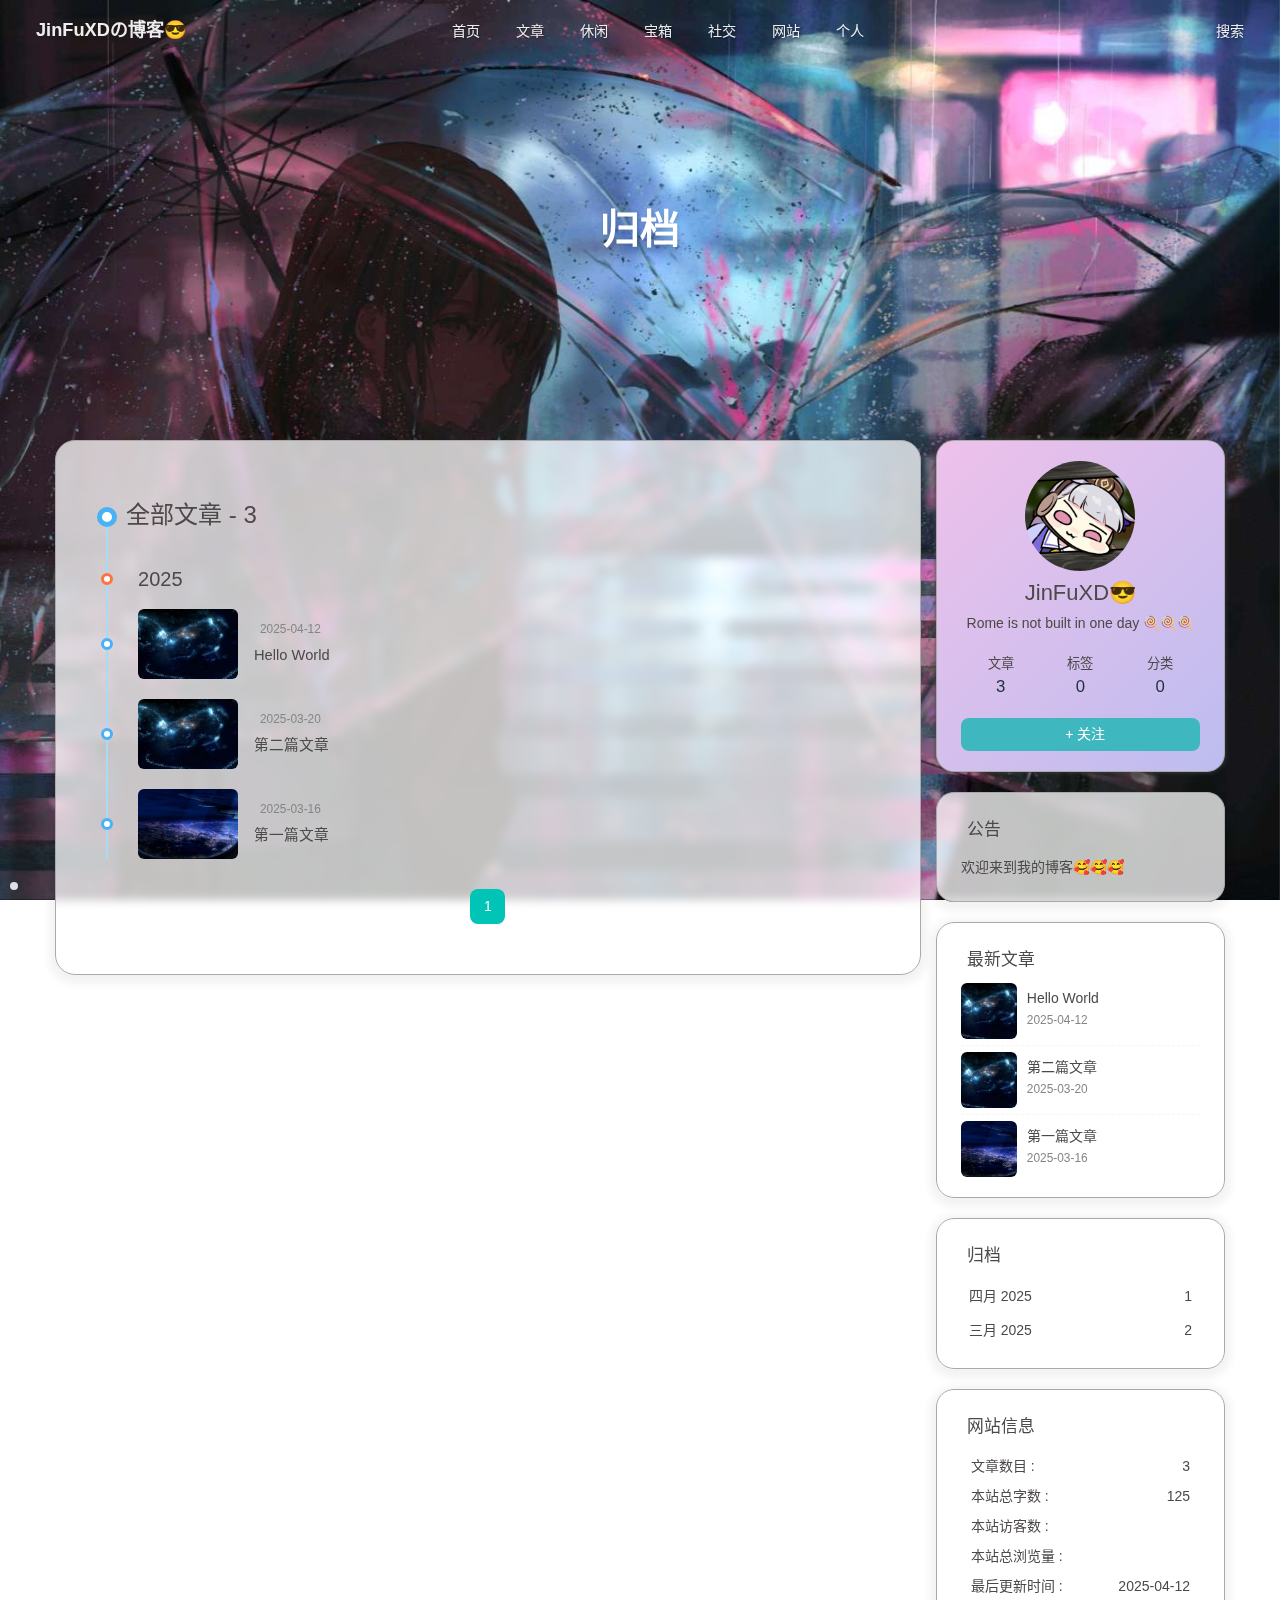
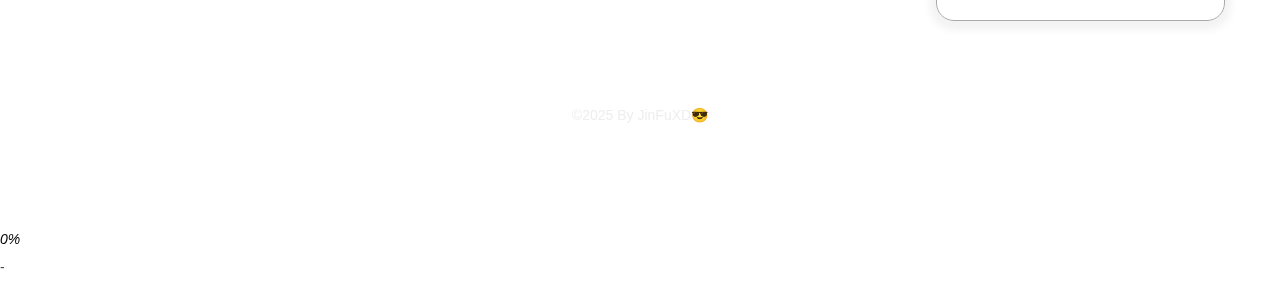
==== archives/index.html @ dc4465e1 "Site updated: 2025-04-12 21:46:40" ====
<!DOCTYPE html><html lang="zh-CN" data-theme="light"><head><meta charset="UTF-8"><meta http-equiv="X-UA-Compatible" content="IE=edge"><meta name="viewport" content="width=device-width, initial-scale=1.0,viewport-fit=cover"><title>归档 | JinFuXDの博客😎</title><meta name="author" content="JinFuXD😎"><meta name="copyright" content="JinFuXD😎"><meta name="format-detection" content="telephone=no"><meta name="theme-color" content="#ffffff"><meta name="description" content="Rome is not built in one day 🍭🍭🍭">
<meta property="og:type" content="website">
<meta property="og:title" content="归档">
<meta property="og:url" content="http://jinfuxd.github.io/archives/index.html">
<meta property="og:site_name" content="JinFuXDの博客😎">
<meta property="og:description" content="Rome is not built in one day 🍭🍭🍭">
<meta property="og:locale" content="zh_CN">
<meta property="og:image" content="http://jinfuxd.github.io/img/touxiang.jpg">
<meta property="article:author" content="JinFuXD😎">
<meta property="article:tag" content="Hexo,博客,Butterfly,JinFuXD😎,Blog">
<meta name="twitter:card" content="summary">
<meta name="twitter:image" content="http://jinfuxd.github.io/img/touxiang.jpg"><link rel="shortcut icon" href="/img/favicon.png"><link rel="canonical" href="http://jinfuxd.github.io/archives/index.html"><link rel="preconnect" href="//cdn.jsdelivr.net"/><link rel="preconnect" href="//busuanzi.ibruce.info"/><link rel="stylesheet" href="/css/index.css"><link rel="stylesheet" href="https://cdn.jsdelivr.net/npm/@fortawesome/fontawesome-free/css/all.min.css"><script>
    (() => {
      
    const saveToLocal = {
      set: (key, value, ttl) => {
        if (!ttl) return
        const expiry = Date.now() + ttl * 86400000
        localStorage.setItem(key, JSON.stringify({ value, expiry }))
      },
      get: key => {
        const itemStr = localStorage.getItem(key)
        if (!itemStr) return undefined
        const { value, expiry } = JSON.parse(itemStr)
        if (Date.now() > expiry) {
          localStorage.removeItem(key)
          return undefined
        }
        return value
      }
    }

    window.btf = {
      saveToLocal,
      getScript: (url, attr = {}) => new Promise((resolve, reject) => {
        const script = document.createElement('script')
        script.src = url
        script.async = true
        Object.entries(attr).forEach(([key, val]) => script.setAttribute(key, val))
        script.onload = script.onreadystatechange = () => {
          if (!script.readyState || /loaded|complete/.test(script.readyState)) resolve()
        }
        script.onerror = reject
        document.head.appendChild(script)
      }),
      getCSS: (url, id) => new Promise((resolve, reject) => {
        const link = document.createElement('link')
        link.rel = 'stylesheet'
        link.href = url
        if (id) link.id = id
        link.onload = link.onreadystatechange = () => {
          if (!link.readyState || /loaded|complete/.test(link.readyState)) resolve()
        }
        link.onerror = reject
        document.head.appendChild(link)
      }),
      addGlobalFn: (key, fn, name = false, parent = window) => {
        if (!true && key.startsWith('pjax')) return
        const globalFn = parent.globalFn || {}
        globalFn[key] = globalFn[key] || {}
        globalFn[key][name || Object.keys(globalFn[key]).length] = fn
        parent.globalFn = globalFn
      }
    }
  
      
      const activateDarkMode = () => {
        document.documentElement.setAttribute('data-theme', 'dark')
        if (document.querySelector('meta[name="theme-color"]') !== null) {
          document.querySelector('meta[name="theme-color"]').setAttribute('content', '#0d0d0d')
        }
      }
      const activateLightMode = () => {
        document.documentElement.setAttribute('data-theme', 'light')
        if (document.querySelector('meta[name="theme-color"]') !== null) {
          document.querySelector('meta[name="theme-color"]').setAttribute('content', '#ffffff')
        }
      }

      btf.activateDarkMode = activateDarkMode
      btf.activateLightMode = activateLightMode

      const theme = saveToLocal.get('theme')
    
          theme === 'dark' ? activateDarkMode() : theme === 'light' ? activateLightMode() : null
        
      
      const asideStatus = saveToLocal.get('aside-status')
      if (asideStatus !== undefined) {
        document.documentElement.classList.toggle('hide-aside', asideStatus === 'hide')
      }
    
      
    const detectApple = () => {
      if (/iPad|iPhone|iPod|Macintosh/.test(navigator.userAgent)) {
        document.documentElement.classList.add('apple')
      }
    }
    detectApple()
  
    })()
  </script><script>const GLOBAL_CONFIG = {
  root: '/',
  algolia: undefined,
  localSearch: {"path":"/search.xml","preload":false,"top_n_per_article":1,"unescape":false,"languages":{"hits_empty":"未找到符合您查询的内容：${query}","hits_stats":"共找到 ${hits} 篇文章"}},
  translate: {"defaultEncoding":2,"translateDelay":0,"msgToTraditionalChinese":"繁","msgToSimplifiedChinese":"简"},
  highlight: {"plugin":"highlight.js","highlightCopy":true,"highlightLang":true,"highlightHeightLimit":false,"highlightFullpage":false,"highlightMacStyle":false},
  copy: {
    success: '复制成功',
    error: '复制失败',
    noSupport: '浏览器不支持'
  },
  relativeDate: {
    homepage: false,
    post: false
  },
  runtime: '',
  dateSuffix: {
    just: '刚刚',
    min: '分钟前',
    hour: '小时前',
    day: '天前',
    month: '个月前'
  },
  copyright: undefined,
  lightbox: 'null',
  Snackbar: undefined,
  infinitegrid: {
    js: 'https://cdn.jsdelivr.net/npm/@egjs/infinitegrid/dist/infinitegrid.min.js',
    buttonText: '加载更多'
  },
  isPhotoFigcaption: false,
  islazyloadPlugin: false,
  isAnchor: false,
  percent: {
    toc: true,
    rightside: false,
  },
  autoDarkmode: false
}</script><script id="config-diff">var GLOBAL_CONFIG_SITE = {
  title: '归档',
  isHighlightShrink: false,
  isToc: false,
  pageType: 'archive'
}</script><link rel="stylesheet" href="/css/universe.css"><link rel="stylesheet" href="/css/custom.css" media="defer" onload="this.media='all'"><link rel="stylesheet" href="//at.alicdn.com/t/c/font_4889557_3l7i4uc7f5h.css" media="defer" onload="this.media='all'"><link rel="stylesheet" href="https://cdn.jsdelivr.net/gh/l-lin/font-awesome-animation/dist/font-awesome-animation.min.css"  media="defer" onload="this.media='all'"><link rel="stylesheet" href="/css/progress_bar.css" media="defer" onload="this.media='all'"><link rel="stylesheet" href="/css/readPercent.css"><span id="fps"></span><div id="myscoll"></div><!-- hexo injector head_end start --><link rel="stylesheet" href="https://cdn.jsdelivr.net/gh/Zfour/Butterfly-double-row-display@1.00/cardlistpost.min.css"/>
<style>#recent-posts > .recent-post-item >.recent-post-info > .article-meta-wrap > .tags:before {content:"\A";
  white-space: pre;}#recent-posts > .recent-post-item >.recent-post-info > .article-meta-wrap > .tags > .article-meta__separator{display:none}</style>
<link rel="stylesheet" href="https://unpkg.zhimg.com/hexo-butterfly-footer-beautify@1.0.0/lib/runtime.min.css" media="print" onload="this.media='all'"><link rel="stylesheet" href="https://npm.elemecdn.com/hexo-butterfly-swiper/lib/swiper.min.css" media="print" onload="this.media='all'"><link rel="stylesheet" href="https://npm.elemecdn.com/hexo-butterfly-swiper/lib/swiperstyle.css" media="print" onload="this.media='all'"><link rel="stylesheet" href="https://npm.elemecdn.com/hexo-butterfly-wowjs/lib/animate.min.css" media="print" onload="this.media='screen'"><link rel="stylesheet" href="https://npm.elemecdn.com/hexo-butterfly-tag-plugins-plus@latest/lib/assets/font-awesome-animation.min.css" media="defer" onload="this.media='all'"><link rel="stylesheet" href="https://npm.elemecdn.com/hexo-butterfly-tag-plugins-plus@latest/lib/tag_plugins.css" media="defer" onload="this.media='all'"><script src="https://npm.elemecdn.com/hexo-butterfly-tag-plugins-plus@latest/lib/assets/carousel-touch.js"></script><!-- hexo injector head_end end --><meta name="generator" content="Hexo 7.3.0"></head><body><div id="loading-box" onclick="document.getElementById(&quot;loading-box&quot;).classList.add(&quot;loaded&quot;)"><div class="loading-bg"><div class="loading-img"></div><div class="loading-image-dot"></div></div></div><script>const preloader = {
  endLoading: () => {
    document.body.style.overflow = 'auto';
    document.getElementById('loading-box').classList.add("loaded")
  },
  initLoading: () => {
    document.body.style.overflow = '';
    document.getElementById('loading-box').classList.remove("loaded")

  }
}
window.addEventListener('load',()=> { preloader.endLoading() })

if (true) {
  document.addEventListener('pjax:send', () => { preloader.initLoading() })
  document.addEventListener('pjax:complete', () => { preloader.endLoading() })
}</script><script>window.paceOptions = {
  restartOnPushState: false
}

btf.addGlobalFn('pjaxSend', () => {
  Pace.restart()
}, 'pace_restart')

</script><link rel="stylesheet" href="/css/progress_bar.css"/><script src="https://cdn.jsdelivr.net/npm/pace-js/pace.min.js"></script><div id="web_bg" style="background-image: url(/img/26.jpg);"></div><div id="sidebar"><div id="menu-mask"></div><div id="sidebar-menus"><div class="avatar-img text-center"><img src="/img/touxiang.jpg" onerror="this.onerror=null;this.src='/img/friend_404.gif'" alt="avatar"/></div><div class="site-data text-center"><a href="/archives/"><div class="headline">文章</div><div class="length-num">3</div></a><a href="/tags/"><div class="headline">标签</div><div class="length-num">0</div></a><a href="/categories/"><div class="headline">分类</div><div class="length-num">0</div></a></div><div class="menus_items"><div class="menus_item"><a class="site-page faa-parent animated-hover" href="/"><i class="fa-fw icon-shengdanwu"></i><svg class="icon fa-tada" aria-hidden="true"><use xlink:href="#icon-shengdanwu"></use></svg><span> 首页</span></a></div><div class="menus_item"><a class="site-page group faa-parent animated-hover hide" href="javascript:void(0);"><svg class="icon fa-tada" aria-hidden="true"><use xlink:href="#icon-shengdan-xiaoben"></use></svg><span> 文章</span><i class="fas fa-chevron-down"></i></a><ul class="menus_item_child"><li><a class="site-page child faa-parent animated-hover" href="/archives/"><svg class="icon fa-tada" aria-hidden="true"><use xlink:href="#icon-shengdanhua">                   </use></svg><span> 归档</span></a></li><li><a class="site-page child faa-parent animated-hover" href="/categories/"><svg class="icon fa-tada" aria-hidden="true"><use xlink:href="#icon-shengdanbingqilin">                   </use></svg><span> 分类</span></a></li><li><a class="site-page child faa-parent animated-hover" href="/tags/"><svg class="icon fa-tada" aria-hidden="true"><use xlink:href="#icon-shengdanqian">                   </use></svg><span> 标签</span></a></li></ul></div><div class="menus_item"><a class="site-page group faa-parent animated-hover hide" href="javascript:void(0);"><svg class="icon fa-tada" aria-hidden="true"><use xlink:href="#icon-shengdanreyin"></use></svg><span> 休闲</span><i class="fas fa-chevron-down"></i></a><ul class="menus_item_child"><li><a class="site-page child faa-parent animated-hover" href="/life/music/"><svg class="icon fa-tada" aria-hidden="true"><use xlink:href="#icon-shengdanjieshuijingqiu">                   </use></svg><span> 音乐盒</span></a></li><li><a class="site-page child faa-parent animated-hover" href="/life/movie/"><svg class="icon fa-tada" aria-hidden="true"><use xlink:href="#icon-shengdanmei">                   </use></svg><span> 影院</span></a></li><li><a class="site-page child faa-parent animated-hover" href="/life/game/"><svg class="icon fa-tada" aria-hidden="true"><use xlink:href="#icon-shengdan-muma">                   </use></svg><span> 游戏</span></a></li></ul></div><div class="menus_item"><a class="site-page group faa-parent animated-hover hide" href="javascript:void(0);"><svg class="icon fa-tada" aria-hidden="true"><use xlink:href="#icon-shengdanliwu"></use></svg><span> 宝箱</span><i class="fas fa-chevron-down"></i></a><ul class="menus_item_child"><li><a class="site-page child faa-parent animated-hover" href="/box/gallery/"><svg class="icon fa-tada" aria-hidden="true"><use xlink:href="#icon-shengdanguo">                   </use></svg><span> 相册</span></a></li><li><a class="site-page child faa-parent animated-hover" href="/box/animation/"><svg class="icon fa-tada" aria-hidden="true"><use xlink:href="#icon-shengdanxuehua">                   </use></svg><span> 番剧</span></a></li><li><a class="site-page child faa-parent animated-hover" href="/box/nav/"><svg class="icon fa-tada" aria-hidden="true"><use xlink:href="#icon-shengdan-weijin">                   </use></svg><span> 网址导航</span></a></li></ul></div><div class="menus_item"><a class="site-page group faa-parent animated-hover hide" href="javascript:void(0);"><svg class="icon fa-tada" aria-hidden="true"><use xlink:href="#icon-shengdan-xinxiang"></use></svg><span> 社交</span><i class="fas fa-chevron-down"></i></a><ul class="menus_item_child"><li><a class="site-page child faa-parent animated-hover" href="/social/pengyouquan/"><svg class="icon fa-tada" aria-hidden="true"><use xlink:href="#icon-shengdanhuahuan">                   </use></svg><span> 朋友圈</span></a></li><li><a class="site-page child faa-parent animated-hover" href="/comments/"><svg class="icon fa-tada" aria-hidden="true"><use xlink:href="#icon-shengdanheqia">                   </use></svg><span> 留言板</span></a></li></ul></div><div class="menus_item"><a class="site-page group faa-parent animated-hover hide" href="javascript:void(0);"><svg class="icon fa-tada" aria-hidden="true"><use xlink:href="#icon-shengdanwanou"></use></svg><span> 网站</span><i class="fas fa-chevron-down"></i></a><ul class="menus_item_child"><li><a class="site-page child faa-parent animated-hover" href="/site/census/"><svg class="icon fa-tada" aria-hidden="true"><use xlink:href="#icon-shengdanxiaoxiong">                   </use></svg><span> 网站统计</span></a></li><li><a class="site-page child faa-parent animated-hover" href="/site/echarts/"><svg class="icon fa-tada" aria-hidden="true"><use xlink:href="#icon-shengdan-shaoji">                   </use></svg><span> 文章统计</span></a></li></ul></div><div class="menus_item"><a class="site-page group faa-parent animated-hover hide" href="javascript:void(0);"><svg class="icon fa-tada" aria-hidden="true"><use xlink:href="#icon-shengdannvlang"></use></svg><span> 个人</span><i class="fas fa-chevron-down"></i></a><ul class="menus_item_child"><li><a class="site-page child faa-parent animated-hover" href="/personal/bb/"><svg class="icon fa-tada" aria-hidden="true"><use xlink:href="#icon-shengdanqiqiu">                   </use></svg><span> 牢骚</span></a></li><li><a class="site-page child faa-parent animated-hover" href="/personal/about/"><svg class="icon fa-tada" aria-hidden="true"><use xlink:href="#icon-shengdanwazi">                   </use></svg><span> 关于</span></a></li></ul></div></div></div></div><div class="page" id="body-wrap"><header class="not-home-page" id="page-header"><nav id="nav"><span id="blog-info"><a class="nav-site-title" href="/"><span class="site-name">JinFuXDの博客😎</span></a></span><div id="menus"><div id="search-button"><span class="site-page social-icon search"><i class="fas fa-search fa-fw"></i><span> 搜索</span></span></div><div class="menus_items"><div class="menus_item"><a class="site-page faa-parent animated-hover" href="/"><i class="fa-fw icon-shengdanwu"></i><svg class="icon fa-tada" aria-hidden="true"><use xlink:href="#icon-shengdanwu"></use></svg><span> 首页</span></a></div><div class="menus_item"><a class="site-page group faa-parent animated-hover hide" href="javascript:void(0);"><svg class="icon fa-tada" aria-hidden="true"><use xlink:href="#icon-shengdan-xiaoben"></use></svg><span> 文章</span><i class="fas fa-chevron-down"></i></a><ul class="menus_item_child"><li><a class="site-page child faa-parent animated-hover" href="/archives/"><svg class="icon fa-tada" aria-hidden="true"><use xlink:href="#icon-shengdanhua">                   </use></svg><span> 归档</span></a></li><li><a class="site-page child faa-parent animated-hover" href="/categories/"><svg class="icon fa-tada" aria-hidden="true"><use xlink:href="#icon-shengdanbingqilin">                   </use></svg><span> 分类</span></a></li><li><a class="site-page child faa-parent animated-hover" href="/tags/"><svg class="icon fa-tada" aria-hidden="true"><use xlink:href="#icon-shengdanqian">                   </use></svg><span> 标签</span></a></li></ul></div><div class="menus_item"><a class="site-page group faa-parent animated-hover hide" href="javascript:void(0);"><svg class="icon fa-tada" aria-hidden="true"><use xlink:href="#icon-shengdanreyin"></use></svg><span> 休闲</span><i class="fas fa-chevron-down"></i></a><ul class="menus_item_child"><li><a class="site-page child faa-parent animated-hover" href="/life/music/"><svg class="icon fa-tada" aria-hidden="true"><use xlink:href="#icon-shengdanjieshuijingqiu">                   </use></svg><span> 音乐盒</span></a></li><li><a class="site-page child faa-parent animated-hover" href="/life/movie/"><svg class="icon fa-tada" aria-hidden="true"><use xlink:href="#icon-shengdanmei">                   </use></svg><span> 影院</span></a></li><li><a class="site-page child faa-parent animated-hover" href="/life/game/"><svg class="icon fa-tada" aria-hidden="true"><use xlink:href="#icon-shengdan-muma">                   </use></svg><span> 游戏</span></a></li></ul></div><div class="menus_item"><a class="site-page group faa-parent animated-hover hide" href="javascript:void(0);"><svg class="icon fa-tada" aria-hidden="true"><use xlink:href="#icon-shengdanliwu"></use></svg><span> 宝箱</span><i class="fas fa-chevron-down"></i></a><ul class="menus_item_child"><li><a class="site-page child faa-parent animated-hover" href="/box/gallery/"><svg class="icon fa-tada" aria-hidden="true"><use xlink:href="#icon-shengdanguo">                   </use></svg><span> 相册</span></a></li><li><a class="site-page child faa-parent animated-hover" href="/box/animation/"><svg class="icon fa-tada" aria-hidden="true"><use xlink:href="#icon-shengdanxuehua">                   </use></svg><span> 番剧</span></a></li><li><a class="site-page child faa-parent animated-hover" href="/box/nav/"><svg class="icon fa-tada" aria-hidden="true"><use xlink:href="#icon-shengdan-weijin">                   </use></svg><span> 网址导航</span></a></li></ul></div><div class="menus_item"><a class="site-page group faa-parent animated-hover hide" href="javascript:void(0);"><svg class="icon fa-tada" aria-hidden="true"><use xlink:href="#icon-shengdan-xinxiang"></use></svg><span> 社交</span><i class="fas fa-chevron-down"></i></a><ul class="menus_item_child"><li><a class="site-page child faa-parent animated-hover" href="/social/pengyouquan/"><svg class="icon fa-tada" aria-hidden="true"><use xlink:href="#icon-shengdanhuahuan">                   </use></svg><span> 朋友圈</span></a></li><li><a class="site-page child faa-parent animated-hover" href="/comments/"><svg class="icon fa-tada" aria-hidden="true"><use xlink:href="#icon-shengdanheqia">                   </use></svg><span> 留言板</span></a></li></ul></div><div class="menus_item"><a class="site-page group faa-parent animated-hover hide" href="javascript:void(0);"><svg class="icon fa-tada" aria-hidden="true"><use xlink:href="#icon-shengdanwanou"></use></svg><span> 网站</span><i class="fas fa-chevron-down"></i></a><ul class="menus_item_child"><li><a class="site-page child faa-parent animated-hover" href="/site/census/"><svg class="icon fa-tada" aria-hidden="true"><use xlink:href="#icon-shengdanxiaoxiong">                   </use></svg><span> 网站统计</span></a></li><li><a class="site-page child faa-parent animated-hover" href="/site/echarts/"><svg class="icon fa-tada" aria-hidden="true"><use xlink:href="#icon-shengdan-shaoji">                   </use></svg><span> 文章统计</span></a></li></ul></div><div class="menus_item"><a class="site-page group faa-parent animated-hover hide" href="javascript:void(0);"><svg class="icon fa-tada" aria-hidden="true"><use xlink:href="#icon-shengdannvlang"></use></svg><span> 个人</span><i class="fas fa-chevron-down"></i></a><ul class="menus_item_child"><li><a class="site-page child faa-parent animated-hover" href="/personal/bb/"><svg class="icon fa-tada" aria-hidden="true"><use xlink:href="#icon-shengdanqiqiu">                   </use></svg><span> 牢骚</span></a></li><li><a class="site-page child faa-parent animated-hover" href="/personal/about/"><svg class="icon fa-tada" aria-hidden="true"><use xlink:href="#icon-shengdanwazi">                   </use></svg><span> 关于</span></a></li></ul></div></div><div id="toggle-menu"><span class="site-page"><i class="fas fa-bars fa-fw"></i></span></div></div></nav><div id="page-site-info"><h1 id="site-title">归档</h1></div></header><main class="layout" id="content-inner"><div id="archive"><div class="article-sort-title">全部文章 - 3</div><div class="article-sort"><div class="article-sort-item year">2025</div><div class="article-sort-item"><a class="article-sort-item-img" href="/2025/04/12/hello-world/" title="Hello World"><img src="/img/16.jpg" alt="Hello World" onerror="this.onerror=null;this.src='/img/404.jpg'"></a><div class="article-sort-item-info"><div class="article-sort-item-time"><i class="far fa-calendar-alt"></i><time class="post-meta-date-created" datetime="2025-04-12T13:25:56.419Z" title="发表于 2025-04-12 21:25:56">2025-04-12</time></div><a class="article-sort-item-title" href="/2025/04/12/hello-world/" title="Hello World">Hello World</a></div></div><div class="article-sort-item"><a class="article-sort-item-img" href="/2025/03/20/%E7%AC%AC%E4%BA%8C%E7%AF%87%E6%96%87%E7%AB%A0/" title="第二篇文章"><img src="/img/16.jpg" alt="第二篇文章" onerror="this.onerror=null;this.src='/img/404.jpg'"></a><div class="article-sort-item-info"><div class="article-sort-item-time"><i class="far fa-calendar-alt"></i><time class="post-meta-date-created" datetime="2025-03-20T13:40:00.000Z" title="发表于 2025-03-20 21:40:00">2025-03-20</time></div><a class="article-sort-item-title" href="/2025/03/20/%E7%AC%AC%E4%BA%8C%E7%AF%87%E6%96%87%E7%AB%A0/" title="第二篇文章">第二篇文章</a></div></div><div class="article-sort-item"><a class="article-sort-item-img" href="/2025/03/16/%E7%AC%AC%E4%B8%80%E7%AF%87%E6%96%87%E7%AB%A0/" title="第一篇文章"><img src="/img/15.jpg" alt="第一篇文章" onerror="this.onerror=null;this.src='/img/404.jpg'"></a><div class="article-sort-item-info"><div class="article-sort-item-time"><i class="far fa-calendar-alt"></i><time class="post-meta-date-created" datetime="2025-03-16T07:59:00.000Z" title="发表于 2025-03-16 15:59:00">2025-03-16</time></div><a class="article-sort-item-title" href="/2025/03/16/%E7%AC%AC%E4%B8%80%E7%AF%87%E6%96%87%E7%AB%A0/" title="第一篇文章">第一篇文章</a></div></div></div><nav id="pagination"><div class="pagination"><span class="page-number current">1</span></div></nav></div><div class="aside-content" id="aside-content"><div class="card-widget card-info text-center"><div class="avatar-img"><img src="/img/touxiang.jpg" onerror="this.onerror=null;this.src='/img/friend_404.gif'" alt="avatar"/></div><div class="author-info-name">JinFuXD😎</div><div class="author-info-description">Rome is not built in one day 🍭🍭🍭</div><div class="site-data"><a href="/archives/"><div class="headline">文章</div><div class="length-num">3</div></a><a href="/tags/"><div class="headline">标签</div><div class="length-num">0</div></a><a href="/categories/"><div class="headline">分类</div><div class="length-num">0</div></a></div><a id="card-info-btn" target="_blank" rel="noopener" href="https://github.com/JinFuXD"><i class="fab fa-github"></i><span>+ 关注</span></a></div><div class="card-widget card-announcement"><div class="item-headline"><i class="fas fa-bullhorn fa-shake"></i><span>公告</span></div><div class="announcement_content">欢迎来到我的博客🥰🥰🥰</div></div><div class="sticky_layout"><div class="card-widget card-recent-post"><div class="item-headline"><i class="fas fa-history"></i><span>最新文章</span></div><div class="aside-list"><div class="aside-list-item"><a class="thumbnail" href="/2025/04/12/hello-world/" title="Hello World"><img src="/img/16.jpg" onerror="this.onerror=null;this.src='/img/404.jpg'" alt="Hello World"/></a><div class="content"><a class="title" href="/2025/04/12/hello-world/" title="Hello World">Hello World</a><time datetime="2025-04-12T13:25:56.419Z" title="发表于 2025-04-12 21:25:56">2025-04-12</time></div></div><div class="aside-list-item"><a class="thumbnail" href="/2025/03/20/%E7%AC%AC%E4%BA%8C%E7%AF%87%E6%96%87%E7%AB%A0/" title="第二篇文章"><img src="/img/16.jpg" onerror="this.onerror=null;this.src='/img/404.jpg'" alt="第二篇文章"/></a><div class="content"><a class="title" href="/2025/03/20/%E7%AC%AC%E4%BA%8C%E7%AF%87%E6%96%87%E7%AB%A0/" title="第二篇文章">第二篇文章</a><time datetime="2025-03-20T13:40:00.000Z" title="发表于 2025-03-20 21:40:00">2025-03-20</time></div></div><div class="aside-list-item"><a class="thumbnail" href="/2025/03/16/%E7%AC%AC%E4%B8%80%E7%AF%87%E6%96%87%E7%AB%A0/" title="第一篇文章"><img src="/img/15.jpg" onerror="this.onerror=null;this.src='/img/404.jpg'" alt="第一篇文章"/></a><div class="content"><a class="title" href="/2025/03/16/%E7%AC%AC%E4%B8%80%E7%AF%87%E6%96%87%E7%AB%A0/" title="第一篇文章">第一篇文章</a><time datetime="2025-03-16T07:59:00.000Z" title="发表于 2025-03-16 15:59:00">2025-03-16</time></div></div></div></div><div class="card-widget card-archives">
    <div class="item-headline">
      <i class="fas fa-archive"></i>
      <span>归档</span>
      
    </div>
  
    <ul class="card-archive-list">
      
        <li class="card-archive-list-item">
          <a class="card-archive-list-link" href="/archives/2025/04/">
            <span class="card-archive-list-date">
              四月 2025
            </span>
            <span class="card-archive-list-count">1</span>
          </a>
        </li>
      
        <li class="card-archive-list-item">
          <a class="card-archive-list-link" href="/archives/2025/03/">
            <span class="card-archive-list-date">
              三月 2025
            </span>
            <span class="card-archive-list-count">2</span>
          </a>
        </li>
      
    </ul>
  </div><div class="card-widget card-webinfo"><div class="item-headline"><i class="fas fa-chart-line"></i><span>网站信息</span></div><div class="webinfo"><div class="webinfo-item"><div class="item-name">文章数目 :</div><div class="item-count">3</div></div><div class="webinfo-item"><div class="item-name">本站总字数 :</div><div class="item-count">125</div></div><div class="webinfo-item"><div class="item-name">本站访客数 :</div><div class="item-count" id="busuanzi_value_site_uv"><i class="fa-solid fa-spinner fa-spin"></i></div></div><div class="webinfo-item"><div class="item-name">本站总浏览量 :</div><div class="item-count" id="busuanzi_value_site_pv"><i class="fa-solid fa-spinner fa-spin"></i></div></div><div class="webinfo-item"><div class="item-name">最后更新时间 :</div><div class="item-count" id="last-push-date" data-lastPushDate="2025-04-12T13:46:36.445Z"><i class="fa-solid fa-spinner fa-spin"></i></div></div></div></div></div></div></main><footer id="footer"><div id="footer-wrap"><div class="copyright">&copy;2025 By JinFuXD😎</div></div></footer></div><div id="rightside"><div id="rightside-config-hide"><button id="translateLink" type="button" title="简繁转换">简</button><button id="darkmode" type="button" title="日间和夜间模式切换"><i class="fas fa-adjust"></i></button><button id="hide-aside-btn" type="button" title="单栏和双栏切换"><i class="fas fa-arrows-alt-h"></i></button></div><div id="rightside-config-show"><button id="rightside-config" type="button" title="设置"><i class="fas fa-cog fa-spin"></i></button><button id="go-up" type="button" title="回到顶部"><span class="scroll-percent"></span><i class="fas fa-arrow-up"></i></button></div></div><button id="go-up" type="button" title="回到顶部"><i class="fas fa-arrow-up"><span id="percent">0<span>%</span></span></i></button><div class="js-pjax" id="rightMenu"><div class="rightMenu-group rightMenu-small"><a class="rightMenu-item" href="javascript:window.history.back();"><i class="fa fa-arrow-left"></i></a><a class="rightMenu-item" href="javascript:window.history.forward();"><i class="fa fa-arrow-right"></i></a><a class="rightMenu-item" href="javascript:window.location.reload();"><i class="fa fa-refresh"></i></a><a class="rightMenu-item" href="javascript:rmf.scrollToTop();"><i class="fa fa-arrow-up"></i></a></div><div class="rightMenu-group rightMenu-line hide" id="menu-text"><a class="rightMenu-item" href="javascript:rmf.copySelect();"><i class="fa fa-copy"></i><span>复制</span></a><a class="rightMenu-item" href="javascript:window.open(&quot;https://www.baidu.com/s?wd=&quot;+window.getSelection().toString());window.location.reload();"><i class="fa fa-search"></i><span>百度搜索</span></a></div><div class="rightMenu-group rightMenu-line hide" id="menu-too"><a class="rightMenu-item" href="javascript:window.open(window.getSelection().toString());window.location.reload();"><i class="fa fa-link"></i><span>转到链接</span></a></div><div class="rightMenu-group rightMenu-line hide" id="menu-paste"><a class="rightMenu-item" href="javascript:rmf.paste()"><i class="fa fa-copy"></i><span>粘贴</span></a></div><div class="rightMenu-group rightMenu-line hide" id="menu-post"><a class="rightMenu-item" href="#post-comment"><i class="fas fa-comment"></i><span>空降评论</span></a><a class="rightMenu-item" href="javascript:rmf.copyWordsLink()"><i class="fa fa-link"></i><span>复制本文地址</span></a></div><div class="rightMenu-group rightMenu-line hide" id="menu-to"><a class="rightMenu-item" href="javascript:rmf.openWithNewTab()"><i class="fa fa-window-restore"></i><span>新窗口打开</span></a><a class="rightMenu-item" id="menu-too" href="javascript:rmf.open()"><i class="fa fa-link"></i><span>转到链接</span></a><a class="rightMenu-item" href="javascript:rmf.copyLink()"><i class="fa fa-copy"></i><span>复制链接</span></a></div><div class="rightMenu-group rightMenu-line hide" id="menu-img"><a class="rightMenu-item" href="javascript:rmf.saveAs()"><i class="fa fa-download"></i><span>保存图片</span></a><a class="rightMenu-item" href="javascript:rmf.openWithNewTab()"><i class="fa fa-window-restore"></i><span>在新窗口打开</span></a><a class="rightMenu-item" href="javascript:rmf.copyLink()"><i class="fa fa-copy"></i><span>复制图片链接</span></a></div><div class="rightMenu-group rightMenu-line"><a class="rightMenu-item" href="javascript:randomPost()"><i class="fa fa-paper-plane"></i><span>随便逛逛</span></a><a class="rightMenu-item" href="javascript:switchNightMode();"><i class="fa fa-moon"></i><span>昼夜切换</span></a><a class="rightMenu-item" href="javascript:rmf.switchReadMode();"><i class="fa fa-book"></i><span>阅读模式</span></a><a class="rightMenu-item" href="/personal/about/"><i class="fa fa-info-circle"></i><span>关于博客</span></a><a class="rightMenu-item" href="javascript:toggleWinbox();"><i class="fas fa-cog"></i><span>美化设置</span></a><a class="rightMenu-item" href="javascript:rmf.fullScreen();"><i class="fas fa-expand"></i><span>切换全屏</span></a><a class="rightMenu-item" href="javascript:window.print();"><i class="fa-solid fa-print"></i><span>打印页面</span></a></div></div><div><script src="/js/utils.js"></script><script src="/js/main.js"></script><script src="/js/tw_cn.js"></script><div class="js-pjax"></div><canvas id="universe"></canvas><script defer src="/js/universe.js"></script><script async src="//at.alicdn.com/t/c/font_4889557_3l7i4uc7f5h.js"></script><script async src="//npm.elemecdn.com/pace-js@1.2.4/pace.min.js"></script> - <script defer src="https://npm.elemecdn.com/jquery@latest/dist/jquery.min.js"></script><script defer data-pjax src="/js/cat.js"></script><script defer data-pjax src="/js/readPercent.js"></script><script type="text/javascript" src="https://cdn1.tianli0.top/npm/jquery@latest/dist/jquery.min.js"></script><script type="text/javascript" src="/js/rightmenu.js"></script><script async src="https://npm.elemecdn.com/tzy-blog/lib/js/other/sakura.js"></script><script async src="/js/fps.js"></script><script async src="/js/title.js"></script><script id="click-heart" src="https://cdn.jsdelivr.net/npm/butterfly-extsrc/dist/click-heart.min.js" async="async" mobile="false"></script><link rel="stylesheet" href="https://cdn.jsdelivr.net/npm/aplayer/dist/APlayer.min.css" media="print" onload="this.media='all'"><script src="https://cdn.jsdelivr.net/npm/aplayer/dist/APlayer.min.js"></script><script src="https://cdn.jsdelivr.net/npm/butterfly-extsrc/metingjs/dist/Meting.min.js"></script><script>(() => {
  const destroyAplayer = () => {
    if (window.aplayers) {
      for (let i = 0; i < window.aplayers.length; i++) {
        if (!window.aplayers[i].options.fixed) {
          window.aplayers[i].destroy()
        }
      }
    }
  }

  const runMetingJS = () => {
    typeof loadMeting === 'function' && document.getElementsByClassName('aplayer').length && loadMeting()
  }

  btf.addGlobalFn('pjaxSend', destroyAplayer, 'destroyAplayer')
  btf.addGlobalFn('pjaxComplete', loadMeting, 'runMetingJS')
})()</script><script src="https://cdn.jsdelivr.net/npm/pjax/pjax.min.js"></script><script>(() => {
  const pjaxSelectors = ["meta[property=\"og:image\"]","meta[property=\"og:title\"]","meta[property=\"og:url\"]","meta[property=\"og:description\"]","link[rel=\"canonical\"]","head > title","#config-diff","#body-wrap","#rightside-config-hide","#rightside-config-show",".js-pjax"]

  window.pjax = new Pjax({
    elements: 'a:not([target="_blank"])',
    selectors: pjaxSelectors,
    cacheBust: false,
    analytics: false,
    scrollRestoration: false
  })

  const triggerPjaxFn = (val) => {
    if (!val) return
    Object.values(val).forEach(fn => fn())
  }

  document.addEventListener('pjax:send', () => {
    // removeEventListener
    btf.removeGlobalFnEvent('pjaxSendOnce')
    btf.removeGlobalFnEvent('themeChange')

    // reset readmode
    const $bodyClassList = document.body.classList
    if ($bodyClassList.contains('read-mode')) $bodyClassList.remove('read-mode')

    triggerPjaxFn(window.globalFn.pjaxSend)
  })

  document.addEventListener('pjax:complete', () => {
    btf.removeGlobalFnEvent('pjaxCompleteOnce')
    document.querySelectorAll('script[data-pjax]').forEach(item => {
      const newScript = document.createElement('script')
      const content = item.text || item.textContent || item.innerHTML || ""
      Array.from(item.attributes).forEach(attr => newScript.setAttribute(attr.name, attr.value))
      newScript.appendChild(document.createTextNode(content))
      item.parentNode.replaceChild(newScript, item)
    })

    triggerPjaxFn(window.globalFn.pjaxComplete)
  })

  document.addEventListener('pjax:error', e => {
    if (e.request.status === 404) {
      const usePjax = true
      false 
        ? (usePjax ? pjax.loadUrl('/404.html') : window.location.href = '/404.html')
        : window.location.href = e.request.responseURL
    }
  })
})()</script><script async data-pjax src="//busuanzi.ibruce.info/busuanzi/2.3/busuanzi.pure.mini.js"></script><div id="local-search"><div class="search-dialog"><nav class="search-nav"><span class="search-dialog-title">搜索</span><span id="loading-status"></span><button class="search-close-button"><i class="fas fa-times"></i></button></nav><div class="text-center" id="loading-database"><i class="fas fa-spinner fa-pulse"></i><span>  数据加载中</span></div><div class="search-wrap"><div id="local-search-input"><div class="local-search-box"><input class="local-search-box--input" placeholder="搜索文章" type="text"/></div></div><hr/><div id="local-search-results"></div><div id="local-search-stats-wrap"></div></div></div><div id="search-mask"></div><script src="/js/search/local-search.js"></script></div></div><!-- hexo injector body_end start --><script data-pjax>
  function butterfly_footer_beautify_injector_config(){
    var parent_div_git = document.getElementById('footer-wrap');
    var item_html = '<div id="workboard"></div><p id="ghbdages"><a class="github-badge" target="_blank" href="https://hexo.io/" style="margin-inline:5px" data-title="博客框架为Hexo_v7.3.0" title=""><img src="https://img.shields.io/badge/Frame-Hexo-blue?style=flat&amp;logo=hexo" alt=""/></a><a class="github-badge" target="_blank" href="https://butterfly.js.org/" style="margin-inline:5px" data-title="主题版本Butterfly_v5.3.5" title=""><img src="https://img.shields.io/badge/Theme-Butterfly-6513df?style=flat&amp;logo=bitdefender" alt=""/></a><a class="github-badge" target="_blank" href="https://dashboard.4everland.org/" style="margin-inline:5px" title=""><img alt=""/></a><a class="github-badge" target="_blank" href="https://github.com/" style="margin-inline:5px" data-title="本站项目由Github托管" title=""><img src="https://img.shields.io/badge/Source-Github-d021d6?style=flat&amp;logo=GitHub" alt=""/></a></p>';
    console.log('已挂载butterfly_footer_beautify')
    parent_div_git.insertAdjacentHTML("beforeend",item_html)
    }
  var elist = 'null'.split(',');
  var cpage = location.pathname;
  var epage = 'all';
  var flag = 0;

  for (var i=0;i<elist.length;i++){
    if (cpage.includes(elist[i])){
      flag++;
    }
  }

  if ((epage ==='all')&&(flag == 0)){
    butterfly_footer_beautify_injector_config();
  }
  else if (epage === cpage){
    butterfly_footer_beautify_injector_config();
  }
  </script><script async src="/js/runtime.js"></script><script data-pjax>
  function butterfly_swiper_injector_config(){
    var parent_div_git = document.getElementById('recent-posts');
    var item_html = '<div class="recent-post-item" style="height: auto;width: 100%"><div class="blog-slider swiper-container-fade swiper-container-horizontal" id="swiper_container"><div class="blog-slider__wrp swiper-wrapper" style="transition-duration: 0ms;"><div class="blog-slider__item swiper-slide" style="width: 750px; opacity: 1; transform: translate3d(0px, 0px, 0px); transition-duration: 0ms;"><a class="blog-slider__img" onclick="pjax.loadUrl(&quot;2025/03/20/第二篇文章/&quot;);" href="javascript:void(0);" alt=""><img width="48" height="48" src="/img/16.jpg" alt="" onerror="this.src=https://unpkg.zhimg.com/akilar-candyassets/image/loading.gif; this.onerror = null;"/></a><div class="blog-slider__content"><span class="blog-slider__code">2025-03-20</span><a class="blog-slider__title" onclick="pjax.loadUrl(&quot;2025/03/20/第二篇文章/&quot;);" href="javascript:void(0);" alt="">第二篇文章</a><div class="blog-slider__text">再怎么看我也不知道怎么描述它的啦！</div><a class="blog-slider__button" onclick="pjax.loadUrl(&quot;2025/03/20/第二篇文章/&quot;);" href="javascript:void(0);" alt="">详情       </a></div></div><div class="blog-slider__item swiper-slide" style="width: 750px; opacity: 1; transform: translate3d(0px, 0px, 0px); transition-duration: 0ms;"><a class="blog-slider__img" onclick="pjax.loadUrl(&quot;2025/03/16/第一篇文章/&quot;);" href="javascript:void(0);" alt=""><img width="48" height="48" src="/img/15.jpg" alt="" onerror="this.src=https://unpkg.zhimg.com/akilar-candyassets/image/loading.gif; this.onerror = null;"/></a><div class="blog-slider__content"><span class="blog-slider__code">2025-03-16</span><a class="blog-slider__title" onclick="pjax.loadUrl(&quot;2025/03/16/第一篇文章/&quot;);" href="javascript:void(0);" alt="">第一篇文章</a><div class="blog-slider__text">再怎么看我也不知道怎么描述它的啦！</div><a class="blog-slider__button" onclick="pjax.loadUrl(&quot;2025/03/16/第一篇文章/&quot;);" href="javascript:void(0);" alt="">详情       </a></div></div><div class="blog-slider__item swiper-slide" style="width: 750px; opacity: 1; transform: translate3d(0px, 0px, 0px); transition-duration: 0ms;"><a class="blog-slider__img" onclick="pjax.loadUrl(&quot;2025/04/12/hello-world/&quot;);" href="javascript:void(0);" alt=""><img width="48" height="48" src="/img/16.jpg" alt="" onerror="this.src=https://unpkg.zhimg.com/akilar-candyassets/image/loading.gif; this.onerror = null;"/></a><div class="blog-slider__content"><span class="blog-slider__code">2025-04-12</span><a class="blog-slider__title" onclick="pjax.loadUrl(&quot;2025/04/12/hello-world/&quot;);" href="javascript:void(0);" alt="">Hello World</a><div class="blog-slider__text">再怎么看我也不知道怎么描述它的啦！</div><a class="blog-slider__button" onclick="pjax.loadUrl(&quot;2025/04/12/hello-world/&quot;);" href="javascript:void(0);" alt="">详情       </a></div></div></div><div class="blog-slider__pagination swiper-pagination-clickable swiper-pagination-bullets"></div></div></div>';
    console.log('已挂载butterfly_swiper')
    parent_div_git.insertAdjacentHTML("afterbegin",item_html)
    }
  var elist = 'undefined'.split(',');
  var cpage = location.pathname;
  var epage = 'all';
  var flag = 0;

  for (var i=0;i<elist.length;i++){
    if (cpage.includes(elist[i])){
      flag++;
    }
  }

  if ((epage ==='all')&&(flag == 0)){
    butterfly_swiper_injector_config();
  }
  else if (epage === cpage){
    butterfly_swiper_injector_config();
  }
  </script><script defer src="https://npm.elemecdn.com/hexo-butterfly-swiper/lib/swiper.min.js"></script><script defer data-pjax src="https://npm.elemecdn.com/hexo-butterfly-swiper/lib/swiper_init.js"></script><div class="js-pjax"><script async="async">var arr = document.getElementsByClassName('recent-post-item');
for(var i = 0;i<arr.length;i++){
    arr[i].classList.add('wow');
    arr[i].classList.add('animate__zoomIn');
    arr[i].setAttribute('data-wow-duration', '2s');
    arr[i].setAttribute('data-wow-delay', '1s');
    arr[i].setAttribute('data-wow-offset', '100');
    arr[i].setAttribute('data-wow-iteration', '2');
  }</script><script async="async">var arr = document.getElementsByClassName('card-widget');
for(var i = 0;i<arr.length;i++){
    arr[i].classList.add('wow');
    arr[i].classList.add('animate__zoomIn');
    arr[i].setAttribute('data-wow-duration', '');
    arr[i].setAttribute('data-wow-delay', '');
    arr[i].setAttribute('data-wow-offset', '');
    arr[i].setAttribute('data-wow-iteration', '');
  }</script></div><script defer src="https://npm.elemecdn.com/hexo-butterfly-wowjs/lib/wow.min.js"></script><script defer src="https://npm.elemecdn.com/hexo-butterfly-wowjs/lib/wow_init.js"></script><script async src="//at.alicdn.com/t/font_2032782_8d5kxvn09md.js"></script><!-- hexo injector body_end end --></body></html>
---- css/universe.css ----
/* 背景宇宙星光  */
#universe{
    display: block;
    position: fixed;
    margin: 0;
    padding: 0;
    border: 0;
    outline: 0;
    left: 0;
    top: 0;
    width: 100%;
    height: 100%;
    pointer-events: none;
    /* 这个是调置顶的优先级的，-1在文章页下面，背景上面，个人推荐这种 */
    z-index: -1;
  }
---- css/custom.css ----
/* 页脚与头图透明 */
#footer {
    background: transparent !important;
  }
  #page-header {
    background: transparent !important;
  }
  
  /* 白天模式遮罩透明 */
  #footer::before {
    background: transparent !important;
  }
  #page-header::before {
    background: transparent !important;
  }
  
  /* 夜间模式遮罩透明 */
  [data-theme="dark"] #footer::before {
    background: transparent !important;
  }
  [data-theme="dark"] #page-header::before {
    background: transparent !important;
  }

/* 双侧栏配置 */
/* 翻页按钮居中 */
#pagination {
  width: 100%;
  margin: auto;
}

/* 导航栏魔改 */
/* 一级菜单居中 */
#nav .menus_items {
  position: absolute !important;
  width: fit-content !important;
  left: 50% !important;
  transform: translateX(-50%) !important;
}
/* 子菜单横向展示 */
/* #nav .menus_items .menus_item:hover .menus_item_child {
  display: flex !important;
} */
/* 这里的2是代表导航栏的第2个元素，即有子菜单的元素，可以按自己需求修改 */
.menus_items .menus_item:nth-child(3) .menus_item_child {
  left: -12px;
}


/* 黑夜霓虹灯效果 */
/* 日间模式不生效 */
[data-theme="light"] #site-name,
[data-theme="light"] #site-title,
[data-theme="light"] #site-subtitle,
[data-theme="light"] #post-info {
  animation: none;
}
/* 夜间模式生效 */
[data-theme="dark"] #site-name,
[data-theme="dark"] #site-title {
  animation: light_15px 15s linear infinite;
}
[data-theme="dark"] #site-subtitle {
  animation: light_10px 15s linear infinite;
}
[data-theme="dark"] #post-info {
  animation: light_5px 15s linear infinite;
}
/* 关键帧描述 */
@keyframes light_15px {
  0% {
    text-shadow: #5636ed 0 0 15px;
  }
  12.5% {
    text-shadow: #11ee5e 0 0 15px;
  }
  25% {
    text-shadow: #f14747 0 0 15px;
  }
  37.5% {
    text-shadow: #f1a247 0 0 15px;
  }
  50% {
    text-shadow: #f1ee47 0 0 15px;
  }
  50% {
    text-shadow: #b347f1 0 0 15px;
  }
  62.5% {
    text-shadow: #002afa 0 0 15px;
  }
  75% {
    text-shadow: #ed709b 0 0 15px;
  }
  87.5% {
    text-shadow: #39c5bb 0 0 15px;
  }
  100% {
    text-shadow: #5636ed 0 0 15px;
  }
}

@keyframes light_10px {
  0% {
    text-shadow: #5636ed 0 0 10px;
  }
  12.5% {
    text-shadow: #11ee5e 0 0 10px;
  }
  25% {
    text-shadow: #f14747 0 0 10px;
  }
  37.5% {
    text-shadow: #f1a247 0 0 10px;
  }
  50% {
    text-shadow: #f1ee47 0 0 10px;
  }
  50% {
    text-shadow: #b347f1 0 0 10px;
  }
  62.5% {
    text-shadow: #002afa 0 0 10px;
  }
  75% {
    text-shadow: #ed709b 0 0 10px;
  }
  87.5% {
    text-shadow: #39c5bb 0 0 10px;
  }
  100% {
    text-shadow: #5636ed 0 0 10px;
  }
}

@keyframes light_5px {
  0% {
    text-shadow: #5636ed 0 0 5px;
  }
  12.5% {
    text-shadow: #11ee5e 0 0 5px;
  }
  25% {
    text-shadow: #f14747 0 0 5px;
  }
  37.5% {
    text-shadow: #f1a247 0 0 15px;
  }
  50% {
    text-shadow: #f1ee47 0 0 5px;
  }
  50% {
    text-shadow: #b347f1 0 0 5px;
  }
  62.5% {
    text-shadow: #002afa 0 0 5px;
  }
  75% {
    text-shadow: #ed709b 0 0 5px;
  }
  87.5% {
    text-shadow: #39c5bb 0 0 5px;
  }
  100% {
    text-shadow: #5636ed 0 0 5px;
  }
}


/* 个人卡片渐变效果 */
#aside-content > .card-widget.card-info {
  background: linear-gradient(
    -45deg,
    #e8d8b9,
    #eccec5,
    #a3e9eb,
    #bdbdf0,
    #eec1ea
  );
  box-shadow: 0 0 5px rgb(66, 68, 68);
  position: relative;
  background-size: 400% 400%;
  -webkit-animation: Gradient 10s ease infinite;
  -moz-animation: Gradient 10s ease infinite;
  animation: Gradient 10s ease infinite !important;
}
@-webkit-keyframes Gradient {
  0% {
    background-position: 0% 50%;
  }
  50% {
    background-position: 100% 50%;
  }
  100% {
    background-position: 0% 50%;
  }
}
@-moz-keyframes Gradient {
  0% {
    background-position: 0% 50%;
  }
  50% {
    background-position: 100% 50%;
  }
  100% {
    background-position: 0% 50%;
  }
}
@keyframes Gradient {
  0% {
    background-position: 0% 50%;
  }
  50% {
    background-position: 100% 50%;
  }
  100% {
    background-position: 0% 50%;
  }
}

/* 黑夜模式适配 */
[data-theme="dark"] #aside-content > .card-widget.card-info {
  background: #191919ee;
}

/* 个人信息Follow me按钮 */
#aside-content > .card-widget.card-info > #card-info-btn {
  background-color: #3eb8be;
  border-radius: 8px;
}


/* 页面样式美化 */
:root {
  --trans-light: rgba(255, 255, 255, 0.75);
  --trans-dark: rgba(25, 25, 25, 0.75);
  --border-style: 1px solid rgb(169, 169, 169);
  --backdrop-filter: blur(5px) saturate(150%);
}

/* 首页文章卡片 */
#recent-posts > .recent-post-item {
  background: var(--trans-light);
  backdrop-filter: var(--backdrop-filter);
  border-radius: 25px;
  border: var(--border-style);
}

/* 首页侧栏卡片 */
#aside-content .card-widget {
  background: var(--trans-light);
  backdrop-filter: var(--backdrop-filter);
  border-radius: 18px;
  border: var(--border-style);
}

/* 文章页、归档页、普通页面 */
div#post,
div#page,
div#archive {
  background: var(--trans-light);
  backdrop-filter: var(--backdrop-filter);
  border: var(--border-style);
  border-radius: 20px;
}

/* 导航栏 */
#page-header.nav-fixed #nav {
  background: rgba(255, 255, 255, 0.75);
  backdrop-filter: var(--backdrop-filter);
}

[data-theme="dark"] #page-header.nav-fixed #nav {
  background: rgba(0, 0, 0, 0.7) !important;
}

/* 夜间模式遮罩 */
[data-theme="dark"] #recent-posts > .recent-post-item,
[data-theme="dark"] #aside-content .card-widget,
[data-theme="dark"] div#post,
[data-theme="dark"] div#archive,
[data-theme="dark"] div#page {
  background: var(--trans-dark);
}


/* 夜间模式页脚页头遮罩透明 */
[data-theme="dark"] #footer::before {
  background: transparent !important;
}
[data-theme="dark"] #page-header::before {
  background: transparent !important;
}

/* 阅读模式 */
.read-mode #aside-content .card-widget {
  background: rgba(158, 204, 171, 0.5) !important;
}
.read-mode div#post {
  background: rgba(158, 204, 171, 0.5) !important;
}

/* 夜间模式下的阅读模式 */
[data-theme="dark"] .read-mode #aside-content .card-widget {
  background: rgba(25, 25, 25, 0.9) !important;
  color: #ffffff;
}
[data-theme="dark"] .read-mode div#post {
  background: rgba(25, 25, 25, 0.9) !important;
  color: #ffffff;
}


/* 定义图标大小 */
svg.icon {
  width: 1.28em;
  height: 1.28em;
  vertical-align: -0.15em;
  fill: currentColor;
  overflow: hidden;
}


/* 文章标题小风车 */
/* 控制风车转动速度 4s那里可以自己调节快慢 */
h1::before,
h2::before,
h3::before,
h4::before,
h5::before,
h6::before {
  -webkit-animation: ccc 4s linear infinite;
  animation: ccc 4s linear infinite;
}
/* 控制风车转动方向 -1turn 为逆时针转动，1turn 为顺时针转动，相同数字部分记得统一修改 */
@-webkit-keyframes ccc {
  0% {
    -webkit-transform: rotate(0deg);
    transform: rotate(0deg);
  }
  to {
    -webkit-transform: rotate(-1turn);
    transform: rotate(-1turn);
  }
}
@keyframes ccc {
  0% {
    -webkit-transform: rotate(0deg);
    transform: rotate(0deg);
  }
  to {
    -webkit-transform: rotate(-1turn);
    transform: rotate(-1turn);
  }
}
/* 设置风车颜色 */
#content-inner.layout h1::before {
  color: #ef50a8;
  margin-left: -1.55rem;
  font-size: 1.3rem;
  margin-top: -0.23rem;
}
#content-inner.layout h2::before {
  color: #fb7061;
  margin-left: -1.35rem;
  font-size: 1.1rem;
  margin-top: -0.12rem;
}
#content-inner.layout h3::before {
  color: #ffbf00;
  margin-left: -1.22rem;
  font-size: 0.95rem;
  margin-top: -0.09rem;
}
#content-inner.layout h4::before {
  color: #a9e000;
  margin-left: -1.05rem;
  font-size: 0.8rem;
  margin-top: -0.09rem;
}
#content-inner.layout h5::before {
  color: #57c850;
  margin-left: -0.9rem;
  font-size: 0.7rem;
  margin-top: 0rem;
}
#content-inner.layout h6::before {
  color: #5ec1e0;
  margin-left: -0.9rem;
  font-size: 0.66rem;
  margin-top: 0rem;
}
/* s设置风车hover动效 6s那里可以自己调节快慢*/
#content-inner.layout h1:hover,
#content-inner.layout h2:hover,
#content-inner.layout h3:hover,
#content-inner.layout h4:hover,
#content-inner.layout h5:hover,
#content-inner.layout h6:hover {
  color: var(--theme-color);
}
#content-inner.layout h1:hover::before,
#content-inner.layout h2:hover::before,
#content-inner.layout h3:hover::before,
#content-inner.layout h4:hover::before,
#content-inner.layout h5:hover::before,
#content-inner.layout h6:hover::before {
  color: var(--theme-color);
  -webkit-animation: ccc 6s linear infinite;
  animation: ccc 6s linear infinite;
}


/* 挂绳小猫咪 */

body::-webkit-scrollbar {
  width: 0;
}

.neko {
  width: 64px;
  height: 64px;
  background-image: url("https://bu.dusays.com/2022/07/20/62d812db74be9.png");
  position: absolute;
  right: 32px;
  background-repeat: no-repeat;
  background-size: contain;
  transform: translateX(50%);
  cursor: pointer;
  font-family: tzy;
  font-weight: 600;
  font-size: 16px;
  color: #6f42c1;
  display: none;
}

.neko::after {
  display: none;
  width: 100px;
  height: 100px;
  background-image: url("https://bu.dusays.com/2022/07/20/62d812d95e6f5.png");
  background-size: contain;
  z-index: 9999;
  position: absolute;
  right: 50%;
  text-align: center;
  line-height: 100px;
  top: -115%;

}

.neko.showMsg::after {
  content: attr(data-msg);
  display: block;
  overflow: hidden;
  text-overflow: ellipsis;
}

.neko:hover::after {
  content: attr(data-msg);
  display: block;
  overflow: hidden;
  text-overflow: ellipsis;
}

.neko.fontColor::after {
  color: #333;
}

/**
* @description: 滚动条样式  跟猫二选一
*/
@media screen and (max-width:992px) {
  ::-webkit-scrollbar {
      width: 8px !important;
      height: 8px !important
  }

  ::-webkit-scrollbar-track {
      border-radius: 2em;
  }

  ::-webkit-scrollbar-thumb {
      background-color: rgb(255 255 255 / .3);
      background-image: -webkit-linear-gradient(45deg, rgba(255, 255, 255, 0.1) 25%, transparent 25%, transparent 50%, rgba(255, 255, 255, 0.1) 50%, rgba(255, 255, 255, 0.1) 75%, transparent 75%, transparent);
      border-radius: 2em
  }

  ::-webkit-scrollbar-corner {
      background-color: transparent
  }
}


/* 右键菜单 */
#rightMenu {
  display: none;
  position: fixed;
  width: 160px;
  height: fit-content;
  top: 30%;
  left: 30%;
    /* 菜单面板背景色 */
  background-color: var(#ffffff);
    /* 菜单面板文字颜色 */
  border: 1px solid var(#000000);
  border-radius: 8px;
  z-index: 100;
}
#rightMenu .rightMenu-group {
  padding: 7px 6px;
}
#rightMenu .rightMenu-group:not(:nth-last-child(1)) {
  border-bottom: 1px solid var(#c180a9);
}
#rightMenu .rightMenu-group.rightMenu-small {
  display: flex;
  justify-content: space-between;
}
#rightMenu .rightMenu-group .rightMenu-item {
  height: 30px;
  line-height: 30px;
  border-radius: 8px;
  transition: 0.3s;
  color: var(#c180a9);
}
#rightMenu .rightMenu-group.rightMenu-line .rightMenu-item {
  display: flex;
  height: 40px;
  line-height: 40px;
  padding: 0 4px;
}
#rightMenu .rightMenu-group .rightMenu-item:hover {
    /* 鼠标悬浮选项颜色 */
  background-color: var(#c180a9);
}
#rightMenu .rightMenu-group .rightMenu-item i {
  display: inline-block;
  text-align: center;
  line-height: 30px;
  width: 30px;
  height: 30px;
  padding: 0 5px;
}
#rightMenu .rightMenu-group .rightMenu-item span {
  line-height: 30px;
}

#rightMenu .rightMenu-group.rightMenu-line .rightMenu-item * {
  height: 40px;
  line-height: 40px;
}
.rightMenu-group.hide {
  display: none;
}


/* 页面加载动画 */
.loading-img {
  background: url(/source/img/touxiang.jpg) no-repeat center center;
  background-size: cover;
}


/* 头像呼吸灯 */
[data-theme="light"] .avatar-img {
  animation: huxi_light 4s ease-in-out infinite;
}
[data-theme="dark"] .avatar-img {
  animation: huxi_dark 4s ease-in-out infinite;
}
@keyframes huxi_light {
  0% {
    box-shadow: 0px 0px 1px 1px #de879f;
  }
  50% {
    box-shadow: 0px 0px 5px 5px #de879f;
  }
  100% {
    box-shadow: 0px 0px 1px 1px #de879f;
  }
}
@keyframes huxi_dark {
  0% {
    box-shadow: 0px 0px 1px 1px #39c5bb;
  }
  50% {
    box-shadow: 0px 0px 5px 5px #39c5bb;
  }
  100% {
    box-shadow: 0px 0px 1px 1px #39c5bb;
  }
}


/* 帧率检测 */
#fps {
  position: fixed;
  /* 指定位置 */
  left: 10px;
  bottom: 10px;
  z-index: 1919810;
}
[data-theme="light"] #fps {
  background-color: rgba(255, 255, 255, 0.85);
  backdrop-filter: var(--backdrop-filter);
  padding: 4px;
  border-radius: 4px;
}
[data-theme="dark"] #fps {
  background-color: rgba(0, 0, 0, 0.72);
  backdrop-filter: var(--backdrop-filter);
  padding: 4px;
  border-radius: 4px;
}
---- css/progress_bar.css ----
/* 渐变加载条 */
.pace {
    -webkit-pointer-events: none;
    pointer-events: none;
    -webkit-user-select: none;
    -moz-user-select: none;
    user-select: none;
    z-index: 2000;
    position: fixed;
    margin: auto;
    top: 10px;
    left: 0;
    right: 0;
    height: 8px;
    border-radius: 8px;
    width: 4rem;
    background: #eaecf2;
    border: 1px #e3e8f7;
    overflow: hidden;
  }
  
  .pace-inactive .pace-progress {
    opacity: 0;
    transition: 0.3s ease-in;
  }
  
  .pace .pace-progress {
    -webkit-box-sizing: border-box;
    -moz-box-sizing: border-box;
    -ms-box-sizing: border-box;
    -o-box-sizing: border-box;
    box-sizing: border-box;
    -webkit-transform: translate3d(0, 0, 0);
    -moz-transform: translate3d(0, 0, 0);
    -ms-transform: translate3d(0, 0, 0);
    -o-transform: translate3d(0, 0, 0);
    transform: translate3d(0, 0, 0);
    max-width: 200px;
    position: absolute;
    z-index: 2000;
    display: block;
    top: 0;
    right: 100%;
    height: 100%;
    width: 100%;
    background: linear-gradient(-45deg, #ee7752, #e73c7e, #23a6d5, #23d5ab);
    animation: gradient 1.5s ease infinite;
    background-size: 200%;
  }
  
  .pace.pace-inactive {
    opacity: 0;
    transition: 0.3s;
    top: -8px;
  }
  @keyframes gradient {
    0% {
      background-position: 0% 50%;
    }
    50% {
      background-position: 100% 50%;
    }
    100% {
      background-position: 0% 50%;
    }
  }
---- css/progress_bar.css ----
/* 渐变加载条 */
.pace {
    -webkit-pointer-events: none;
    pointer-events: none;
    -webkit-user-select: none;
    -moz-user-select: none;
    user-select: none;
    z-index: 2000;
    position: fixed;
    margin: auto;
    top: 10px;
    left: 0;
    right: 0;
    height: 8px;
    border-radius: 8px;
    width: 4rem;
    background: #eaecf2;
    border: 1px #e3e8f7;
    overflow: hidden;
  }
  
  .pace-inactive .pace-progress {
    opacity: 0;
    transition: 0.3s ease-in;
  }
  
  .pace .pace-progress {
    -webkit-box-sizing: border-box;
    -moz-box-sizing: border-box;
    -ms-box-sizing: border-box;
    -o-box-sizing: border-box;
    box-sizing: border-box;
    -webkit-transform: translate3d(0, 0, 0);
    -moz-transform: translate3d(0, 0, 0);
    -ms-transform: translate3d(0, 0, 0);
    -o-transform: translate3d(0, 0, 0);
    transform: translate3d(0, 0, 0);
    max-width: 200px;
    position: absolute;
    z-index: 2000;
    display: block;
    top: 0;
    right: 100%;
    height: 100%;
    width: 100%;
    background: linear-gradient(-45deg, #ee7752, #e73c7e, #23a6d5, #23d5ab);
    animation: gradient 1.5s ease infinite;
    background-size: 200%;
  }
  
  .pace.pace-inactive {
    opacity: 0;
    transition: 0.3s;
    top: -8px;
  }
  @keyframes gradient {
    0% {
      background-position: 0% 50%;
    }
    50% {
      background-position: 100% 50%;
    }
    100% {
      background-position: 0% 50%;
    }
  }
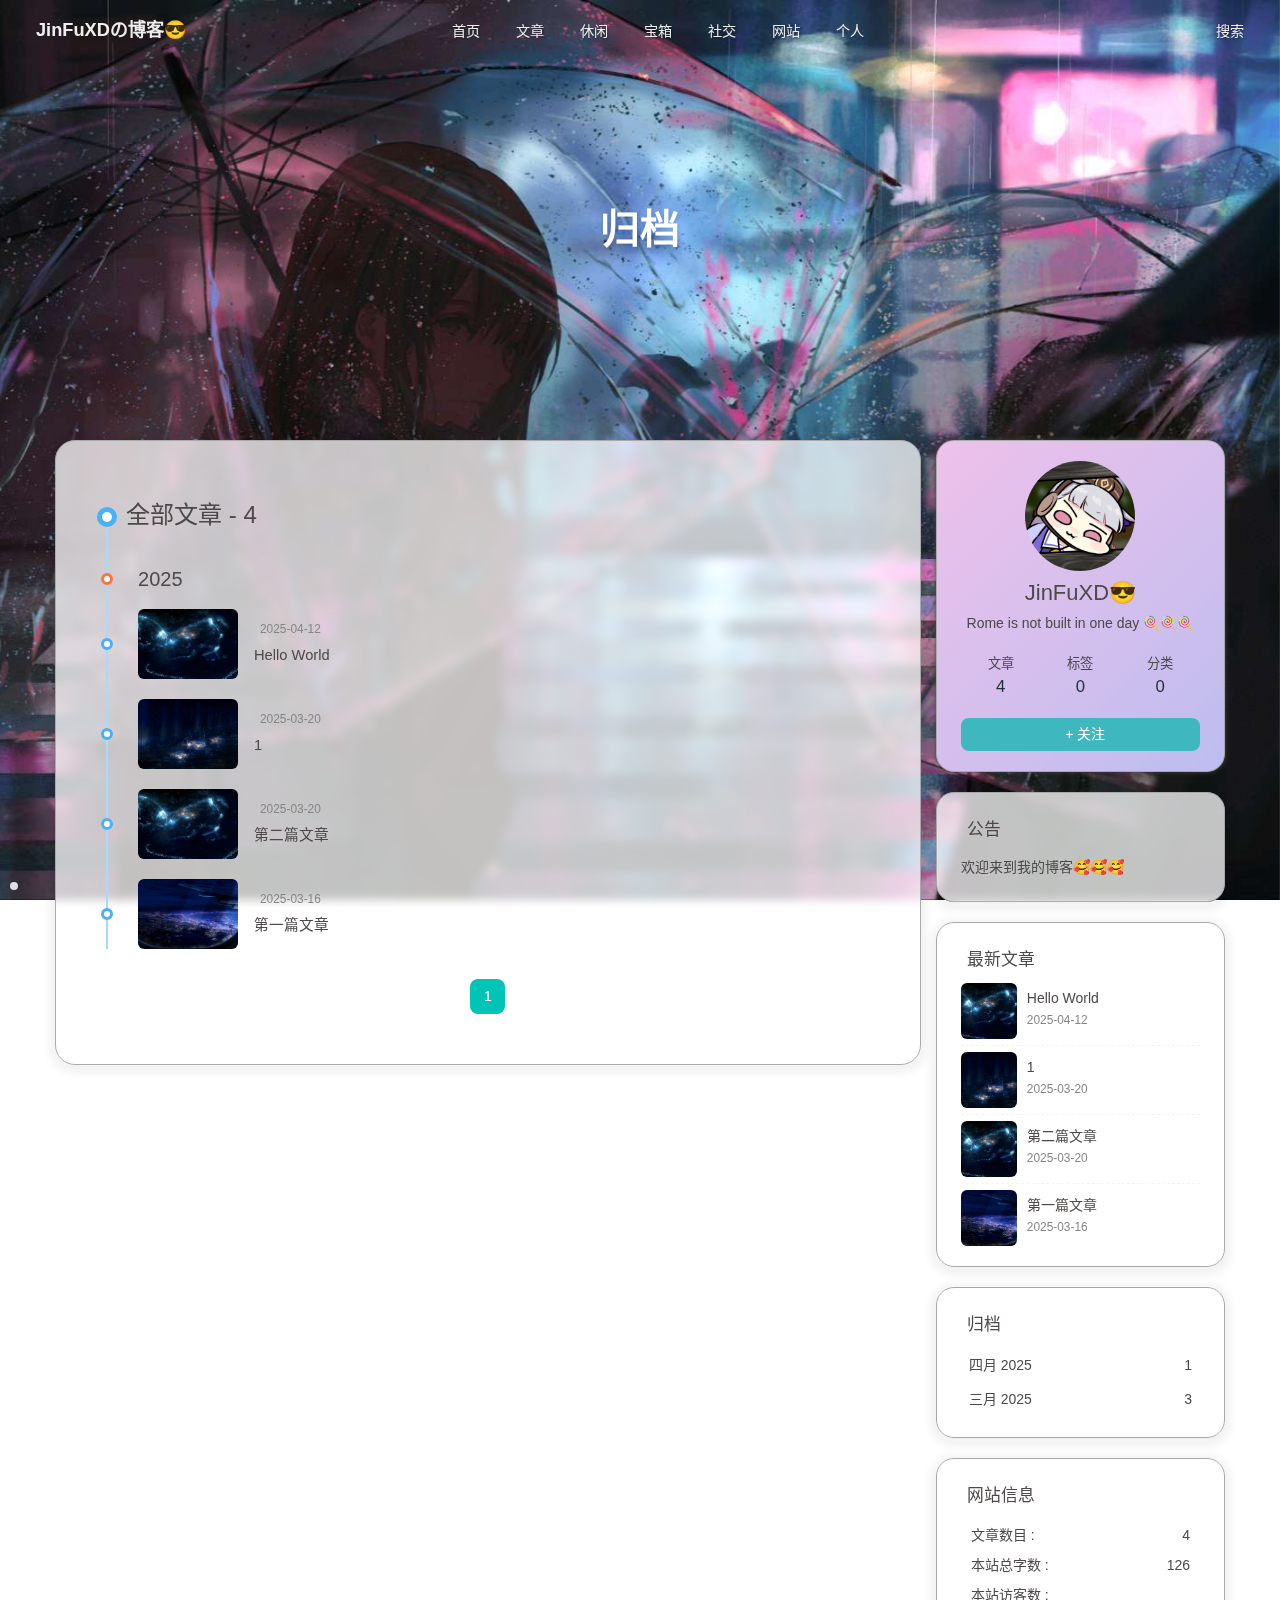
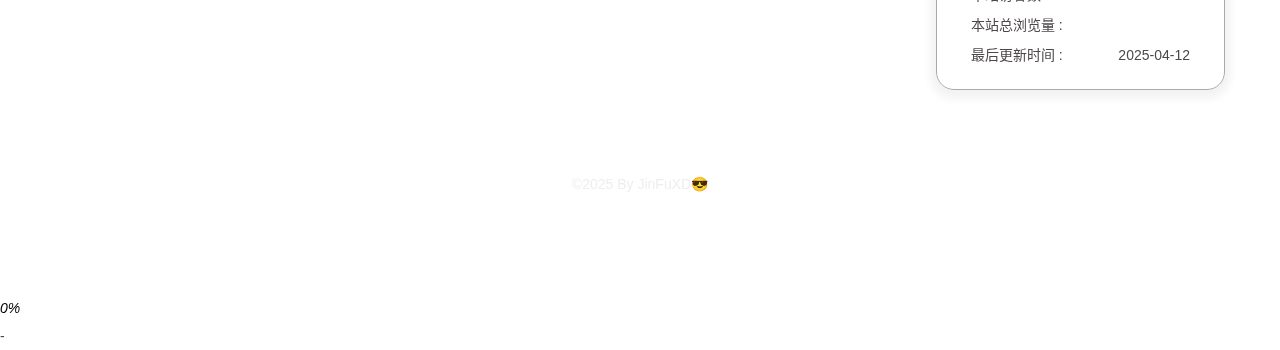
==== commit 47e17e02: "Site updated: 2025-04-12 21:54:26" ====
--- a/archives/index.html
+++ b/archives/index.html
@@ -142,10 +142,10 @@
   isHighlightShrink: false,
   isToc: false,
   pageType: 'archive'
-}</script><link rel="stylesheet" href="/css/universe.css"><link rel="stylesheet" href="/css/custom.css" media="defer" onload="this.media='all'"><link rel="stylesheet" href="//at.alicdn.com/t/c/font_4889557_3l7i4uc7f5h.css" media="defer" onload="this.media='all'"><link rel="stylesheet" href="https://cdn.jsdelivr.net/gh/l-lin/font-awesome-animation/dist/font-awesome-animation.min.css"  media="defer" onload="this.media='all'"><link rel="stylesheet" href="/css/progress_bar.css" media="defer" onload="this.media='all'"><link rel="stylesheet" href="/css/readPercent.css"><span id="fps"></span><div id="myscoll"></div><!-- hexo injector head_end start --><link rel="stylesheet" href="https://cdn.jsdelivr.net/gh/Zfour/Butterfly-double-row-display@1.00/cardlistpost.min.css"/>
+}</script><link rel="stylesheet" href="/css/universe.css"><link rel="stylesheet" href="/css/custom.css" media="defer" onload="this.media='all'"><link rel="stylesheet" href="//at.alicdn.com/t/c/font_4889557_3l7i4uc7f5h.css" media="defer" onload="this.media='all'"><link rel="stylesheet" href="https://cdn.jsdelivr.net/gh/l-lin/font-awesome-animation/dist/font-awesome-animation.min.css"  media="defer" onload="this.media='all'"><link rel="stylesheet" href="/css/progress_bar.css" media="defer" onload="this.media='all'"><link rel="stylesheet" href="/css/readPercent.css"><span id="fps"></span><div id="myscoll"></div><!-- hexo injector head_end start --><link rel="stylesheet" href="https://unpkg.zhimg.com/hexo-butterfly-footer-beautify@1.0.0/lib/runtime.min.css" media="print" onload="this.media='all'"><link rel="stylesheet" href="https://cdn.jsdelivr.net/gh/Zfour/Butterfly-double-row-display@1.00/cardlistpost.min.css"/>
 <style>#recent-posts > .recent-post-item >.recent-post-info > .article-meta-wrap > .tags:before {content:"\A";
   white-space: pre;}#recent-posts > .recent-post-item >.recent-post-info > .article-meta-wrap > .tags > .article-meta__separator{display:none}</style>
-<link rel="stylesheet" href="https://unpkg.zhimg.com/hexo-butterfly-footer-beautify@1.0.0/lib/runtime.min.css" media="print" onload="this.media='all'"><link rel="stylesheet" href="https://npm.elemecdn.com/hexo-butterfly-swiper/lib/swiper.min.css" media="print" onload="this.media='all'"><link rel="stylesheet" href="https://npm.elemecdn.com/hexo-butterfly-swiper/lib/swiperstyle.css" media="print" onload="this.media='all'"><link rel="stylesheet" href="https://npm.elemecdn.com/hexo-butterfly-wowjs/lib/animate.min.css" media="print" onload="this.media='screen'"><link rel="stylesheet" href="https://npm.elemecdn.com/hexo-butterfly-tag-plugins-plus@latest/lib/assets/font-awesome-animation.min.css" media="defer" onload="this.media='all'"><link rel="stylesheet" href="https://npm.elemecdn.com/hexo-butterfly-tag-plugins-plus@latest/lib/tag_plugins.css" media="defer" onload="this.media='all'"><script src="https://npm.elemecdn.com/hexo-butterfly-tag-plugins-plus@latest/lib/assets/carousel-touch.js"></script><!-- hexo injector head_end end --><meta name="generator" content="Hexo 7.3.0"></head><body><div id="loading-box" onclick="document.getElementById(&quot;loading-box&quot;).classList.add(&quot;loaded&quot;)"><div class="loading-bg"><div class="loading-img"></div><div class="loading-image-dot"></div></div></div><script>const preloader = {
+<link rel="stylesheet" href="https://npm.elemecdn.com/hexo-butterfly-tag-plugins-plus@latest/lib/assets/font-awesome-animation.min.css" media="defer" onload="this.media='all'"><link rel="stylesheet" href="https://npm.elemecdn.com/hexo-butterfly-tag-plugins-plus@latest/lib/tag_plugins.css" media="defer" onload="this.media='all'"><script src="https://npm.elemecdn.com/hexo-butterfly-tag-plugins-plus@latest/lib/assets/carousel-touch.js"></script><link rel="stylesheet" href="https://npm.elemecdn.com/hexo-butterfly-swiper/lib/swiper.min.css" media="print" onload="this.media='all'"><link rel="stylesheet" href="https://npm.elemecdn.com/hexo-butterfly-swiper/lib/swiperstyle.css" media="print" onload="this.media='all'"><link rel="stylesheet" href="https://npm.elemecdn.com/hexo-butterfly-wowjs/lib/animate.min.css" media="print" onload="this.media='screen'"><!-- hexo injector head_end end --><meta name="generator" content="Hexo 7.3.0"></head><body><div id="loading-box" onclick="document.getElementById(&quot;loading-box&quot;).classList.add(&quot;loaded&quot;)"><div class="loading-bg"><div class="loading-img"></div><div class="loading-image-dot"></div></div></div><script>const preloader = {
   endLoading: () => {
     document.body.style.overflow = 'auto';
     document.getElementById('loading-box').classList.add("loaded")
@@ -169,7 +169,7 @@
   Pace.restart()
 }, 'pace_restart')
 
-</script><link rel="stylesheet" href="/css/progress_bar.css"/><script src="https://cdn.jsdelivr.net/npm/pace-js/pace.min.js"></script><div id="web_bg" style="background-image: url(/img/26.jpg);"></div><div id="sidebar"><div id="menu-mask"></div><div id="sidebar-menus"><div class="avatar-img text-center"><img src="/img/touxiang.jpg" onerror="this.onerror=null;this.src='/img/friend_404.gif'" alt="avatar"/></div><div class="site-data text-center"><a href="/archives/"><div class="headline">文章</div><div class="length-num">3</div></a><a href="/tags/"><div class="headline">标签</div><div class="length-num">0</div></a><a href="/categories/"><div class="headline">分类</div><div class="length-num">0</div></a></div><div class="menus_items"><div class="menus_item"><a class="site-page faa-parent animated-hover" href="/"><i class="fa-fw icon-shengdanwu"></i><svg class="icon fa-tada" aria-hidden="true"><use xlink:href="#icon-shengdanwu"></use></svg><span> 首页</span></a></div><div class="menus_item"><a class="site-page group faa-parent animated-hover hide" href="javascript:void(0);"><svg class="icon fa-tada" aria-hidden="true"><use xlink:href="#icon-shengdan-xiaoben"></use></svg><span> 文章</span><i class="fas fa-chevron-down"></i></a><ul class="menus_item_child"><li><a class="site-page child faa-parent animated-hover" href="/archives/"><svg class="icon fa-tada" aria-hidden="true"><use xlink:href="#icon-shengdanhua">                   </use></svg><span> 归档</span></a></li><li><a class="site-page child faa-parent animated-hover" href="/categories/"><svg class="icon fa-tada" aria-hidden="true"><use xlink:href="#icon-shengdanbingqilin">                   </use></svg><span> 分类</span></a></li><li><a class="site-page child faa-parent animated-hover" href="/tags/"><svg class="icon fa-tada" aria-hidden="true"><use xlink:href="#icon-shengdanqian">                   </use></svg><span> 标签</span></a></li></ul></div><div class="menus_item"><a class="site-page group faa-parent animated-hover hide" href="javascript:void(0);"><svg class="icon fa-tada" aria-hidden="true"><use xlink:href="#icon-shengdanreyin"></use></svg><span> 休闲</span><i class="fas fa-chevron-down"></i></a><ul class="menus_item_child"><li><a class="site-page child faa-parent animated-hover" href="/life/music/"><svg class="icon fa-tada" aria-hidden="true"><use xlink:href="#icon-shengdanjieshuijingqiu">                   </use></svg><span> 音乐盒</span></a></li><li><a class="site-page child faa-parent animated-hover" href="/life/movie/"><svg class="icon fa-tada" aria-hidden="true"><use xlink:href="#icon-shengdanmei">                   </use></svg><span> 影院</span></a></li><li><a class="site-page child faa-parent animated-hover" href="/life/game/"><svg class="icon fa-tada" aria-hidden="true"><use xlink:href="#icon-shengdan-muma">                   </use></svg><span> 游戏</span></a></li></ul></div><div class="menus_item"><a class="site-page group faa-parent animated-hover hide" href="javascript:void(0);"><svg class="icon fa-tada" aria-hidden="true"><use xlink:href="#icon-shengdanliwu"></use></svg><span> 宝箱</span><i class="fas fa-chevron-down"></i></a><ul class="menus_item_child"><li><a class="site-page child faa-parent animated-hover" href="/box/gallery/"><svg class="icon fa-tada" aria-hidden="true"><use xlink:href="#icon-shengdanguo">                   </use></svg><span> 相册</span></a></li><li><a class="site-page child faa-parent animated-hover" href="/box/animation/"><svg class="icon fa-tada" aria-hidden="true"><use xlink:href="#icon-shengdanxuehua">                   </use></svg><span> 番剧</span></a></li><li><a class="site-page child faa-parent animated-hover" href="/box/nav/"><svg class="icon fa-tada" aria-hidden="true"><use xlink:href="#icon-shengdan-weijin">                   </use></svg><span> 网址导航</span></a></li></ul></div><div class="menus_item"><a class="site-page group faa-parent animated-hover hide" href="javascript:void(0);"><svg class="icon fa-tada" aria-hidden="true"><use xlink:href="#icon-shengdan-xinxiang"></use></svg><span> 社交</span><i class="fas fa-chevron-down"></i></a><ul class="menus_item_child"><li><a class="site-page child faa-parent animated-hover" href="/social/pengyouquan/"><svg class="icon fa-tada" aria-hidden="true"><use xlink:href="#icon-shengdanhuahuan">                   </use></svg><span> 朋友圈</span></a></li><li><a class="site-page child faa-parent animated-hover" href="/comments/"><svg class="icon fa-tada" aria-hidden="true"><use xlink:href="#icon-shengdanheqia">                   </use></svg><span> 留言板</span></a></li></ul></div><div class="menus_item"><a class="site-page group faa-parent animated-hover hide" href="javascript:void(0);"><svg class="icon fa-tada" aria-hidden="true"><use xlink:href="#icon-shengdanwanou"></use></svg><span> 网站</span><i class="fas fa-chevron-down"></i></a><ul class="menus_item_child"><li><a class="site-page child faa-parent animated-hover" href="/site/census/"><svg class="icon fa-tada" aria-hidden="true"><use xlink:href="#icon-shengdanxiaoxiong">                   </use></svg><span> 网站统计</span></a></li><li><a class="site-page child faa-parent animated-hover" href="/site/echarts/"><svg class="icon fa-tada" aria-hidden="true"><use xlink:href="#icon-shengdan-shaoji">                   </use></svg><span> 文章统计</span></a></li></ul></div><div class="menus_item"><a class="site-page group faa-parent animated-hover hide" href="javascript:void(0);"><svg class="icon fa-tada" aria-hidden="true"><use xlink:href="#icon-shengdannvlang"></use></svg><span> 个人</span><i class="fas fa-chevron-down"></i></a><ul class="menus_item_child"><li><a class="site-page child faa-parent animated-hover" href="/personal/bb/"><svg class="icon fa-tada" aria-hidden="true"><use xlink:href="#icon-shengdanqiqiu">                   </use></svg><span> 牢骚</span></a></li><li><a class="site-page child faa-parent animated-hover" href="/personal/about/"><svg class="icon fa-tada" aria-hidden="true"><use xlink:href="#icon-shengdanwazi">                   </use></svg><span> 关于</span></a></li></ul></div></div></div></div><div class="page" id="body-wrap"><header class="not-home-page" id="page-header"><nav id="nav"><span id="blog-info"><a class="nav-site-title" href="/"><span class="site-name">JinFuXDの博客😎</span></a></span><div id="menus"><div id="search-button"><span class="site-page social-icon search"><i class="fas fa-search fa-fw"></i><span> 搜索</span></span></div><div class="menus_items"><div class="menus_item"><a class="site-page faa-parent animated-hover" href="/"><i class="fa-fw icon-shengdanwu"></i><svg class="icon fa-tada" aria-hidden="true"><use xlink:href="#icon-shengdanwu"></use></svg><span> 首页</span></a></div><div class="menus_item"><a class="site-page group faa-parent animated-hover hide" href="javascript:void(0);"><svg class="icon fa-tada" aria-hidden="true"><use xlink:href="#icon-shengdan-xiaoben"></use></svg><span> 文章</span><i class="fas fa-chevron-down"></i></a><ul class="menus_item_child"><li><a class="site-page child faa-parent animated-hover" href="/archives/"><svg class="icon fa-tada" aria-hidden="true"><use xlink:href="#icon-shengdanhua">                   </use></svg><span> 归档</span></a></li><li><a class="site-page child faa-parent animated-hover" href="/categories/"><svg class="icon fa-tada" aria-hidden="true"><use xlink:href="#icon-shengdanbingqilin">                   </use></svg><span> 分类</span></a></li><li><a class="site-page child faa-parent animated-hover" href="/tags/"><svg class="icon fa-tada" aria-hidden="true"><use xlink:href="#icon-shengdanqian">                   </use></svg><span> 标签</span></a></li></ul></div><div class="menus_item"><a class="site-page group faa-parent animated-hover hide" href="javascript:void(0);"><svg class="icon fa-tada" aria-hidden="true"><use xlink:href="#icon-shengdanreyin"></use></svg><span> 休闲</span><i class="fas fa-chevron-down"></i></a><ul class="menus_item_child"><li><a class="site-page child faa-parent animated-hover" href="/life/music/"><svg class="icon fa-tada" aria-hidden="true"><use xlink:href="#icon-shengdanjieshuijingqiu">                   </use></svg><span> 音乐盒</span></a></li><li><a class="site-page child faa-parent animated-hover" href="/life/movie/"><svg class="icon fa-tada" aria-hidden="true"><use xlink:href="#icon-shengdanmei">                   </use></svg><span> 影院</span></a></li><li><a class="site-page child faa-parent animated-hover" href="/life/game/"><svg class="icon fa-tada" aria-hidden="true"><use xlink:href="#icon-shengdan-muma">                   </use></svg><span> 游戏</span></a></li></ul></div><div class="menus_item"><a class="site-page group faa-parent animated-hover hide" href="javascript:void(0);"><svg class="icon fa-tada" aria-hidden="true"><use xlink:href="#icon-shengdanliwu"></use></svg><span> 宝箱</span><i class="fas fa-chevron-down"></i></a><ul class="menus_item_child"><li><a class="site-page child faa-parent animated-hover" href="/box/gallery/"><svg class="icon fa-tada" aria-hidden="true"><use xlink:href="#icon-shengdanguo">                   </use></svg><span> 相册</span></a></li><li><a class="site-page child faa-parent animated-hover" href="/box/animation/"><svg class="icon fa-tada" aria-hidden="true"><use xlink:href="#icon-shengdanxuehua">                   </use></svg><span> 番剧</span></a></li><li><a class="site-page child faa-parent animated-hover" href="/box/nav/"><svg class="icon fa-tada" aria-hidden="true"><use xlink:href="#icon-shengdan-weijin">                   </use></svg><span> 网址导航</span></a></li></ul></div><div class="menus_item"><a class="site-page group faa-parent animated-hover hide" href="javascript:void(0);"><svg class="icon fa-tada" aria-hidden="true"><use xlink:href="#icon-shengdan-xinxiang"></use></svg><span> 社交</span><i class="fas fa-chevron-down"></i></a><ul class="menus_item_child"><li><a class="site-page child faa-parent animated-hover" href="/social/pengyouquan/"><svg class="icon fa-tada" aria-hidden="true"><use xlink:href="#icon-shengdanhuahuan">                   </use></svg><span> 朋友圈</span></a></li><li><a class="site-page child faa-parent animated-hover" href="/comments/"><svg class="icon fa-tada" aria-hidden="true"><use xlink:href="#icon-shengdanheqia">                   </use></svg><span> 留言板</span></a></li></ul></div><div class="menus_item"><a class="site-page group faa-parent animated-hover hide" href="javascript:void(0);"><svg class="icon fa-tada" aria-hidden="true"><use xlink:href="#icon-shengdanwanou"></use></svg><span> 网站</span><i class="fas fa-chevron-down"></i></a><ul class="menus_item_child"><li><a class="site-page child faa-parent animated-hover" href="/site/census/"><svg class="icon fa-tada" aria-hidden="true"><use xlink:href="#icon-shengdanxiaoxiong">                   </use></svg><span> 网站统计</span></a></li><li><a class="site-page child faa-parent animated-hover" href="/site/echarts/"><svg class="icon fa-tada" aria-hidden="true"><use xlink:href="#icon-shengdan-shaoji">                   </use></svg><span> 文章统计</span></a></li></ul></div><div class="menus_item"><a class="site-page group faa-parent animated-hover hide" href="javascript:void(0);"><svg class="icon fa-tada" aria-hidden="true"><use xlink:href="#icon-shengdannvlang"></use></svg><span> 个人</span><i class="fas fa-chevron-down"></i></a><ul class="menus_item_child"><li><a class="site-page child faa-parent animated-hover" href="/personal/bb/"><svg class="icon fa-tada" aria-hidden="true"><use xlink:href="#icon-shengdanqiqiu">                   </use></svg><span> 牢骚</span></a></li><li><a class="site-page child faa-parent animated-hover" href="/personal/about/"><svg class="icon fa-tada" aria-hidden="true"><use xlink:href="#icon-shengdanwazi">                   </use></svg><span> 关于</span></a></li></ul></div></div><div id="toggle-menu"><span class="site-page"><i class="fas fa-bars fa-fw"></i></span></div></div></nav><div id="page-site-info"><h1 id="site-title">归档</h1></div></header><main class="layout" id="content-inner"><div id="archive"><div class="article-sort-title">全部文章 - 3</div><div class="article-sort"><div class="article-sort-item year">2025</div><div class="article-sort-item"><a class="article-sort-item-img" href="/2025/04/12/hello-world/" title="Hello World"><img src="/img/16.jpg" alt="Hello World" onerror="this.onerror=null;this.src='/img/404.jpg'"></a><div class="article-sort-item-info"><div class="article-sort-item-time"><i class="far fa-calendar-alt"></i><time class="post-meta-date-created" datetime="2025-04-12T13:25:56.419Z" title="发表于 2025-04-12 21:25:56">2025-04-12</time></div><a class="article-sort-item-title" href="/2025/04/12/hello-world/" title="Hello World">Hello World</a></div></div><div class="article-sort-item"><a class="article-sort-item-img" href="/2025/03/20/%E7%AC%AC%E4%BA%8C%E7%AF%87%E6%96%87%E7%AB%A0/" title="第二篇文章"><img src="/img/16.jpg" alt="第二篇文章" onerror="this.onerror=null;this.src='/img/404.jpg'"></a><div class="article-sort-item-info"><div class="article-sort-item-time"><i class="far fa-calendar-alt"></i><time class="post-meta-date-created" datetime="2025-03-20T13:40:00.000Z" title="发表于 2025-03-20 21:40:00">2025-03-20</time></div><a class="article-sort-item-title" href="/2025/03/20/%E7%AC%AC%E4%BA%8C%E7%AF%87%E6%96%87%E7%AB%A0/" title="第二篇文章">第二篇文章</a></div></div><div class="article-sort-item"><a class="article-sort-item-img" href="/2025/03/16/%E7%AC%AC%E4%B8%80%E7%AF%87%E6%96%87%E7%AB%A0/" title="第一篇文章"><img src="/img/15.jpg" alt="第一篇文章" onerror="this.onerror=null;this.src='/img/404.jpg'"></a><div class="article-sort-item-info"><div class="article-sort-item-time"><i class="far fa-calendar-alt"></i><time class="post-meta-date-created" datetime="2025-03-16T07:59:00.000Z" title="发表于 2025-03-16 15:59:00">2025-03-16</time></div><a class="article-sort-item-title" href="/2025/03/16/%E7%AC%AC%E4%B8%80%E7%AF%87%E6%96%87%E7%AB%A0/" title="第一篇文章">第一篇文章</a></div></div></div><nav id="pagination"><div class="pagination"><span class="page-number current">1</span></div></nav></div><div class="aside-content" id="aside-content"><div class="card-widget card-info text-center"><div class="avatar-img"><img src="/img/touxiang.jpg" onerror="this.onerror=null;this.src='/img/friend_404.gif'" alt="avatar"/></div><div class="author-info-name">JinFuXD😎</div><div class="author-info-description">Rome is not built in one day 🍭🍭🍭</div><div class="site-data"><a href="/archives/"><div class="headline">文章</div><div class="length-num">3</div></a><a href="/tags/"><div class="headline">标签</div><div class="length-num">0</div></a><a href="/categories/"><div class="headline">分类</div><div class="length-num">0</div></a></div><a id="card-info-btn" target="_blank" rel="noopener" href="https://github.com/JinFuXD"><i class="fab fa-github"></i><span>+ 关注</span></a></div><div class="card-widget card-announcement"><div class="item-headline"><i class="fas fa-bullhorn fa-shake"></i><span>公告</span></div><div class="announcement_content">欢迎来到我的博客🥰🥰🥰</div></div><div class="sticky_layout"><div class="card-widget card-recent-post"><div class="item-headline"><i class="fas fa-history"></i><span>最新文章</span></div><div class="aside-list"><div class="aside-list-item"><a class="thumbnail" href="/2025/04/12/hello-world/" title="Hello World"><img src="/img/16.jpg" onerror="this.onerror=null;this.src='/img/404.jpg'" alt="Hello World"/></a><div class="content"><a class="title" href="/2025/04/12/hello-world/" title="Hello World">Hello World</a><time datetime="2025-04-12T13:25:56.419Z" title="发表于 2025-04-12 21:25:56">2025-04-12</time></div></div><div class="aside-list-item"><a class="thumbnail" href="/2025/03/20/%E7%AC%AC%E4%BA%8C%E7%AF%87%E6%96%87%E7%AB%A0/" title="第二篇文章"><img src="/img/16.jpg" onerror="this.onerror=null;this.src='/img/404.jpg'" alt="第二篇文章"/></a><div class="content"><a class="title" href="/2025/03/20/%E7%AC%AC%E4%BA%8C%E7%AF%87%E6%96%87%E7%AB%A0/" title="第二篇文章">第二篇文章</a><time datetime="2025-03-20T13:40:00.000Z" title="发表于 2025-03-20 21:40:00">2025-03-20</time></div></div><div class="aside-list-item"><a class="thumbnail" href="/2025/03/16/%E7%AC%AC%E4%B8%80%E7%AF%87%E6%96%87%E7%AB%A0/" title="第一篇文章"><img src="/img/15.jpg" onerror="this.onerror=null;this.src='/img/404.jpg'" alt="第一篇文章"/></a><div class="content"><a class="title" href="/2025/03/16/%E7%AC%AC%E4%B8%80%E7%AF%87%E6%96%87%E7%AB%A0/" title="第一篇文章">第一篇文章</a><time datetime="2025-03-16T07:59:00.000Z" title="发表于 2025-03-16 15:59:00">2025-03-16</time></div></div></div></div><div class="card-widget card-archives">
+</script><link rel="stylesheet" href="/css/progress_bar.css"/><script src="https://cdn.jsdelivr.net/npm/pace-js/pace.min.js"></script><div id="web_bg" style="background-image: url(/img/26.jpg);"></div><div id="sidebar"><div id="menu-mask"></div><div id="sidebar-menus"><div class="avatar-img text-center"><img src="/img/touxiang.jpg" onerror="this.onerror=null;this.src='/img/friend_404.gif'" alt="avatar"/></div><div class="site-data text-center"><a href="/archives/"><div class="headline">文章</div><div class="length-num">4</div></a><a href="/tags/"><div class="headline">标签</div><div class="length-num">0</div></a><a href="/categories/"><div class="headline">分类</div><div class="length-num">0</div></a></div><div class="menus_items"><div class="menus_item"><a class="site-page faa-parent animated-hover" href="/"><i class="fa-fw icon-shengdanwu"></i><svg class="icon fa-tada" aria-hidden="true"><use xlink:href="#icon-shengdanwu"></use></svg><span> 首页</span></a></div><div class="menus_item"><a class="site-page group faa-parent animated-hover hide" href="javascript:void(0);"><svg class="icon fa-tada" aria-hidden="true"><use xlink:href="#icon-shengdan-xiaoben"></use></svg><span> 文章</span><i class="fas fa-chevron-down"></i></a><ul class="menus_item_child"><li><a class="site-page child faa-parent animated-hover" href="/archives/"><svg class="icon fa-tada" aria-hidden="true"><use xlink:href="#icon-shengdanhua">                   </use></svg><span> 归档</span></a></li><li><a class="site-page child faa-parent animated-hover" href="/categories/"><svg class="icon fa-tada" aria-hidden="true"><use xlink:href="#icon-shengdanbingqilin">                   </use></svg><span> 分类</span></a></li><li><a class="site-page child faa-parent animated-hover" href="/tags/"><svg class="icon fa-tada" aria-hidden="true"><use xlink:href="#icon-shengdanqian">                   </use></svg><span> 标签</span></a></li></ul></div><div class="menus_item"><a class="site-page group faa-parent animated-hover hide" href="javascript:void(0);"><svg class="icon fa-tada" aria-hidden="true"><use xlink:href="#icon-shengdanreyin"></use></svg><span> 休闲</span><i class="fas fa-chevron-down"></i></a><ul class="menus_item_child"><li><a class="site-page child faa-parent animated-hover" href="/life/music/"><svg class="icon fa-tada" aria-hidden="true"><use xlink:href="#icon-shengdanjieshuijingqiu">                   </use></svg><span> 音乐盒</span></a></li><li><a class="site-page child faa-parent animated-hover" href="/life/movie/"><svg class="icon fa-tada" aria-hidden="true"><use xlink:href="#icon-shengdanmei">                   </use></svg><span> 影院</span></a></li><li><a class="site-page child faa-parent animated-hover" href="/life/game/"><svg class="icon fa-tada" aria-hidden="true"><use xlink:href="#icon-shengdan-muma">                   </use></svg><span> 游戏</span></a></li></ul></div><div class="menus_item"><a class="site-page group faa-parent animated-hover hide" href="javascript:void(0);"><svg class="icon fa-tada" aria-hidden="true"><use xlink:href="#icon-shengdanliwu"></use></svg><span> 宝箱</span><i class="fas fa-chevron-down"></i></a><ul class="menus_item_child"><li><a class="site-page child faa-parent animated-hover" href="/box/gallery/"><svg class="icon fa-tada" aria-hidden="true"><use xlink:href="#icon-shengdanguo">                   </use></svg><span> 相册</span></a></li><li><a class="site-page child faa-parent animated-hover" href="/box/animation/"><svg class="icon fa-tada" aria-hidden="true"><use xlink:href="#icon-shengdanxuehua">                   </use></svg><span> 番剧</span></a></li><li><a class="site-page child faa-parent animated-hover" href="/box/nav/"><svg class="icon fa-tada" aria-hidden="true"><use xlink:href="#icon-shengdan-weijin">                   </use></svg><span> 网址导航</span></a></li></ul></div><div class="menus_item"><a class="site-page group faa-parent animated-hover hide" href="javascript:void(0);"><svg class="icon fa-tada" aria-hidden="true"><use xlink:href="#icon-shengdan-xinxiang"></use></svg><span> 社交</span><i class="fas fa-chevron-down"></i></a><ul class="menus_item_child"><li><a class="site-page child faa-parent animated-hover" href="/social/pengyouquan/"><svg class="icon fa-tada" aria-hidden="true"><use xlink:href="#icon-shengdanhuahuan">                   </use></svg><span> 朋友圈</span></a></li><li><a class="site-page child faa-parent animated-hover" href="/comments/"><svg class="icon fa-tada" aria-hidden="true"><use xlink:href="#icon-shengdanheqia">                   </use></svg><span> 留言板</span></a></li></ul></div><div class="menus_item"><a class="site-page group faa-parent animated-hover hide" href="javascript:void(0);"><svg class="icon fa-tada" aria-hidden="true"><use xlink:href="#icon-shengdanwanou"></use></svg><span> 网站</span><i class="fas fa-chevron-down"></i></a><ul class="menus_item_child"><li><a class="site-page child faa-parent animated-hover" href="/site/census/"><svg class="icon fa-tada" aria-hidden="true"><use xlink:href="#icon-shengdanxiaoxiong">                   </use></svg><span> 网站统计</span></a></li><li><a class="site-page child faa-parent animated-hover" href="/site/echarts/"><svg class="icon fa-tada" aria-hidden="true"><use xlink:href="#icon-shengdan-shaoji">                   </use></svg><span> 文章统计</span></a></li></ul></div><div class="menus_item"><a class="site-page group faa-parent animated-hover hide" href="javascript:void(0);"><svg class="icon fa-tada" aria-hidden="true"><use xlink:href="#icon-shengdannvlang"></use></svg><span> 个人</span><i class="fas fa-chevron-down"></i></a><ul class="menus_item_child"><li><a class="site-page child faa-parent animated-hover" href="/personal/bb/"><svg class="icon fa-tada" aria-hidden="true"><use xlink:href="#icon-shengdanqiqiu">                   </use></svg><span> 牢骚</span></a></li><li><a class="site-page child faa-parent animated-hover" href="/personal/about/"><svg class="icon fa-tada" aria-hidden="true"><use xlink:href="#icon-shengdanwazi">                   </use></svg><span> 关于</span></a></li></ul></div></div></div></div><div class="page" id="body-wrap"><header class="not-home-page" id="page-header"><nav id="nav"><span id="blog-info"><a class="nav-site-title" href="/"><span class="site-name">JinFuXDの博客😎</span></a></span><div id="menus"><div id="search-button"><span class="site-page social-icon search"><i class="fas fa-search fa-fw"></i><span> 搜索</span></span></div><div class="menus_items"><div class="menus_item"><a class="site-page faa-parent animated-hover" href="/"><i class="fa-fw icon-shengdanwu"></i><svg class="icon fa-tada" aria-hidden="true"><use xlink:href="#icon-shengdanwu"></use></svg><span> 首页</span></a></div><div class="menus_item"><a class="site-page group faa-parent animated-hover hide" href="javascript:void(0);"><svg class="icon fa-tada" aria-hidden="true"><use xlink:href="#icon-shengdan-xiaoben"></use></svg><span> 文章</span><i class="fas fa-chevron-down"></i></a><ul class="menus_item_child"><li><a class="site-page child faa-parent animated-hover" href="/archives/"><svg class="icon fa-tada" aria-hidden="true"><use xlink:href="#icon-shengdanhua">                   </use></svg><span> 归档</span></a></li><li><a class="site-page child faa-parent animated-hover" href="/categories/"><svg class="icon fa-tada" aria-hidden="true"><use xlink:href="#icon-shengdanbingqilin">                   </use></svg><span> 分类</span></a></li><li><a class="site-page child faa-parent animated-hover" href="/tags/"><svg class="icon fa-tada" aria-hidden="true"><use xlink:href="#icon-shengdanqian">                   </use></svg><span> 标签</span></a></li></ul></div><div class="menus_item"><a class="site-page group faa-parent animated-hover hide" href="javascript:void(0);"><svg class="icon fa-tada" aria-hidden="true"><use xlink:href="#icon-shengdanreyin"></use></svg><span> 休闲</span><i class="fas fa-chevron-down"></i></a><ul class="menus_item_child"><li><a class="site-page child faa-parent animated-hover" href="/life/music/"><svg class="icon fa-tada" aria-hidden="true"><use xlink:href="#icon-shengdanjieshuijingqiu">                   </use></svg><span> 音乐盒</span></a></li><li><a class="site-page child faa-parent animated-hover" href="/life/movie/"><svg class="icon fa-tada" aria-hidden="true"><use xlink:href="#icon-shengdanmei">                   </use></svg><span> 影院</span></a></li><li><a class="site-page child faa-parent animated-hover" href="/life/game/"><svg class="icon fa-tada" aria-hidden="true"><use xlink:href="#icon-shengdan-muma">                   </use></svg><span> 游戏</span></a></li></ul></div><div class="menus_item"><a class="site-page group faa-parent animated-hover hide" href="javascript:void(0);"><svg class="icon fa-tada" aria-hidden="true"><use xlink:href="#icon-shengdanliwu"></use></svg><span> 宝箱</span><i class="fas fa-chevron-down"></i></a><ul class="menus_item_child"><li><a class="site-page child faa-parent animated-hover" href="/box/gallery/"><svg class="icon fa-tada" aria-hidden="true"><use xlink:href="#icon-shengdanguo">                   </use></svg><span> 相册</span></a></li><li><a class="site-page child faa-parent animated-hover" href="/box/animation/"><svg class="icon fa-tada" aria-hidden="true"><use xlink:href="#icon-shengdanxuehua">                   </use></svg><span> 番剧</span></a></li><li><a class="site-page child faa-parent animated-hover" href="/box/nav/"><svg class="icon fa-tada" aria-hidden="true"><use xlink:href="#icon-shengdan-weijin">                   </use></svg><span> 网址导航</span></a></li></ul></div><div class="menus_item"><a class="site-page group faa-parent animated-hover hide" href="javascript:void(0);"><svg class="icon fa-tada" aria-hidden="true"><use xlink:href="#icon-shengdan-xinxiang"></use></svg><span> 社交</span><i class="fas fa-chevron-down"></i></a><ul class="menus_item_child"><li><a class="site-page child faa-parent animated-hover" href="/social/pengyouquan/"><svg class="icon fa-tada" aria-hidden="true"><use xlink:href="#icon-shengdanhuahuan">                   </use></svg><span> 朋友圈</span></a></li><li><a class="site-page child faa-parent animated-hover" href="/comments/"><svg class="icon fa-tada" aria-hidden="true"><use xlink:href="#icon-shengdanheqia">                   </use></svg><span> 留言板</span></a></li></ul></div><div class="menus_item"><a class="site-page group faa-parent animated-hover hide" href="javascript:void(0);"><svg class="icon fa-tada" aria-hidden="true"><use xlink:href="#icon-shengdanwanou"></use></svg><span> 网站</span><i class="fas fa-chevron-down"></i></a><ul class="menus_item_child"><li><a class="site-page child faa-parent animated-hover" href="/site/census/"><svg class="icon fa-tada" aria-hidden="true"><use xlink:href="#icon-shengdanxiaoxiong">                   </use></svg><span> 网站统计</span></a></li><li><a class="site-page child faa-parent animated-hover" href="/site/echarts/"><svg class="icon fa-tada" aria-hidden="true"><use xlink:href="#icon-shengdan-shaoji">                   </use></svg><span> 文章统计</span></a></li></ul></div><div class="menus_item"><a class="site-page group faa-parent animated-hover hide" href="javascript:void(0);"><svg class="icon fa-tada" aria-hidden="true"><use xlink:href="#icon-shengdannvlang"></use></svg><span> 个人</span><i class="fas fa-chevron-down"></i></a><ul class="menus_item_child"><li><a class="site-page child faa-parent animated-hover" href="/personal/bb/"><svg class="icon fa-tada" aria-hidden="true"><use xlink:href="#icon-shengdanqiqiu">                   </use></svg><span> 牢骚</span></a></li><li><a class="site-page child faa-parent animated-hover" href="/personal/about/"><svg class="icon fa-tada" aria-hidden="true"><use xlink:href="#icon-shengdanwazi">                   </use></svg><span> 关于</span></a></li></ul></div></div><div id="toggle-menu"><span class="site-page"><i class="fas fa-bars fa-fw"></i></span></div></div></nav><div id="page-site-info"><h1 id="site-title">归档</h1></div></header><main class="layout" id="content-inner"><div id="archive"><div class="article-sort-title">全部文章 - 4</div><div class="article-sort"><div class="article-sort-item year">2025</div><div class="article-sort-item"><a class="article-sort-item-img" href="/2025/04/12/hello-world/" title="Hello World"><img src="/img/16.jpg" alt="Hello World" onerror="this.onerror=null;this.src='/img/404.jpg'"></a><div class="article-sort-item-info"><div class="article-sort-item-time"><i class="far fa-calendar-alt"></i><time class="post-meta-date-created" datetime="2025-04-12T13:25:56.419Z" title="发表于 2025-04-12 21:25:56">2025-04-12</time></div><a class="article-sort-item-title" href="/2025/04/12/hello-world/" title="Hello World">Hello World</a></div></div><div class="article-sort-item"><a class="article-sort-item-img" href="/2025/03/20/1/" title="1"><img src="/img/17.jpg" alt="1" onerror="this.onerror=null;this.src='/img/404.jpg'"></a><div class="article-sort-item-info"><div class="article-sort-item-time"><i class="far fa-calendar-alt"></i><time class="post-meta-date-created" datetime="2025-03-20T13:40:00.000Z" title="发表于 2025-03-20 21:40:00">2025-03-20</time></div><a class="article-sort-item-title" href="/2025/03/20/1/" title="1">1</a></div></div><div class="article-sort-item"><a class="article-sort-item-img" href="/2025/03/20/%E7%AC%AC%E4%BA%8C%E7%AF%87%E6%96%87%E7%AB%A0/" title="第二篇文章"><img src="/img/16.jpg" alt="第二篇文章" onerror="this.onerror=null;this.src='/img/404.jpg'"></a><div class="article-sort-item-info"><div class="article-sort-item-time"><i class="far fa-calendar-alt"></i><time class="post-meta-date-created" datetime="2025-03-20T13:40:00.000Z" title="发表于 2025-03-20 21:40:00">2025-03-20</time></div><a class="article-sort-item-title" href="/2025/03/20/%E7%AC%AC%E4%BA%8C%E7%AF%87%E6%96%87%E7%AB%A0/" title="第二篇文章">第二篇文章</a></div></div><div class="article-sort-item"><a class="article-sort-item-img" href="/2025/03/16/%E7%AC%AC%E4%B8%80%E7%AF%87%E6%96%87%E7%AB%A0/" title="第一篇文章"><img src="/img/15.jpg" alt="第一篇文章" onerror="this.onerror=null;this.src='/img/404.jpg'"></a><div class="article-sort-item-info"><div class="article-sort-item-time"><i class="far fa-calendar-alt"></i><time class="post-meta-date-created" datetime="2025-03-16T07:59:00.000Z" title="发表于 2025-03-16 15:59:00">2025-03-16</time></div><a class="article-sort-item-title" href="/2025/03/16/%E7%AC%AC%E4%B8%80%E7%AF%87%E6%96%87%E7%AB%A0/" title="第一篇文章">第一篇文章</a></div></div></div><nav id="pagination"><div class="pagination"><span class="page-number current">1</span></div></nav></div><div class="aside-content" id="aside-content"><div class="card-widget card-info text-center"><div class="avatar-img"><img src="/img/touxiang.jpg" onerror="this.onerror=null;this.src='/img/friend_404.gif'" alt="avatar"/></div><div class="author-info-name">JinFuXD😎</div><div class="author-info-description">Rome is not built in one day 🍭🍭🍭</div><div class="site-data"><a href="/archives/"><div class="headline">文章</div><div class="length-num">4</div></a><a href="/tags/"><div class="headline">标签</div><div class="length-num">0</div></a><a href="/categories/"><div class="headline">分类</div><div class="length-num">0</div></a></div><a id="card-info-btn" target="_blank" rel="noopener" href="https://github.com/JinFuXD"><i class="fab fa-github"></i><span>+ 关注</span></a></div><div class="card-widget card-announcement"><div class="item-headline"><i class="fas fa-bullhorn fa-shake"></i><span>公告</span></div><div class="announcement_content">欢迎来到我的博客🥰🥰🥰</div></div><div class="sticky_layout"><div class="card-widget card-recent-post"><div class="item-headline"><i class="fas fa-history"></i><span>最新文章</span></div><div class="aside-list"><div class="aside-list-item"><a class="thumbnail" href="/2025/04/12/hello-world/" title="Hello World"><img src="/img/16.jpg" onerror="this.onerror=null;this.src='/img/404.jpg'" alt="Hello World"/></a><div class="content"><a class="title" href="/2025/04/12/hello-world/" title="Hello World">Hello World</a><time datetime="2025-04-12T13:25:56.419Z" title="发表于 2025-04-12 21:25:56">2025-04-12</time></div></div><div class="aside-list-item"><a class="thumbnail" href="/2025/03/20/1/" title="1"><img src="/img/17.jpg" onerror="this.onerror=null;this.src='/img/404.jpg'" alt="1"/></a><div class="content"><a class="title" href="/2025/03/20/1/" title="1">1</a><time datetime="2025-03-20T13:40:00.000Z" title="发表于 2025-03-20 21:40:00">2025-03-20</time></div></div><div class="aside-list-item"><a class="thumbnail" href="/2025/03/20/%E7%AC%AC%E4%BA%8C%E7%AF%87%E6%96%87%E7%AB%A0/" title="第二篇文章"><img src="/img/16.jpg" onerror="this.onerror=null;this.src='/img/404.jpg'" alt="第二篇文章"/></a><div class="content"><a class="title" href="/2025/03/20/%E7%AC%AC%E4%BA%8C%E7%AF%87%E6%96%87%E7%AB%A0/" title="第二篇文章">第二篇文章</a><time datetime="2025-03-20T13:40:00.000Z" title="发表于 2025-03-20 21:40:00">2025-03-20</time></div></div><div class="aside-list-item"><a class="thumbnail" href="/2025/03/16/%E7%AC%AC%E4%B8%80%E7%AF%87%E6%96%87%E7%AB%A0/" title="第一篇文章"><img src="/img/15.jpg" onerror="this.onerror=null;this.src='/img/404.jpg'" alt="第一篇文章"/></a><div class="content"><a class="title" href="/2025/03/16/%E7%AC%AC%E4%B8%80%E7%AF%87%E6%96%87%E7%AB%A0/" title="第一篇文章">第一篇文章</a><time datetime="2025-03-16T07:59:00.000Z" title="发表于 2025-03-16 15:59:00">2025-03-16</time></div></div></div></div><div class="card-widget card-archives">
     <div class="item-headline">
       <i class="fas fa-archive"></i>
       <span>归档</span>
@@ -192,12 +192,12 @@
             <span class="card-archive-list-date">
               三月 2025
             </span>
-            <span class="card-archive-list-count">2</span>
+            <span class="card-archive-list-count">3</span>
           </a>
         </li>
       
     </ul>
-  </div><div class="card-widget card-webinfo"><div class="item-headline"><i class="fas fa-chart-line"></i><span>网站信息</span></div><div class="webinfo"><div class="webinfo-item"><div class="item-name">文章数目 :</div><div class="item-count">3</div></div><div class="webinfo-item"><div class="item-name">本站总字数 :</div><div class="item-count">125</div></div><div class="webinfo-item"><div class="item-name">本站访客数 :</div><div class="item-count" id="busuanzi_value_site_uv"><i class="fa-solid fa-spinner fa-spin"></i></div></div><div class="webinfo-item"><div class="item-name">本站总浏览量 :</div><div class="item-count" id="busuanzi_value_site_pv"><i class="fa-solid fa-spinner fa-spin"></i></div></div><div class="webinfo-item"><div class="item-name">最后更新时间 :</div><div class="item-count" id="last-push-date" data-lastPushDate="2025-04-12T13:46:36.445Z"><i class="fa-solid fa-spinner fa-spin"></i></div></div></div></div></div></div></main><footer id="footer"><div id="footer-wrap"><div class="copyright">&copy;2025 By JinFuXD😎</div></div></footer></div><div id="rightside"><div id="rightside-config-hide"><button id="translateLink" type="button" title="简繁转换">简</button><button id="darkmode" type="button" title="日间和夜间模式切换"><i class="fas fa-adjust"></i></button><button id="hide-aside-btn" type="button" title="单栏和双栏切换"><i class="fas fa-arrows-alt-h"></i></button></div><div id="rightside-config-show"><button id="rightside-config" type="button" title="设置"><i class="fas fa-cog fa-spin"></i></button><button id="go-up" type="button" title="回到顶部"><span class="scroll-percent"></span><i class="fas fa-arrow-up"></i></button></div></div><button id="go-up" type="button" title="回到顶部"><i class="fas fa-arrow-up"><span id="percent">0<span>%</span></span></i></button><div class="js-pjax" id="rightMenu"><div class="rightMenu-group rightMenu-small"><a class="rightMenu-item" href="javascript:window.history.back();"><i class="fa fa-arrow-left"></i></a><a class="rightMenu-item" href="javascript:window.history.forward();"><i class="fa fa-arrow-right"></i></a><a class="rightMenu-item" href="javascript:window.location.reload();"><i class="fa fa-refresh"></i></a><a class="rightMenu-item" href="javascript:rmf.scrollToTop();"><i class="fa fa-arrow-up"></i></a></div><div class="rightMenu-group rightMenu-line hide" id="menu-text"><a class="rightMenu-item" href="javascript:rmf.copySelect();"><i class="fa fa-copy"></i><span>复制</span></a><a class="rightMenu-item" href="javascript:window.open(&quot;https://www.baidu.com/s?wd=&quot;+window.getSelection().toString());window.location.reload();"><i class="fa fa-search"></i><span>百度搜索</span></a></div><div class="rightMenu-group rightMenu-line hide" id="menu-too"><a class="rightMenu-item" href="javascript:window.open(window.getSelection().toString());window.location.reload();"><i class="fa fa-link"></i><span>转到链接</span></a></div><div class="rightMenu-group rightMenu-line hide" id="menu-paste"><a class="rightMenu-item" href="javascript:rmf.paste()"><i class="fa fa-copy"></i><span>粘贴</span></a></div><div class="rightMenu-group rightMenu-line hide" id="menu-post"><a class="rightMenu-item" href="#post-comment"><i class="fas fa-comment"></i><span>空降评论</span></a><a class="rightMenu-item" href="javascript:rmf.copyWordsLink()"><i class="fa fa-link"></i><span>复制本文地址</span></a></div><div class="rightMenu-group rightMenu-line hide" id="menu-to"><a class="rightMenu-item" href="javascript:rmf.openWithNewTab()"><i class="fa fa-window-restore"></i><span>新窗口打开</span></a><a class="rightMenu-item" id="menu-too" href="javascript:rmf.open()"><i class="fa fa-link"></i><span>转到链接</span></a><a class="rightMenu-item" href="javascript:rmf.copyLink()"><i class="fa fa-copy"></i><span>复制链接</span></a></div><div class="rightMenu-group rightMenu-line hide" id="menu-img"><a class="rightMenu-item" href="javascript:rmf.saveAs()"><i class="fa fa-download"></i><span>保存图片</span></a><a class="rightMenu-item" href="javascript:rmf.openWithNewTab()"><i class="fa fa-window-restore"></i><span>在新窗口打开</span></a><a class="rightMenu-item" href="javascript:rmf.copyLink()"><i class="fa fa-copy"></i><span>复制图片链接</span></a></div><div class="rightMenu-group rightMenu-line"><a class="rightMenu-item" href="javascript:randomPost()"><i class="fa fa-paper-plane"></i><span>随便逛逛</span></a><a class="rightMenu-item" href="javascript:switchNightMode();"><i class="fa fa-moon"></i><span>昼夜切换</span></a><a class="rightMenu-item" href="javascript:rmf.switchReadMode();"><i class="fa fa-book"></i><span>阅读模式</span></a><a class="rightMenu-item" href="/personal/about/"><i class="fa fa-info-circle"></i><span>关于博客</span></a><a class="rightMenu-item" href="javascript:toggleWinbox();"><i class="fas fa-cog"></i><span>美化设置</span></a><a class="rightMenu-item" href="javascript:rmf.fullScreen();"><i class="fas fa-expand"></i><span>切换全屏</span></a><a class="rightMenu-item" href="javascript:window.print();"><i class="fa-solid fa-print"></i><span>打印页面</span></a></div></div><div><script src="/js/utils.js"></script><script src="/js/main.js"></script><script src="/js/tw_cn.js"></script><div class="js-pjax"></div><canvas id="universe"></canvas><script defer src="/js/universe.js"></script><script async src="//at.alicdn.com/t/c/font_4889557_3l7i4uc7f5h.js"></script><script async src="//npm.elemecdn.com/pace-js@1.2.4/pace.min.js"></script> - <script defer src="https://npm.elemecdn.com/jquery@latest/dist/jquery.min.js"></script><script defer data-pjax src="/js/cat.js"></script><script defer data-pjax src="/js/readPercent.js"></script><script type="text/javascript" src="https://cdn1.tianli0.top/npm/jquery@latest/dist/jquery.min.js"></script><script type="text/javascript" src="/js/rightmenu.js"></script><script async src="https://npm.elemecdn.com/tzy-blog/lib/js/other/sakura.js"></script><script async src="/js/fps.js"></script><script async src="/js/title.js"></script><script id="click-heart" src="https://cdn.jsdelivr.net/npm/butterfly-extsrc/dist/click-heart.min.js" async="async" mobile="false"></script><link rel="stylesheet" href="https://cdn.jsdelivr.net/npm/aplayer/dist/APlayer.min.css" media="print" onload="this.media='all'"><script src="https://cdn.jsdelivr.net/npm/aplayer/dist/APlayer.min.js"></script><script src="https://cdn.jsdelivr.net/npm/butterfly-extsrc/metingjs/dist/Meting.min.js"></script><script>(() => {
+  </div><div class="card-widget card-webinfo"><div class="item-headline"><i class="fas fa-chart-line"></i><span>网站信息</span></div><div class="webinfo"><div class="webinfo-item"><div class="item-name">文章数目 :</div><div class="item-count">4</div></div><div class="webinfo-item"><div class="item-name">本站总字数 :</div><div class="item-count">126</div></div><div class="webinfo-item"><div class="item-name">本站访客数 :</div><div class="item-count" id="busuanzi_value_site_uv"><i class="fa-solid fa-spinner fa-spin"></i></div></div><div class="webinfo-item"><div class="item-name">本站总浏览量 :</div><div class="item-count" id="busuanzi_value_site_pv"><i class="fa-solid fa-spinner fa-spin"></i></div></div><div class="webinfo-item"><div class="item-name">最后更新时间 :</div><div class="item-count" id="last-push-date" data-lastPushDate="2025-04-12T13:54:23.561Z"><i class="fa-solid fa-spinner fa-spin"></i></div></div></div></div></div></div></main><footer id="footer"><div id="footer-wrap"><div class="copyright">&copy;2025 By JinFuXD😎</div></div></footer></div><div id="rightside"><div id="rightside-config-hide"><button id="translateLink" type="button" title="简繁转换">简</button><button id="darkmode" type="button" title="日间和夜间模式切换"><i class="fas fa-adjust"></i></button><button id="hide-aside-btn" type="button" title="单栏和双栏切换"><i class="fas fa-arrows-alt-h"></i></button></div><div id="rightside-config-show"><button id="rightside-config" type="button" title="设置"><i class="fas fa-cog fa-spin"></i></button><button id="go-up" type="button" title="回到顶部"><span class="scroll-percent"></span><i class="fas fa-arrow-up"></i></button></div></div><button id="go-up" type="button" title="回到顶部"><i class="fas fa-arrow-up"><span id="percent">0<span>%</span></span></i></button><div class="js-pjax" id="rightMenu"><div class="rightMenu-group rightMenu-small"><a class="rightMenu-item" href="javascript:window.history.back();"><i class="fa fa-arrow-left"></i></a><a class="rightMenu-item" href="javascript:window.history.forward();"><i class="fa fa-arrow-right"></i></a><a class="rightMenu-item" href="javascript:window.location.reload();"><i class="fa fa-refresh"></i></a><a class="rightMenu-item" href="javascript:rmf.scrollToTop();"><i class="fa fa-arrow-up"></i></a></div><div class="rightMenu-group rightMenu-line hide" id="menu-text"><a class="rightMenu-item" href="javascript:rmf.copySelect();"><i class="fa fa-copy"></i><span>复制</span></a><a class="rightMenu-item" href="javascript:window.open(&quot;https://www.baidu.com/s?wd=&quot;+window.getSelection().toString());window.location.reload();"><i class="fa fa-search"></i><span>百度搜索</span></a></div><div class="rightMenu-group rightMenu-line hide" id="menu-too"><a class="rightMenu-item" href="javascript:window.open(window.getSelection().toString());window.location.reload();"><i class="fa fa-link"></i><span>转到链接</span></a></div><div class="rightMenu-group rightMenu-line hide" id="menu-paste"><a class="rightMenu-item" href="javascript:rmf.paste()"><i class="fa fa-copy"></i><span>粘贴</span></a></div><div class="rightMenu-group rightMenu-line hide" id="menu-post"><a class="rightMenu-item" href="#post-comment"><i class="fas fa-comment"></i><span>空降评论</span></a><a class="rightMenu-item" href="javascript:rmf.copyWordsLink()"><i class="fa fa-link"></i><span>复制本文地址</span></a></div><div class="rightMenu-group rightMenu-line hide" id="menu-to"><a class="rightMenu-item" href="javascript:rmf.openWithNewTab()"><i class="fa fa-window-restore"></i><span>新窗口打开</span></a><a class="rightMenu-item" id="menu-too" href="javascript:rmf.open()"><i class="fa fa-link"></i><span>转到链接</span></a><a class="rightMenu-item" href="javascript:rmf.copyLink()"><i class="fa fa-copy"></i><span>复制链接</span></a></div><div class="rightMenu-group rightMenu-line hide" id="menu-img"><a class="rightMenu-item" href="javascript:rmf.saveAs()"><i class="fa fa-download"></i><span>保存图片</span></a><a class="rightMenu-item" href="javascript:rmf.openWithNewTab()"><i class="fa fa-window-restore"></i><span>在新窗口打开</span></a><a class="rightMenu-item" href="javascript:rmf.copyLink()"><i class="fa fa-copy"></i><span>复制图片链接</span></a></div><div class="rightMenu-group rightMenu-line"><a class="rightMenu-item" href="javascript:randomPost()"><i class="fa fa-paper-plane"></i><span>随便逛逛</span></a><a class="rightMenu-item" href="javascript:switchNightMode();"><i class="fa fa-moon"></i><span>昼夜切换</span></a><a class="rightMenu-item" href="javascript:rmf.switchReadMode();"><i class="fa fa-book"></i><span>阅读模式</span></a><a class="rightMenu-item" href="/personal/about/"><i class="fa fa-info-circle"></i><span>关于博客</span></a><a class="rightMenu-item" href="javascript:toggleWinbox();"><i class="fas fa-cog"></i><span>美化设置</span></a><a class="rightMenu-item" href="javascript:rmf.fullScreen();"><i class="fas fa-expand"></i><span>切换全屏</span></a><a class="rightMenu-item" href="javascript:window.print();"><i class="fa-solid fa-print"></i><span>打印页面</span></a></div></div><div><script src="/js/utils.js"></script><script src="/js/main.js"></script><script src="/js/tw_cn.js"></script><div class="js-pjax"></div><canvas id="universe"></canvas><script defer src="/js/universe.js"></script><script async src="//at.alicdn.com/t/c/font_4889557_3l7i4uc7f5h.js"></script><script async src="//npm.elemecdn.com/pace-js@1.2.4/pace.min.js"></script> - <script defer src="https://npm.elemecdn.com/jquery@latest/dist/jquery.min.js"></script><script defer data-pjax src="/js/cat.js"></script><script defer data-pjax src="/js/readPercent.js"></script><script type="text/javascript" src="https://cdn1.tianli0.top/npm/jquery@latest/dist/jquery.min.js"></script><script type="text/javascript" src="/js/rightmenu.js"></script><script async src="https://npm.elemecdn.com/tzy-blog/lib/js/other/sakura.js"></script><script async src="/js/fps.js"></script><script async src="/js/title.js"></script><script id="click-heart" src="https://cdn.jsdelivr.net/npm/butterfly-extsrc/dist/click-heart.min.js" async="async" mobile="false"></script><link rel="stylesheet" href="https://cdn.jsdelivr.net/npm/aplayer/dist/APlayer.min.css" media="print" onload="this.media='all'"><script src="https://cdn.jsdelivr.net/npm/aplayer/dist/APlayer.min.js"></script><script src="https://cdn.jsdelivr.net/npm/butterfly-extsrc/metingjs/dist/Meting.min.js"></script><script>(() => {
   const destroyAplayer = () => {
     if (window.aplayers) {
       for (let i = 0; i < window.aplayers.length; i++) {
@@ -287,10 +287,10 @@
   else if (epage === cpage){
     butterfly_footer_beautify_injector_config();
   }
-  </script><script async src="/js/runtime.js"></script><script data-pjax>
+  </script><script async src="/js/runtime.js"></script><script async src="//at.alicdn.com/t/font_2032782_8d5kxvn09md.js"></script><script data-pjax>
   function butterfly_swiper_injector_config(){
     var parent_div_git = document.getElementById('recent-posts');
-    var item_html = '<div class="recent-post-item" style="height: auto;width: 100%"><div class="blog-slider swiper-container-fade swiper-container-horizontal" id="swiper_container"><div class="blog-slider__wrp swiper-wrapper" style="transition-duration: 0ms;"><div class="blog-slider__item swiper-slide" style="width: 750px; opacity: 1; transform: translate3d(0px, 0px, 0px); transition-duration: 0ms;"><a class="blog-slider__img" onclick="pjax.loadUrl(&quot;2025/03/20/第二篇文章/&quot;);" href="javascript:void(0);" alt=""><img width="48" height="48" src="/img/16.jpg" alt="" onerror="this.src=https://unpkg.zhimg.com/akilar-candyassets/image/loading.gif; this.onerror = null;"/></a><div class="blog-slider__content"><span class="blog-slider__code">2025-03-20</span><a class="blog-slider__title" onclick="pjax.loadUrl(&quot;2025/03/20/第二篇文章/&quot;);" href="javascript:void(0);" alt="">第二篇文章</a><div class="blog-slider__text">再怎么看我也不知道怎么描述它的啦！</div><a class="blog-slider__button" onclick="pjax.loadUrl(&quot;2025/03/20/第二篇文章/&quot;);" href="javascript:void(0);" alt="">详情       </a></div></div><div class="blog-slider__item swiper-slide" style="width: 750px; opacity: 1; transform: translate3d(0px, 0px, 0px); transition-duration: 0ms;"><a class="blog-slider__img" onclick="pjax.loadUrl(&quot;2025/03/16/第一篇文章/&quot;);" href="javascript:void(0);" alt=""><img width="48" height="48" src="/img/15.jpg" alt="" onerror="this.src=https://unpkg.zhimg.com/akilar-candyassets/image/loading.gif; this.onerror = null;"/></a><div class="blog-slider__content"><span class="blog-slider__code">2025-03-16</span><a class="blog-slider__title" onclick="pjax.loadUrl(&quot;2025/03/16/第一篇文章/&quot;);" href="javascript:void(0);" alt="">第一篇文章</a><div class="blog-slider__text">再怎么看我也不知道怎么描述它的啦！</div><a class="blog-slider__button" onclick="pjax.loadUrl(&quot;2025/03/16/第一篇文章/&quot;);" href="javascript:void(0);" alt="">详情       </a></div></div><div class="blog-slider__item swiper-slide" style="width: 750px; opacity: 1; transform: translate3d(0px, 0px, 0px); transition-duration: 0ms;"><a class="blog-slider__img" onclick="pjax.loadUrl(&quot;2025/04/12/hello-world/&quot;);" href="javascript:void(0);" alt=""><img width="48" height="48" src="/img/16.jpg" alt="" onerror="this.src=https://unpkg.zhimg.com/akilar-candyassets/image/loading.gif; this.onerror = null;"/></a><div class="blog-slider__content"><span class="blog-slider__code">2025-04-12</span><a class="blog-slider__title" onclick="pjax.loadUrl(&quot;2025/04/12/hello-world/&quot;);" href="javascript:void(0);" alt="">Hello World</a><div class="blog-slider__text">再怎么看我也不知道怎么描述它的啦！</div><a class="blog-slider__button" onclick="pjax.loadUrl(&quot;2025/04/12/hello-world/&quot;);" href="javascript:void(0);" alt="">详情       </a></div></div></div><div class="blog-slider__pagination swiper-pagination-clickable swiper-pagination-bullets"></div></div></div>';
+    var item_html = '<div class="recent-post-item" style="height: auto;width: 100%"><div class="blog-slider swiper-container-fade swiper-container-horizontal" id="swiper_container"><div class="blog-slider__wrp swiper-wrapper" style="transition-duration: 0ms;"><div class="blog-slider__item swiper-slide" style="width: 750px; opacity: 1; transform: translate3d(0px, 0px, 0px); transition-duration: 0ms;"><a class="blog-slider__img" onclick="pjax.loadUrl(&quot;2025/03/20/1/&quot;);" href="javascript:void(0);" alt=""><img width="48" height="48" src="/img/17.jpg" alt="" onerror="this.src=https://unpkg.zhimg.com/akilar-candyassets/image/loading.gif; this.onerror = null;"/></a><div class="blog-slider__content"><span class="blog-slider__code">2025-03-20</span><a class="blog-slider__title" onclick="pjax.loadUrl(&quot;2025/03/20/1/&quot;);" href="javascript:void(0);" alt="">1</a><div class="blog-slider__text">再怎么看我也不知道怎么描述它的啦！</div><a class="blog-slider__button" onclick="pjax.loadUrl(&quot;2025/03/20/1/&quot;);" href="javascript:void(0);" alt="">详情       </a></div></div><div class="blog-slider__item swiper-slide" style="width: 750px; opacity: 1; transform: translate3d(0px, 0px, 0px); transition-duration: 0ms;"><a class="blog-slider__img" onclick="pjax.loadUrl(&quot;2025/03/20/第二篇文章/&quot;);" href="javascript:void(0);" alt=""><img width="48" height="48" src="/img/16.jpg" alt="" onerror="this.src=https://unpkg.zhimg.com/akilar-candyassets/image/loading.gif; this.onerror = null;"/></a><div class="blog-slider__content"><span class="blog-slider__code">2025-03-20</span><a class="blog-slider__title" onclick="pjax.loadUrl(&quot;2025/03/20/第二篇文章/&quot;);" href="javascript:void(0);" alt="">第二篇文章</a><div class="blog-slider__text">再怎么看我也不知道怎么描述它的啦！</div><a class="blog-slider__button" onclick="pjax.loadUrl(&quot;2025/03/20/第二篇文章/&quot;);" href="javascript:void(0);" alt="">详情       </a></div></div><div class="blog-slider__item swiper-slide" style="width: 750px; opacity: 1; transform: translate3d(0px, 0px, 0px); transition-duration: 0ms;"><a class="blog-slider__img" onclick="pjax.loadUrl(&quot;2025/03/16/第一篇文章/&quot;);" href="javascript:void(0);" alt=""><img width="48" height="48" src="/img/15.jpg" alt="" onerror="this.src=https://unpkg.zhimg.com/akilar-candyassets/image/loading.gif; this.onerror = null;"/></a><div class="blog-slider__content"><span class="blog-slider__code">2025-03-16</span><a class="blog-slider__title" onclick="pjax.loadUrl(&quot;2025/03/16/第一篇文章/&quot;);" href="javascript:void(0);" alt="">第一篇文章</a><div class="blog-slider__text">再怎么看我也不知道怎么描述它的啦！</div><a class="blog-slider__button" onclick="pjax.loadUrl(&quot;2025/03/16/第一篇文章/&quot;);" href="javascript:void(0);" alt="">详情       </a></div></div><div class="blog-slider__item swiper-slide" style="width: 750px; opacity: 1; transform: translate3d(0px, 0px, 0px); transition-duration: 0ms;"><a class="blog-slider__img" onclick="pjax.loadUrl(&quot;2025/04/12/hello-world/&quot;);" href="javascript:void(0);" alt=""><img width="48" height="48" src="/img/16.jpg" alt="" onerror="this.src=https://unpkg.zhimg.com/akilar-candyassets/image/loading.gif; this.onerror = null;"/></a><div class="blog-slider__content"><span class="blog-slider__code">2025-04-12</span><a class="blog-slider__title" onclick="pjax.loadUrl(&quot;2025/04/12/hello-world/&quot;);" href="javascript:void(0);" alt="">Hello World</a><div class="blog-slider__text">再怎么看我也不知道怎么描述它的啦！</div><a class="blog-slider__button" onclick="pjax.loadUrl(&quot;2025/04/12/hello-world/&quot;);" href="javascript:void(0);" alt="">详情       </a></div></div></div><div class="blog-slider__pagination swiper-pagination-clickable swiper-pagination-bullets"></div></div></div>';
     console.log('已挂载butterfly_swiper')
     parent_div_git.insertAdjacentHTML("afterbegin",item_html)
     }
@@ -327,4 +327,4 @@
     arr[i].setAttribute('data-wow-delay', '');
     arr[i].setAttribute('data-wow-offset', '');
     arr[i].setAttribute('data-wow-iteration', '');
-  }</script></div><script defer src="https://npm.elemecdn.com/hexo-butterfly-wowjs/lib/wow.min.js"></script><script defer src="https://npm.elemecdn.com/hexo-butterfly-wowjs/lib/wow_init.js"></script><script async src="//at.alicdn.com/t/font_2032782_8d5kxvn09md.js"></script><!-- hexo injector body_end end --></body></html>+  }</script></div><script defer src="https://npm.elemecdn.com/hexo-butterfly-wowjs/lib/wow.min.js"></script><script defer src="https://npm.elemecdn.com/hexo-butterfly-wowjs/lib/wow_init.js"></script><!-- hexo injector body_end end --></body></html>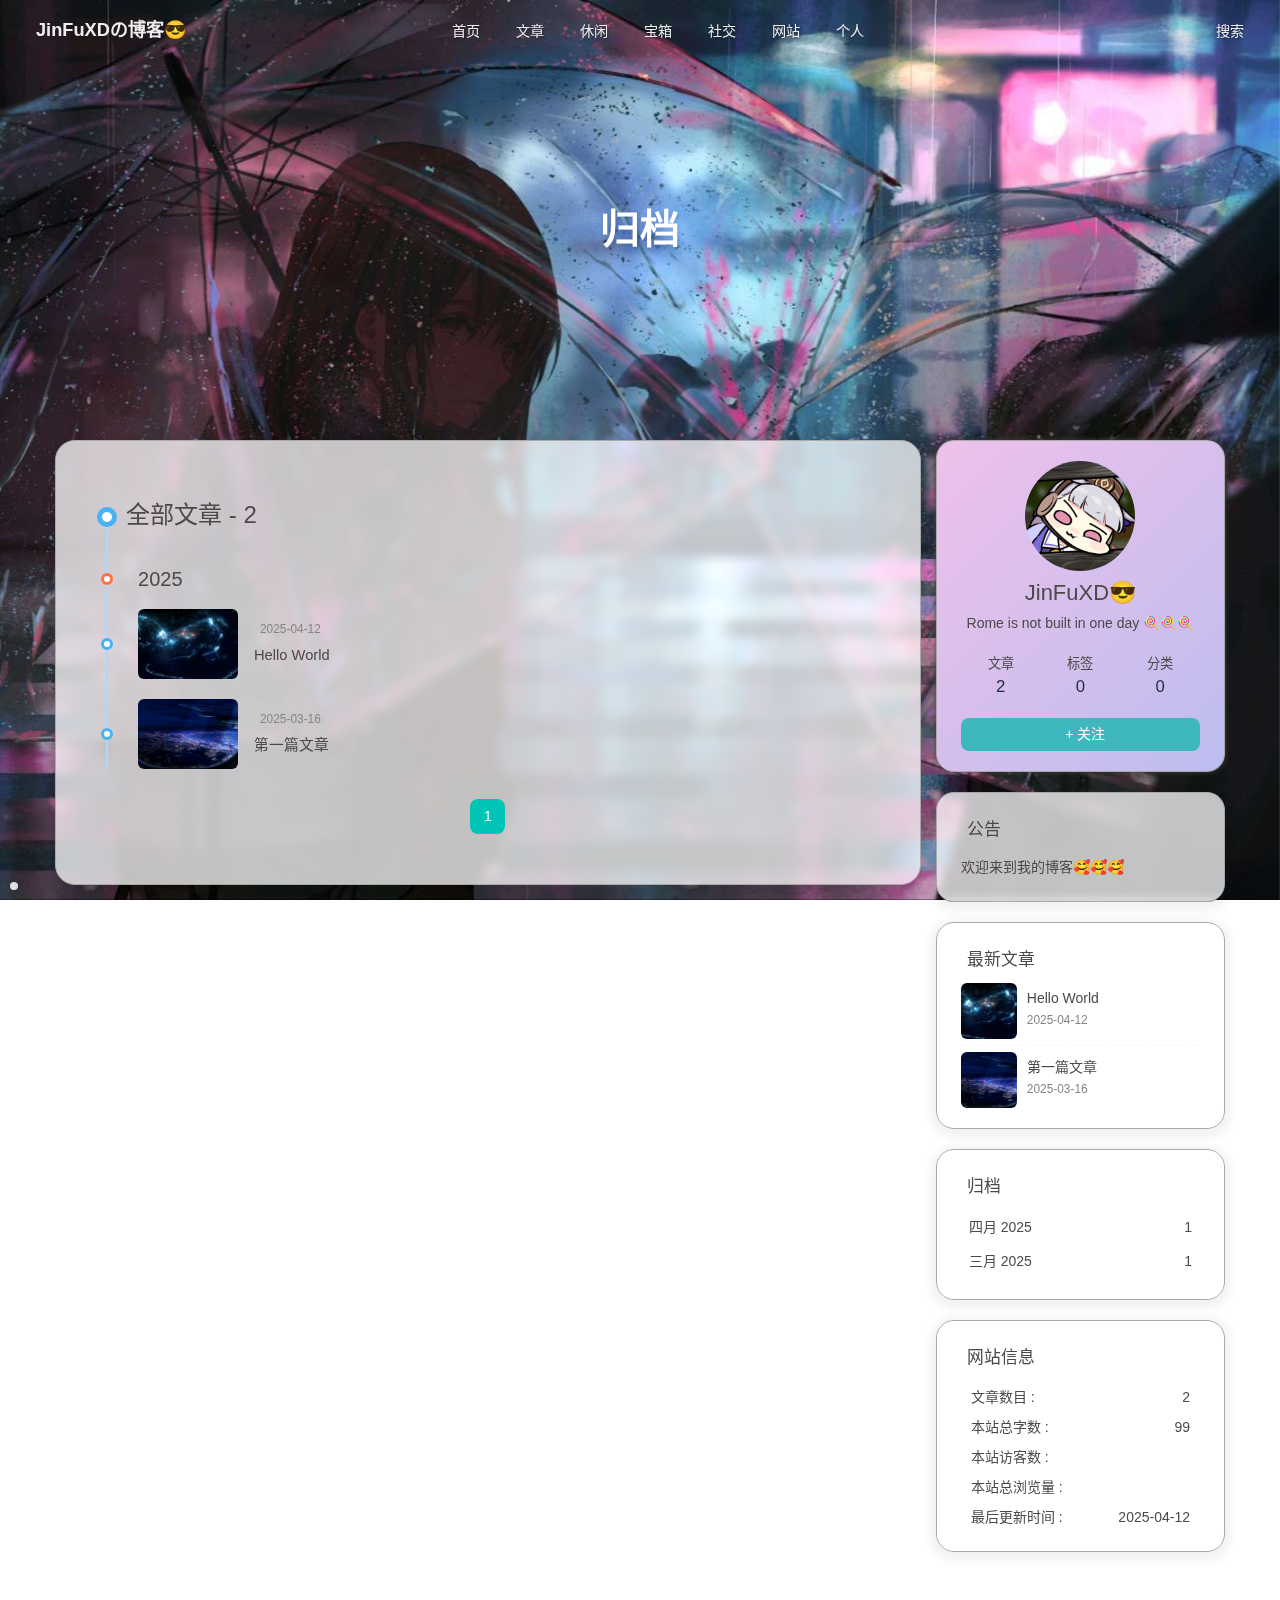
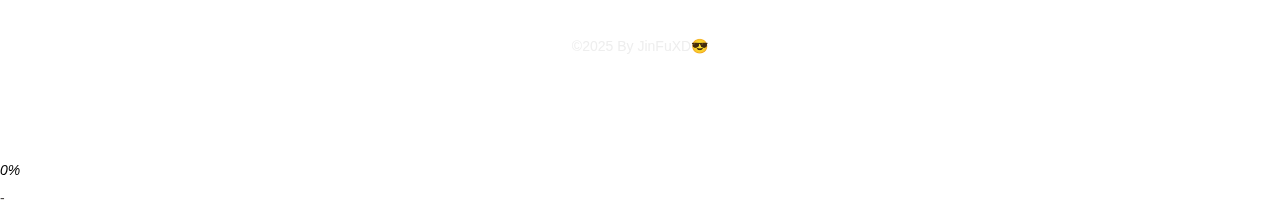
==== commit 0a8ad470: "Site updated: 2025-04-12 22:06:13" ====
--- a/archives/index.html
+++ b/archives/index.html
@@ -142,10 +142,10 @@
   isHighlightShrink: false,
   isToc: false,
   pageType: 'archive'
-}</script><link rel="stylesheet" href="/css/universe.css"><link rel="stylesheet" href="/css/custom.css" media="defer" onload="this.media='all'"><link rel="stylesheet" href="//at.alicdn.com/t/c/font_4889557_3l7i4uc7f5h.css" media="defer" onload="this.media='all'"><link rel="stylesheet" href="https://cdn.jsdelivr.net/gh/l-lin/font-awesome-animation/dist/font-awesome-animation.min.css"  media="defer" onload="this.media='all'"><link rel="stylesheet" href="/css/progress_bar.css" media="defer" onload="this.media='all'"><link rel="stylesheet" href="/css/readPercent.css"><span id="fps"></span><div id="myscoll"></div><!-- hexo injector head_end start --><link rel="stylesheet" href="https://unpkg.zhimg.com/hexo-butterfly-footer-beautify@1.0.0/lib/runtime.min.css" media="print" onload="this.media='all'"><link rel="stylesheet" href="https://cdn.jsdelivr.net/gh/Zfour/Butterfly-double-row-display@1.00/cardlistpost.min.css"/>
+}</script><link rel="stylesheet" href="/css/universe.css"><link rel="stylesheet" href="/css/custom.css" media="defer" onload="this.media='all'"><link rel="stylesheet" href="//at.alicdn.com/t/c/font_4889557_3l7i4uc7f5h.css" media="defer" onload="this.media='all'"><link rel="stylesheet" href="https://cdn.jsdelivr.net/gh/l-lin/font-awesome-animation/dist/font-awesome-animation.min.css"  media="defer" onload="this.media='all'"><link rel="stylesheet" href="/css/progress_bar.css" media="defer" onload="this.media='all'"><link rel="stylesheet" href="/css/readPercent.css"><span id="fps"></span><div id="myscoll"></div><!-- hexo injector head_end start --><link rel="stylesheet" href="https://cdn.jsdelivr.net/gh/Zfour/Butterfly-double-row-display@1.00/cardlistpost.min.css"/>
 <style>#recent-posts > .recent-post-item >.recent-post-info > .article-meta-wrap > .tags:before {content:"\A";
   white-space: pre;}#recent-posts > .recent-post-item >.recent-post-info > .article-meta-wrap > .tags > .article-meta__separator{display:none}</style>
-<link rel="stylesheet" href="https://npm.elemecdn.com/hexo-butterfly-tag-plugins-plus@latest/lib/assets/font-awesome-animation.min.css" media="defer" onload="this.media='all'"><link rel="stylesheet" href="https://npm.elemecdn.com/hexo-butterfly-tag-plugins-plus@latest/lib/tag_plugins.css" media="defer" onload="this.media='all'"><script src="https://npm.elemecdn.com/hexo-butterfly-tag-plugins-plus@latest/lib/assets/carousel-touch.js"></script><link rel="stylesheet" href="https://npm.elemecdn.com/hexo-butterfly-swiper/lib/swiper.min.css" media="print" onload="this.media='all'"><link rel="stylesheet" href="https://npm.elemecdn.com/hexo-butterfly-swiper/lib/swiperstyle.css" media="print" onload="this.media='all'"><link rel="stylesheet" href="https://npm.elemecdn.com/hexo-butterfly-wowjs/lib/animate.min.css" media="print" onload="this.media='screen'"><!-- hexo injector head_end end --><meta name="generator" content="Hexo 7.3.0"></head><body><div id="loading-box" onclick="document.getElementById(&quot;loading-box&quot;).classList.add(&quot;loaded&quot;)"><div class="loading-bg"><div class="loading-img"></div><div class="loading-image-dot"></div></div></div><script>const preloader = {
+<link rel="stylesheet" href="https://unpkg.zhimg.com/hexo-butterfly-footer-beautify@1.0.0/lib/runtime.min.css" media="print" onload="this.media='all'"><link rel="stylesheet" href="https://npm.elemecdn.com/hexo-butterfly-swiper/lib/swiper.min.css" media="print" onload="this.media='all'"><link rel="stylesheet" href="https://npm.elemecdn.com/hexo-butterfly-swiper/lib/swiperstyle.css" media="print" onload="this.media='all'"><link rel="stylesheet" href="https://npm.elemecdn.com/hexo-butterfly-tag-plugins-plus@latest/lib/assets/font-awesome-animation.min.css" media="defer" onload="this.media='all'"><link rel="stylesheet" href="https://npm.elemecdn.com/hexo-butterfly-tag-plugins-plus@latest/lib/tag_plugins.css" media="defer" onload="this.media='all'"><script src="https://npm.elemecdn.com/hexo-butterfly-tag-plugins-plus@latest/lib/assets/carousel-touch.js"></script><link rel="stylesheet" href="https://npm.elemecdn.com/hexo-butterfly-wowjs/lib/animate.min.css" media="print" onload="this.media='screen'"><!-- hexo injector head_end end --><meta name="generator" content="Hexo 7.3.0"></head><body><div id="loading-box" onclick="document.getElementById(&quot;loading-box&quot;).classList.add(&quot;loaded&quot;)"><div class="loading-bg"><div class="loading-img"></div><div class="loading-image-dot"></div></div></div><script>const preloader = {
   endLoading: () => {
     document.body.style.overflow = 'auto';
     document.getElementById('loading-box').classList.add("loaded")
@@ -169,7 +169,7 @@
   Pace.restart()
 }, 'pace_restart')
 
-</script><link rel="stylesheet" href="/css/progress_bar.css"/><script src="https://cdn.jsdelivr.net/npm/pace-js/pace.min.js"></script><div id="web_bg" style="background-image: url(/img/26.jpg);"></div><div id="sidebar"><div id="menu-mask"></div><div id="sidebar-menus"><div class="avatar-img text-center"><img src="/img/touxiang.jpg" onerror="this.onerror=null;this.src='/img/friend_404.gif'" alt="avatar"/></div><div class="site-data text-center"><a href="/archives/"><div class="headline">文章</div><div class="length-num">4</div></a><a href="/tags/"><div class="headline">标签</div><div class="length-num">0</div></a><a href="/categories/"><div class="headline">分类</div><div class="length-num">0</div></a></div><div class="menus_items"><div class="menus_item"><a class="site-page faa-parent animated-hover" href="/"><i class="fa-fw icon-shengdanwu"></i><svg class="icon fa-tada" aria-hidden="true"><use xlink:href="#icon-shengdanwu"></use></svg><span> 首页</span></a></div><div class="menus_item"><a class="site-page group faa-parent animated-hover hide" href="javascript:void(0);"><svg class="icon fa-tada" aria-hidden="true"><use xlink:href="#icon-shengdan-xiaoben"></use></svg><span> 文章</span><i class="fas fa-chevron-down"></i></a><ul class="menus_item_child"><li><a class="site-page child faa-parent animated-hover" href="/archives/"><svg class="icon fa-tada" aria-hidden="true"><use xlink:href="#icon-shengdanhua">                   </use></svg><span> 归档</span></a></li><li><a class="site-page child faa-parent animated-hover" href="/categories/"><svg class="icon fa-tada" aria-hidden="true"><use xlink:href="#icon-shengdanbingqilin">                   </use></svg><span> 分类</span></a></li><li><a class="site-page child faa-parent animated-hover" href="/tags/"><svg class="icon fa-tada" aria-hidden="true"><use xlink:href="#icon-shengdanqian">                   </use></svg><span> 标签</span></a></li></ul></div><div class="menus_item"><a class="site-page group faa-parent animated-hover hide" href="javascript:void(0);"><svg class="icon fa-tada" aria-hidden="true"><use xlink:href="#icon-shengdanreyin"></use></svg><span> 休闲</span><i class="fas fa-chevron-down"></i></a><ul class="menus_item_child"><li><a class="site-page child faa-parent animated-hover" href="/life/music/"><svg class="icon fa-tada" aria-hidden="true"><use xlink:href="#icon-shengdanjieshuijingqiu">                   </use></svg><span> 音乐盒</span></a></li><li><a class="site-page child faa-parent animated-hover" href="/life/movie/"><svg class="icon fa-tada" aria-hidden="true"><use xlink:href="#icon-shengdanmei">                   </use></svg><span> 影院</span></a></li><li><a class="site-page child faa-parent animated-hover" href="/life/game/"><svg class="icon fa-tada" aria-hidden="true"><use xlink:href="#icon-shengdan-muma">                   </use></svg><span> 游戏</span></a></li></ul></div><div class="menus_item"><a class="site-page group faa-parent animated-hover hide" href="javascript:void(0);"><svg class="icon fa-tada" aria-hidden="true"><use xlink:href="#icon-shengdanliwu"></use></svg><span> 宝箱</span><i class="fas fa-chevron-down"></i></a><ul class="menus_item_child"><li><a class="site-page child faa-parent animated-hover" href="/box/gallery/"><svg class="icon fa-tada" aria-hidden="true"><use xlink:href="#icon-shengdanguo">                   </use></svg><span> 相册</span></a></li><li><a class="site-page child faa-parent animated-hover" href="/box/animation/"><svg class="icon fa-tada" aria-hidden="true"><use xlink:href="#icon-shengdanxuehua">                   </use></svg><span> 番剧</span></a></li><li><a class="site-page child faa-parent animated-hover" href="/box/nav/"><svg class="icon fa-tada" aria-hidden="true"><use xlink:href="#icon-shengdan-weijin">                   </use></svg><span> 网址导航</span></a></li></ul></div><div class="menus_item"><a class="site-page group faa-parent animated-hover hide" href="javascript:void(0);"><svg class="icon fa-tada" aria-hidden="true"><use xlink:href="#icon-shengdan-xinxiang"></use></svg><span> 社交</span><i class="fas fa-chevron-down"></i></a><ul class="menus_item_child"><li><a class="site-page child faa-parent animated-hover" href="/social/pengyouquan/"><svg class="icon fa-tada" aria-hidden="true"><use xlink:href="#icon-shengdanhuahuan">                   </use></svg><span> 朋友圈</span></a></li><li><a class="site-page child faa-parent animated-hover" href="/comments/"><svg class="icon fa-tada" aria-hidden="true"><use xlink:href="#icon-shengdanheqia">                   </use></svg><span> 留言板</span></a></li></ul></div><div class="menus_item"><a class="site-page group faa-parent animated-hover hide" href="javascript:void(0);"><svg class="icon fa-tada" aria-hidden="true"><use xlink:href="#icon-shengdanwanou"></use></svg><span> 网站</span><i class="fas fa-chevron-down"></i></a><ul class="menus_item_child"><li><a class="site-page child faa-parent animated-hover" href="/site/census/"><svg class="icon fa-tada" aria-hidden="true"><use xlink:href="#icon-shengdanxiaoxiong">                   </use></svg><span> 网站统计</span></a></li><li><a class="site-page child faa-parent animated-hover" href="/site/echarts/"><svg class="icon fa-tada" aria-hidden="true"><use xlink:href="#icon-shengdan-shaoji">                   </use></svg><span> 文章统计</span></a></li></ul></div><div class="menus_item"><a class="site-page group faa-parent animated-hover hide" href="javascript:void(0);"><svg class="icon fa-tada" aria-hidden="true"><use xlink:href="#icon-shengdannvlang"></use></svg><span> 个人</span><i class="fas fa-chevron-down"></i></a><ul class="menus_item_child"><li><a class="site-page child faa-parent animated-hover" href="/personal/bb/"><svg class="icon fa-tada" aria-hidden="true"><use xlink:href="#icon-shengdanqiqiu">                   </use></svg><span> 牢骚</span></a></li><li><a class="site-page child faa-parent animated-hover" href="/personal/about/"><svg class="icon fa-tada" aria-hidden="true"><use xlink:href="#icon-shengdanwazi">                   </use></svg><span> 关于</span></a></li></ul></div></div></div></div><div class="page" id="body-wrap"><header class="not-home-page" id="page-header"><nav id="nav"><span id="blog-info"><a class="nav-site-title" href="/"><span class="site-name">JinFuXDの博客😎</span></a></span><div id="menus"><div id="search-button"><span class="site-page social-icon search"><i class="fas fa-search fa-fw"></i><span> 搜索</span></span></div><div class="menus_items"><div class="menus_item"><a class="site-page faa-parent animated-hover" href="/"><i class="fa-fw icon-shengdanwu"></i><svg class="icon fa-tada" aria-hidden="true"><use xlink:href="#icon-shengdanwu"></use></svg><span> 首页</span></a></div><div class="menus_item"><a class="site-page group faa-parent animated-hover hide" href="javascript:void(0);"><svg class="icon fa-tada" aria-hidden="true"><use xlink:href="#icon-shengdan-xiaoben"></use></svg><span> 文章</span><i class="fas fa-chevron-down"></i></a><ul class="menus_item_child"><li><a class="site-page child faa-parent animated-hover" href="/archives/"><svg class="icon fa-tada" aria-hidden="true"><use xlink:href="#icon-shengdanhua">                   </use></svg><span> 归档</span></a></li><li><a class="site-page child faa-parent animated-hover" href="/categories/"><svg class="icon fa-tada" aria-hidden="true"><use xlink:href="#icon-shengdanbingqilin">                   </use></svg><span> 分类</span></a></li><li><a class="site-page child faa-parent animated-hover" href="/tags/"><svg class="icon fa-tada" aria-hidden="true"><use xlink:href="#icon-shengdanqian">                   </use></svg><span> 标签</span></a></li></ul></div><div class="menus_item"><a class="site-page group faa-parent animated-hover hide" href="javascript:void(0);"><svg class="icon fa-tada" aria-hidden="true"><use xlink:href="#icon-shengdanreyin"></use></svg><span> 休闲</span><i class="fas fa-chevron-down"></i></a><ul class="menus_item_child"><li><a class="site-page child faa-parent animated-hover" href="/life/music/"><svg class="icon fa-tada" aria-hidden="true"><use xlink:href="#icon-shengdanjieshuijingqiu">                   </use></svg><span> 音乐盒</span></a></li><li><a class="site-page child faa-parent animated-hover" href="/life/movie/"><svg class="icon fa-tada" aria-hidden="true"><use xlink:href="#icon-shengdanmei">                   </use></svg><span> 影院</span></a></li><li><a class="site-page child faa-parent animated-hover" href="/life/game/"><svg class="icon fa-tada" aria-hidden="true"><use xlink:href="#icon-shengdan-muma">                   </use></svg><span> 游戏</span></a></li></ul></div><div class="menus_item"><a class="site-page group faa-parent animated-hover hide" href="javascript:void(0);"><svg class="icon fa-tada" aria-hidden="true"><use xlink:href="#icon-shengdanliwu"></use></svg><span> 宝箱</span><i class="fas fa-chevron-down"></i></a><ul class="menus_item_child"><li><a class="site-page child faa-parent animated-hover" href="/box/gallery/"><svg class="icon fa-tada" aria-hidden="true"><use xlink:href="#icon-shengdanguo">                   </use></svg><span> 相册</span></a></li><li><a class="site-page child faa-parent animated-hover" href="/box/animation/"><svg class="icon fa-tada" aria-hidden="true"><use xlink:href="#icon-shengdanxuehua">                   </use></svg><span> 番剧</span></a></li><li><a class="site-page child faa-parent animated-hover" href="/box/nav/"><svg class="icon fa-tada" aria-hidden="true"><use xlink:href="#icon-shengdan-weijin">                   </use></svg><span> 网址导航</span></a></li></ul></div><div class="menus_item"><a class="site-page group faa-parent animated-hover hide" href="javascript:void(0);"><svg class="icon fa-tada" aria-hidden="true"><use xlink:href="#icon-shengdan-xinxiang"></use></svg><span> 社交</span><i class="fas fa-chevron-down"></i></a><ul class="menus_item_child"><li><a class="site-page child faa-parent animated-hover" href="/social/pengyouquan/"><svg class="icon fa-tada" aria-hidden="true"><use xlink:href="#icon-shengdanhuahuan">                   </use></svg><span> 朋友圈</span></a></li><li><a class="site-page child faa-parent animated-hover" href="/comments/"><svg class="icon fa-tada" aria-hidden="true"><use xlink:href="#icon-shengdanheqia">                   </use></svg><span> 留言板</span></a></li></ul></div><div class="menus_item"><a class="site-page group faa-parent animated-hover hide" href="javascript:void(0);"><svg class="icon fa-tada" aria-hidden="true"><use xlink:href="#icon-shengdanwanou"></use></svg><span> 网站</span><i class="fas fa-chevron-down"></i></a><ul class="menus_item_child"><li><a class="site-page child faa-parent animated-hover" href="/site/census/"><svg class="icon fa-tada" aria-hidden="true"><use xlink:href="#icon-shengdanxiaoxiong">                   </use></svg><span> 网站统计</span></a></li><li><a class="site-page child faa-parent animated-hover" href="/site/echarts/"><svg class="icon fa-tada" aria-hidden="true"><use xlink:href="#icon-shengdan-shaoji">                   </use></svg><span> 文章统计</span></a></li></ul></div><div class="menus_item"><a class="site-page group faa-parent animated-hover hide" href="javascript:void(0);"><svg class="icon fa-tada" aria-hidden="true"><use xlink:href="#icon-shengdannvlang"></use></svg><span> 个人</span><i class="fas fa-chevron-down"></i></a><ul class="menus_item_child"><li><a class="site-page child faa-parent animated-hover" href="/personal/bb/"><svg class="icon fa-tada" aria-hidden="true"><use xlink:href="#icon-shengdanqiqiu">                   </use></svg><span> 牢骚</span></a></li><li><a class="site-page child faa-parent animated-hover" href="/personal/about/"><svg class="icon fa-tada" aria-hidden="true"><use xlink:href="#icon-shengdanwazi">                   </use></svg><span> 关于</span></a></li></ul></div></div><div id="toggle-menu"><span class="site-page"><i class="fas fa-bars fa-fw"></i></span></div></div></nav><div id="page-site-info"><h1 id="site-title">归档</h1></div></header><main class="layout" id="content-inner"><div id="archive"><div class="article-sort-title">全部文章 - 4</div><div class="article-sort"><div class="article-sort-item year">2025</div><div class="article-sort-item"><a class="article-sort-item-img" href="/2025/04/12/hello-world/" title="Hello World"><img src="/img/16.jpg" alt="Hello World" onerror="this.onerror=null;this.src='/img/404.jpg'"></a><div class="article-sort-item-info"><div class="article-sort-item-time"><i class="far fa-calendar-alt"></i><time class="post-meta-date-created" datetime="2025-04-12T13:25:56.419Z" title="发表于 2025-04-12 21:25:56">2025-04-12</time></div><a class="article-sort-item-title" href="/2025/04/12/hello-world/" title="Hello World">Hello World</a></div></div><div class="article-sort-item"><a class="article-sort-item-img" href="/2025/03/20/1/" title="1"><img src="/img/17.jpg" alt="1" onerror="this.onerror=null;this.src='/img/404.jpg'"></a><div class="article-sort-item-info"><div class="article-sort-item-time"><i class="far fa-calendar-alt"></i><time class="post-meta-date-created" datetime="2025-03-20T13:40:00.000Z" title="发表于 2025-03-20 21:40:00">2025-03-20</time></div><a class="article-sort-item-title" href="/2025/03/20/1/" title="1">1</a></div></div><div class="article-sort-item"><a class="article-sort-item-img" href="/2025/03/20/%E7%AC%AC%E4%BA%8C%E7%AF%87%E6%96%87%E7%AB%A0/" title="第二篇文章"><img src="/img/16.jpg" alt="第二篇文章" onerror="this.onerror=null;this.src='/img/404.jpg'"></a><div class="article-sort-item-info"><div class="article-sort-item-time"><i class="far fa-calendar-alt"></i><time class="post-meta-date-created" datetime="2025-03-20T13:40:00.000Z" title="发表于 2025-03-20 21:40:00">2025-03-20</time></div><a class="article-sort-item-title" href="/2025/03/20/%E7%AC%AC%E4%BA%8C%E7%AF%87%E6%96%87%E7%AB%A0/" title="第二篇文章">第二篇文章</a></div></div><div class="article-sort-item"><a class="article-sort-item-img" href="/2025/03/16/%E7%AC%AC%E4%B8%80%E7%AF%87%E6%96%87%E7%AB%A0/" title="第一篇文章"><img src="/img/15.jpg" alt="第一篇文章" onerror="this.onerror=null;this.src='/img/404.jpg'"></a><div class="article-sort-item-info"><div class="article-sort-item-time"><i class="far fa-calendar-alt"></i><time class="post-meta-date-created" datetime="2025-03-16T07:59:00.000Z" title="发表于 2025-03-16 15:59:00">2025-03-16</time></div><a class="article-sort-item-title" href="/2025/03/16/%E7%AC%AC%E4%B8%80%E7%AF%87%E6%96%87%E7%AB%A0/" title="第一篇文章">第一篇文章</a></div></div></div><nav id="pagination"><div class="pagination"><span class="page-number current">1</span></div></nav></div><div class="aside-content" id="aside-content"><div class="card-widget card-info text-center"><div class="avatar-img"><img src="/img/touxiang.jpg" onerror="this.onerror=null;this.src='/img/friend_404.gif'" alt="avatar"/></div><div class="author-info-name">JinFuXD😎</div><div class="author-info-description">Rome is not built in one day 🍭🍭🍭</div><div class="site-data"><a href="/archives/"><div class="headline">文章</div><div class="length-num">4</div></a><a href="/tags/"><div class="headline">标签</div><div class="length-num">0</div></a><a href="/categories/"><div class="headline">分类</div><div class="length-num">0</div></a></div><a id="card-info-btn" target="_blank" rel="noopener" href="https://github.com/JinFuXD"><i class="fab fa-github"></i><span>+ 关注</span></a></div><div class="card-widget card-announcement"><div class="item-headline"><i class="fas fa-bullhorn fa-shake"></i><span>公告</span></div><div class="announcement_content">欢迎来到我的博客🥰🥰🥰</div></div><div class="sticky_layout"><div class="card-widget card-recent-post"><div class="item-headline"><i class="fas fa-history"></i><span>最新文章</span></div><div class="aside-list"><div class="aside-list-item"><a class="thumbnail" href="/2025/04/12/hello-world/" title="Hello World"><img src="/img/16.jpg" onerror="this.onerror=null;this.src='/img/404.jpg'" alt="Hello World"/></a><div class="content"><a class="title" href="/2025/04/12/hello-world/" title="Hello World">Hello World</a><time datetime="2025-04-12T13:25:56.419Z" title="发表于 2025-04-12 21:25:56">2025-04-12</time></div></div><div class="aside-list-item"><a class="thumbnail" href="/2025/03/20/1/" title="1"><img src="/img/17.jpg" onerror="this.onerror=null;this.src='/img/404.jpg'" alt="1"/></a><div class="content"><a class="title" href="/2025/03/20/1/" title="1">1</a><time datetime="2025-03-20T13:40:00.000Z" title="发表于 2025-03-20 21:40:00">2025-03-20</time></div></div><div class="aside-list-item"><a class="thumbnail" href="/2025/03/20/%E7%AC%AC%E4%BA%8C%E7%AF%87%E6%96%87%E7%AB%A0/" title="第二篇文章"><img src="/img/16.jpg" onerror="this.onerror=null;this.src='/img/404.jpg'" alt="第二篇文章"/></a><div class="content"><a class="title" href="/2025/03/20/%E7%AC%AC%E4%BA%8C%E7%AF%87%E6%96%87%E7%AB%A0/" title="第二篇文章">第二篇文章</a><time datetime="2025-03-20T13:40:00.000Z" title="发表于 2025-03-20 21:40:00">2025-03-20</time></div></div><div class="aside-list-item"><a class="thumbnail" href="/2025/03/16/%E7%AC%AC%E4%B8%80%E7%AF%87%E6%96%87%E7%AB%A0/" title="第一篇文章"><img src="/img/15.jpg" onerror="this.onerror=null;this.src='/img/404.jpg'" alt="第一篇文章"/></a><div class="content"><a class="title" href="/2025/03/16/%E7%AC%AC%E4%B8%80%E7%AF%87%E6%96%87%E7%AB%A0/" title="第一篇文章">第一篇文章</a><time datetime="2025-03-16T07:59:00.000Z" title="发表于 2025-03-16 15:59:00">2025-03-16</time></div></div></div></div><div class="card-widget card-archives">
+</script><link rel="stylesheet" href="/css/progress_bar.css"/><script src="https://cdn.jsdelivr.net/npm/pace-js/pace.min.js"></script><div id="web_bg" style="background-image: url(/img/26.jpg);"></div><div id="sidebar"><div id="menu-mask"></div><div id="sidebar-menus"><div class="avatar-img text-center"><img src="/img/touxiang.jpg" onerror="this.onerror=null;this.src='/img/friend_404.gif'" alt="avatar"/></div><div class="site-data text-center"><a href="/archives/"><div class="headline">文章</div><div class="length-num">2</div></a><a href="/tags/"><div class="headline">标签</div><div class="length-num">0</div></a><a href="/categories/"><div class="headline">分类</div><div class="length-num">0</div></a></div><div class="menus_items"><div class="menus_item"><a class="site-page faa-parent animated-hover" href="/"><i class="fa-fw icon-shengdanwu"></i><svg class="icon fa-tada" aria-hidden="true"><use xlink:href="#icon-shengdanwu"></use></svg><span> 首页</span></a></div><div class="menus_item"><a class="site-page group faa-parent animated-hover hide" href="javascript:void(0);"><svg class="icon fa-tada" aria-hidden="true"><use xlink:href="#icon-shengdan-xiaoben"></use></svg><span> 文章</span><i class="fas fa-chevron-down"></i></a><ul class="menus_item_child"><li><a class="site-page child faa-parent animated-hover" href="/archives/"><svg class="icon fa-tada" aria-hidden="true"><use xlink:href="#icon-shengdanhua">                   </use></svg><span> 归档</span></a></li><li><a class="site-page child faa-parent animated-hover" href="/categories/"><svg class="icon fa-tada" aria-hidden="true"><use xlink:href="#icon-shengdanbingqilin">                   </use></svg><span> 分类</span></a></li><li><a class="site-page child faa-parent animated-hover" href="/tags/"><svg class="icon fa-tada" aria-hidden="true"><use xlink:href="#icon-shengdanqian">                   </use></svg><span> 标签</span></a></li></ul></div><div class="menus_item"><a class="site-page group faa-parent animated-hover hide" href="javascript:void(0);"><svg class="icon fa-tada" aria-hidden="true"><use xlink:href="#icon-shengdanreyin"></use></svg><span> 休闲</span><i class="fas fa-chevron-down"></i></a><ul class="menus_item_child"><li><a class="site-page child faa-parent animated-hover" href="/life/music/"><svg class="icon fa-tada" aria-hidden="true"><use xlink:href="#icon-shengdanjieshuijingqiu">                   </use></svg><span> 音乐盒</span></a></li><li><a class="site-page child faa-parent animated-hover" href="/life/movie/"><svg class="icon fa-tada" aria-hidden="true"><use xlink:href="#icon-shengdanmei">                   </use></svg><span> 影院</span></a></li><li><a class="site-page child faa-parent animated-hover" href="/life/game/"><svg class="icon fa-tada" aria-hidden="true"><use xlink:href="#icon-shengdan-muma">                   </use></svg><span> 游戏</span></a></li></ul></div><div class="menus_item"><a class="site-page group faa-parent animated-hover hide" href="javascript:void(0);"><svg class="icon fa-tada" aria-hidden="true"><use xlink:href="#icon-shengdanliwu"></use></svg><span> 宝箱</span><i class="fas fa-chevron-down"></i></a><ul class="menus_item_child"><li><a class="site-page child faa-parent animated-hover" href="/box/gallery/"><svg class="icon fa-tada" aria-hidden="true"><use xlink:href="#icon-shengdanguo">                   </use></svg><span> 相册</span></a></li><li><a class="site-page child faa-parent animated-hover" href="/box/animation/"><svg class="icon fa-tada" aria-hidden="true"><use xlink:href="#icon-shengdanxuehua">                   </use></svg><span> 番剧</span></a></li><li><a class="site-page child faa-parent animated-hover" href="/box/nav/"><svg class="icon fa-tada" aria-hidden="true"><use xlink:href="#icon-shengdan-weijin">                   </use></svg><span> 网址导航</span></a></li></ul></div><div class="menus_item"><a class="site-page group faa-parent animated-hover hide" href="javascript:void(0);"><svg class="icon fa-tada" aria-hidden="true"><use xlink:href="#icon-shengdan-xinxiang"></use></svg><span> 社交</span><i class="fas fa-chevron-down"></i></a><ul class="menus_item_child"><li><a class="site-page child faa-parent animated-hover" href="/social/pengyouquan/"><svg class="icon fa-tada" aria-hidden="true"><use xlink:href="#icon-shengdanhuahuan">                   </use></svg><span> 朋友圈</span></a></li><li><a class="site-page child faa-parent animated-hover" href="/comments/"><svg class="icon fa-tada" aria-hidden="true"><use xlink:href="#icon-shengdanheqia">                   </use></svg><span> 留言板</span></a></li></ul></div><div class="menus_item"><a class="site-page group faa-parent animated-hover hide" href="javascript:void(0);"><svg class="icon fa-tada" aria-hidden="true"><use xlink:href="#icon-shengdanwanou"></use></svg><span> 网站</span><i class="fas fa-chevron-down"></i></a><ul class="menus_item_child"><li><a class="site-page child faa-parent animated-hover" href="/site/census/"><svg class="icon fa-tada" aria-hidden="true"><use xlink:href="#icon-shengdanxiaoxiong">                   </use></svg><span> 网站统计</span></a></li><li><a class="site-page child faa-parent animated-hover" href="/site/echarts/"><svg class="icon fa-tada" aria-hidden="true"><use xlink:href="#icon-shengdan-shaoji">                   </use></svg><span> 文章统计</span></a></li></ul></div><div class="menus_item"><a class="site-page group faa-parent animated-hover hide" href="javascript:void(0);"><svg class="icon fa-tada" aria-hidden="true"><use xlink:href="#icon-shengdannvlang"></use></svg><span> 个人</span><i class="fas fa-chevron-down"></i></a><ul class="menus_item_child"><li><a class="site-page child faa-parent animated-hover" href="/personal/bb/"><svg class="icon fa-tada" aria-hidden="true"><use xlink:href="#icon-shengdanqiqiu">                   </use></svg><span> 牢骚</span></a></li><li><a class="site-page child faa-parent animated-hover" href="/personal/about/"><svg class="icon fa-tada" aria-hidden="true"><use xlink:href="#icon-shengdanwazi">                   </use></svg><span> 关于</span></a></li></ul></div></div></div></div><div class="page" id="body-wrap"><header class="not-home-page" id="page-header"><nav id="nav"><span id="blog-info"><a class="nav-site-title" href="/"><span class="site-name">JinFuXDの博客😎</span></a></span><div id="menus"><div id="search-button"><span class="site-page social-icon search"><i class="fas fa-search fa-fw"></i><span> 搜索</span></span></div><div class="menus_items"><div class="menus_item"><a class="site-page faa-parent animated-hover" href="/"><i class="fa-fw icon-shengdanwu"></i><svg class="icon fa-tada" aria-hidden="true"><use xlink:href="#icon-shengdanwu"></use></svg><span> 首页</span></a></div><div class="menus_item"><a class="site-page group faa-parent animated-hover hide" href="javascript:void(0);"><svg class="icon fa-tada" aria-hidden="true"><use xlink:href="#icon-shengdan-xiaoben"></use></svg><span> 文章</span><i class="fas fa-chevron-down"></i></a><ul class="menus_item_child"><li><a class="site-page child faa-parent animated-hover" href="/archives/"><svg class="icon fa-tada" aria-hidden="true"><use xlink:href="#icon-shengdanhua">                   </use></svg><span> 归档</span></a></li><li><a class="site-page child faa-parent animated-hover" href="/categories/"><svg class="icon fa-tada" aria-hidden="true"><use xlink:href="#icon-shengdanbingqilin">                   </use></svg><span> 分类</span></a></li><li><a class="site-page child faa-parent animated-hover" href="/tags/"><svg class="icon fa-tada" aria-hidden="true"><use xlink:href="#icon-shengdanqian">                   </use></svg><span> 标签</span></a></li></ul></div><div class="menus_item"><a class="site-page group faa-parent animated-hover hide" href="javascript:void(0);"><svg class="icon fa-tada" aria-hidden="true"><use xlink:href="#icon-shengdanreyin"></use></svg><span> 休闲</span><i class="fas fa-chevron-down"></i></a><ul class="menus_item_child"><li><a class="site-page child faa-parent animated-hover" href="/life/music/"><svg class="icon fa-tada" aria-hidden="true"><use xlink:href="#icon-shengdanjieshuijingqiu">                   </use></svg><span> 音乐盒</span></a></li><li><a class="site-page child faa-parent animated-hover" href="/life/movie/"><svg class="icon fa-tada" aria-hidden="true"><use xlink:href="#icon-shengdanmei">                   </use></svg><span> 影院</span></a></li><li><a class="site-page child faa-parent animated-hover" href="/life/game/"><svg class="icon fa-tada" aria-hidden="true"><use xlink:href="#icon-shengdan-muma">                   </use></svg><span> 游戏</span></a></li></ul></div><div class="menus_item"><a class="site-page group faa-parent animated-hover hide" href="javascript:void(0);"><svg class="icon fa-tada" aria-hidden="true"><use xlink:href="#icon-shengdanliwu"></use></svg><span> 宝箱</span><i class="fas fa-chevron-down"></i></a><ul class="menus_item_child"><li><a class="site-page child faa-parent animated-hover" href="/box/gallery/"><svg class="icon fa-tada" aria-hidden="true"><use xlink:href="#icon-shengdanguo">                   </use></svg><span> 相册</span></a></li><li><a class="site-page child faa-parent animated-hover" href="/box/animation/"><svg class="icon fa-tada" aria-hidden="true"><use xlink:href="#icon-shengdanxuehua">                   </use></svg><span> 番剧</span></a></li><li><a class="site-page child faa-parent animated-hover" href="/box/nav/"><svg class="icon fa-tada" aria-hidden="true"><use xlink:href="#icon-shengdan-weijin">                   </use></svg><span> 网址导航</span></a></li></ul></div><div class="menus_item"><a class="site-page group faa-parent animated-hover hide" href="javascript:void(0);"><svg class="icon fa-tada" aria-hidden="true"><use xlink:href="#icon-shengdan-xinxiang"></use></svg><span> 社交</span><i class="fas fa-chevron-down"></i></a><ul class="menus_item_child"><li><a class="site-page child faa-parent animated-hover" href="/social/pengyouquan/"><svg class="icon fa-tada" aria-hidden="true"><use xlink:href="#icon-shengdanhuahuan">                   </use></svg><span> 朋友圈</span></a></li><li><a class="site-page child faa-parent animated-hover" href="/comments/"><svg class="icon fa-tada" aria-hidden="true"><use xlink:href="#icon-shengdanheqia">                   </use></svg><span> 留言板</span></a></li></ul></div><div class="menus_item"><a class="site-page group faa-parent animated-hover hide" href="javascript:void(0);"><svg class="icon fa-tada" aria-hidden="true"><use xlink:href="#icon-shengdanwanou"></use></svg><span> 网站</span><i class="fas fa-chevron-down"></i></a><ul class="menus_item_child"><li><a class="site-page child faa-parent animated-hover" href="/site/census/"><svg class="icon fa-tada" aria-hidden="true"><use xlink:href="#icon-shengdanxiaoxiong">                   </use></svg><span> 网站统计</span></a></li><li><a class="site-page child faa-parent animated-hover" href="/site/echarts/"><svg class="icon fa-tada" aria-hidden="true"><use xlink:href="#icon-shengdan-shaoji">                   </use></svg><span> 文章统计</span></a></li></ul></div><div class="menus_item"><a class="site-page group faa-parent animated-hover hide" href="javascript:void(0);"><svg class="icon fa-tada" aria-hidden="true"><use xlink:href="#icon-shengdannvlang"></use></svg><span> 个人</span><i class="fas fa-chevron-down"></i></a><ul class="menus_item_child"><li><a class="site-page child faa-parent animated-hover" href="/personal/bb/"><svg class="icon fa-tada" aria-hidden="true"><use xlink:href="#icon-shengdanqiqiu">                   </use></svg><span> 牢骚</span></a></li><li><a class="site-page child faa-parent animated-hover" href="/personal/about/"><svg class="icon fa-tada" aria-hidden="true"><use xlink:href="#icon-shengdanwazi">                   </use></svg><span> 关于</span></a></li></ul></div></div><div id="toggle-menu"><span class="site-page"><i class="fas fa-bars fa-fw"></i></span></div></div></nav><div id="page-site-info"><h1 id="site-title">归档</h1></div></header><main class="layout" id="content-inner"><div id="archive"><div class="article-sort-title">全部文章 - 2</div><div class="article-sort"><div class="article-sort-item year">2025</div><div class="article-sort-item"><a class="article-sort-item-img" href="/2025/04/12/hello-world/" title="Hello World"><img src="/img/16.jpg" alt="Hello World" onerror="this.onerror=null;this.src='/img/404.jpg'"></a><div class="article-sort-item-info"><div class="article-sort-item-time"><i class="far fa-calendar-alt"></i><time class="post-meta-date-created" datetime="2025-04-12T13:25:56.419Z" title="发表于 2025-04-12 21:25:56">2025-04-12</time></div><a class="article-sort-item-title" href="/2025/04/12/hello-world/" title="Hello World">Hello World</a></div></div><div class="article-sort-item"><a class="article-sort-item-img" href="/2025/03/16/%E7%AC%AC%E4%B8%80%E7%AF%87%E6%96%87%E7%AB%A0/" title="第一篇文章"><img src="/img/15.jpg" alt="第一篇文章" onerror="this.onerror=null;this.src='/img/404.jpg'"></a><div class="article-sort-item-info"><div class="article-sort-item-time"><i class="far fa-calendar-alt"></i><time class="post-meta-date-created" datetime="2025-03-16T07:59:00.000Z" title="发表于 2025-03-16 15:59:00">2025-03-16</time></div><a class="article-sort-item-title" href="/2025/03/16/%E7%AC%AC%E4%B8%80%E7%AF%87%E6%96%87%E7%AB%A0/" title="第一篇文章">第一篇文章</a></div></div></div><nav id="pagination"><div class="pagination"><span class="page-number current">1</span></div></nav></div><div class="aside-content" id="aside-content"><div class="card-widget card-info text-center"><div class="avatar-img"><img src="/img/touxiang.jpg" onerror="this.onerror=null;this.src='/img/friend_404.gif'" alt="avatar"/></div><div class="author-info-name">JinFuXD😎</div><div class="author-info-description">Rome is not built in one day 🍭🍭🍭</div><div class="site-data"><a href="/archives/"><div class="headline">文章</div><div class="length-num">2</div></a><a href="/tags/"><div class="headline">标签</div><div class="length-num">0</div></a><a href="/categories/"><div class="headline">分类</div><div class="length-num">0</div></a></div><a id="card-info-btn" target="_blank" rel="noopener" href="https://github.com/JinFuXD"><i class="fab fa-github"></i><span>+ 关注</span></a></div><div class="card-widget card-announcement"><div class="item-headline"><i class="fas fa-bullhorn fa-shake"></i><span>公告</span></div><div class="announcement_content">欢迎来到我的博客🥰🥰🥰</div></div><div class="sticky_layout"><div class="card-widget card-recent-post"><div class="item-headline"><i class="fas fa-history"></i><span>最新文章</span></div><div class="aside-list"><div class="aside-list-item"><a class="thumbnail" href="/2025/04/12/hello-world/" title="Hello World"><img src="/img/16.jpg" onerror="this.onerror=null;this.src='/img/404.jpg'" alt="Hello World"/></a><div class="content"><a class="title" href="/2025/04/12/hello-world/" title="Hello World">Hello World</a><time datetime="2025-04-12T13:25:56.419Z" title="发表于 2025-04-12 21:25:56">2025-04-12</time></div></div><div class="aside-list-item"><a class="thumbnail" href="/2025/03/16/%E7%AC%AC%E4%B8%80%E7%AF%87%E6%96%87%E7%AB%A0/" title="第一篇文章"><img src="/img/15.jpg" onerror="this.onerror=null;this.src='/img/404.jpg'" alt="第一篇文章"/></a><div class="content"><a class="title" href="/2025/03/16/%E7%AC%AC%E4%B8%80%E7%AF%87%E6%96%87%E7%AB%A0/" title="第一篇文章">第一篇文章</a><time datetime="2025-03-16T07:59:00.000Z" title="发表于 2025-03-16 15:59:00">2025-03-16</time></div></div></div></div><div class="card-widget card-archives">
     <div class="item-headline">
       <i class="fas fa-archive"></i>
       <span>归档</span>
@@ -192,12 +192,12 @@
             <span class="card-archive-list-date">
               三月 2025
             </span>
-            <span class="card-archive-list-count">3</span>
+            <span class="card-archive-list-count">1</span>
           </a>
         </li>
       
     </ul>
-  </div><div class="card-widget card-webinfo"><div class="item-headline"><i class="fas fa-chart-line"></i><span>网站信息</span></div><div class="webinfo"><div class="webinfo-item"><div class="item-name">文章数目 :</div><div class="item-count">4</div></div><div class="webinfo-item"><div class="item-name">本站总字数 :</div><div class="item-count">126</div></div><div class="webinfo-item"><div class="item-name">本站访客数 :</div><div class="item-count" id="busuanzi_value_site_uv"><i class="fa-solid fa-spinner fa-spin"></i></div></div><div class="webinfo-item"><div class="item-name">本站总浏览量 :</div><div class="item-count" id="busuanzi_value_site_pv"><i class="fa-solid fa-spinner fa-spin"></i></div></div><div class="webinfo-item"><div class="item-name">最后更新时间 :</div><div class="item-count" id="last-push-date" data-lastPushDate="2025-04-12T13:54:23.561Z"><i class="fa-solid fa-spinner fa-spin"></i></div></div></div></div></div></div></main><footer id="footer"><div id="footer-wrap"><div class="copyright">&copy;2025 By JinFuXD😎</div></div></footer></div><div id="rightside"><div id="rightside-config-hide"><button id="translateLink" type="button" title="简繁转换">简</button><button id="darkmode" type="button" title="日间和夜间模式切换"><i class="fas fa-adjust"></i></button><button id="hide-aside-btn" type="button" title="单栏和双栏切换"><i class="fas fa-arrows-alt-h"></i></button></div><div id="rightside-config-show"><button id="rightside-config" type="button" title="设置"><i class="fas fa-cog fa-spin"></i></button><button id="go-up" type="button" title="回到顶部"><span class="scroll-percent"></span><i class="fas fa-arrow-up"></i></button></div></div><button id="go-up" type="button" title="回到顶部"><i class="fas fa-arrow-up"><span id="percent">0<span>%</span></span></i></button><div class="js-pjax" id="rightMenu"><div class="rightMenu-group rightMenu-small"><a class="rightMenu-item" href="javascript:window.history.back();"><i class="fa fa-arrow-left"></i></a><a class="rightMenu-item" href="javascript:window.history.forward();"><i class="fa fa-arrow-right"></i></a><a class="rightMenu-item" href="javascript:window.location.reload();"><i class="fa fa-refresh"></i></a><a class="rightMenu-item" href="javascript:rmf.scrollToTop();"><i class="fa fa-arrow-up"></i></a></div><div class="rightMenu-group rightMenu-line hide" id="menu-text"><a class="rightMenu-item" href="javascript:rmf.copySelect();"><i class="fa fa-copy"></i><span>复制</span></a><a class="rightMenu-item" href="javascript:window.open(&quot;https://www.baidu.com/s?wd=&quot;+window.getSelection().toString());window.location.reload();"><i class="fa fa-search"></i><span>百度搜索</span></a></div><div class="rightMenu-group rightMenu-line hide" id="menu-too"><a class="rightMenu-item" href="javascript:window.open(window.getSelection().toString());window.location.reload();"><i class="fa fa-link"></i><span>转到链接</span></a></div><div class="rightMenu-group rightMenu-line hide" id="menu-paste"><a class="rightMenu-item" href="javascript:rmf.paste()"><i class="fa fa-copy"></i><span>粘贴</span></a></div><div class="rightMenu-group rightMenu-line hide" id="menu-post"><a class="rightMenu-item" href="#post-comment"><i class="fas fa-comment"></i><span>空降评论</span></a><a class="rightMenu-item" href="javascript:rmf.copyWordsLink()"><i class="fa fa-link"></i><span>复制本文地址</span></a></div><div class="rightMenu-group rightMenu-line hide" id="menu-to"><a class="rightMenu-item" href="javascript:rmf.openWithNewTab()"><i class="fa fa-window-restore"></i><span>新窗口打开</span></a><a class="rightMenu-item" id="menu-too" href="javascript:rmf.open()"><i class="fa fa-link"></i><span>转到链接</span></a><a class="rightMenu-item" href="javascript:rmf.copyLink()"><i class="fa fa-copy"></i><span>复制链接</span></a></div><div class="rightMenu-group rightMenu-line hide" id="menu-img"><a class="rightMenu-item" href="javascript:rmf.saveAs()"><i class="fa fa-download"></i><span>保存图片</span></a><a class="rightMenu-item" href="javascript:rmf.openWithNewTab()"><i class="fa fa-window-restore"></i><span>在新窗口打开</span></a><a class="rightMenu-item" href="javascript:rmf.copyLink()"><i class="fa fa-copy"></i><span>复制图片链接</span></a></div><div class="rightMenu-group rightMenu-line"><a class="rightMenu-item" href="javascript:randomPost()"><i class="fa fa-paper-plane"></i><span>随便逛逛</span></a><a class="rightMenu-item" href="javascript:switchNightMode();"><i class="fa fa-moon"></i><span>昼夜切换</span></a><a class="rightMenu-item" href="javascript:rmf.switchReadMode();"><i class="fa fa-book"></i><span>阅读模式</span></a><a class="rightMenu-item" href="/personal/about/"><i class="fa fa-info-circle"></i><span>关于博客</span></a><a class="rightMenu-item" href="javascript:toggleWinbox();"><i class="fas fa-cog"></i><span>美化设置</span></a><a class="rightMenu-item" href="javascript:rmf.fullScreen();"><i class="fas fa-expand"></i><span>切换全屏</span></a><a class="rightMenu-item" href="javascript:window.print();"><i class="fa-solid fa-print"></i><span>打印页面</span></a></div></div><div><script src="/js/utils.js"></script><script src="/js/main.js"></script><script src="/js/tw_cn.js"></script><div class="js-pjax"></div><canvas id="universe"></canvas><script defer src="/js/universe.js"></script><script async src="//at.alicdn.com/t/c/font_4889557_3l7i4uc7f5h.js"></script><script async src="//npm.elemecdn.com/pace-js@1.2.4/pace.min.js"></script> - <script defer src="https://npm.elemecdn.com/jquery@latest/dist/jquery.min.js"></script><script defer data-pjax src="/js/cat.js"></script><script defer data-pjax src="/js/readPercent.js"></script><script type="text/javascript" src="https://cdn1.tianli0.top/npm/jquery@latest/dist/jquery.min.js"></script><script type="text/javascript" src="/js/rightmenu.js"></script><script async src="https://npm.elemecdn.com/tzy-blog/lib/js/other/sakura.js"></script><script async src="/js/fps.js"></script><script async src="/js/title.js"></script><script id="click-heart" src="https://cdn.jsdelivr.net/npm/butterfly-extsrc/dist/click-heart.min.js" async="async" mobile="false"></script><link rel="stylesheet" href="https://cdn.jsdelivr.net/npm/aplayer/dist/APlayer.min.css" media="print" onload="this.media='all'"><script src="https://cdn.jsdelivr.net/npm/aplayer/dist/APlayer.min.js"></script><script src="https://cdn.jsdelivr.net/npm/butterfly-extsrc/metingjs/dist/Meting.min.js"></script><script>(() => {
+  </div><div class="card-widget card-webinfo"><div class="item-headline"><i class="fas fa-chart-line"></i><span>网站信息</span></div><div class="webinfo"><div class="webinfo-item"><div class="item-name">文章数目 :</div><div class="item-count">2</div></div><div class="webinfo-item"><div class="item-name">本站总字数 :</div><div class="item-count">99</div></div><div class="webinfo-item"><div class="item-name">本站访客数 :</div><div class="item-count" id="busuanzi_value_site_uv"><i class="fa-solid fa-spinner fa-spin"></i></div></div><div class="webinfo-item"><div class="item-name">本站总浏览量 :</div><div class="item-count" id="busuanzi_value_site_pv"><i class="fa-solid fa-spinner fa-spin"></i></div></div><div class="webinfo-item"><div class="item-name">最后更新时间 :</div><div class="item-count" id="last-push-date" data-lastPushDate="2025-04-12T14:06:09.426Z"><i class="fa-solid fa-spinner fa-spin"></i></div></div></div></div></div></div></main><footer id="footer"><div id="footer-wrap"><div class="copyright">&copy;2025 By JinFuXD😎</div></div></footer></div><div id="rightside"><div id="rightside-config-hide"><button id="translateLink" type="button" title="简繁转换">简</button><button id="darkmode" type="button" title="日间和夜间模式切换"><i class="fas fa-adjust"></i></button><button id="hide-aside-btn" type="button" title="单栏和双栏切换"><i class="fas fa-arrows-alt-h"></i></button></div><div id="rightside-config-show"><button id="rightside-config" type="button" title="设置"><i class="fas fa-cog fa-spin"></i></button><button id="go-up" type="button" title="回到顶部"><span class="scroll-percent"></span><i class="fas fa-arrow-up"></i></button></div></div><button id="go-up" type="button" title="回到顶部"><i class="fas fa-arrow-up"><span id="percent">0<span>%</span></span></i></button><div class="js-pjax" id="rightMenu"><div class="rightMenu-group rightMenu-small"><a class="rightMenu-item" href="javascript:window.history.back();"><i class="fa fa-arrow-left"></i></a><a class="rightMenu-item" href="javascript:window.history.forward();"><i class="fa fa-arrow-right"></i></a><a class="rightMenu-item" href="javascript:window.location.reload();"><i class="fa fa-refresh"></i></a><a class="rightMenu-item" href="javascript:rmf.scrollToTop();"><i class="fa fa-arrow-up"></i></a></div><div class="rightMenu-group rightMenu-line hide" id="menu-text"><a class="rightMenu-item" href="javascript:rmf.copySelect();"><i class="fa fa-copy"></i><span>复制</span></a><a class="rightMenu-item" href="javascript:window.open(&quot;https://www.baidu.com/s?wd=&quot;+window.getSelection().toString());window.location.reload();"><i class="fa fa-search"></i><span>百度搜索</span></a></div><div class="rightMenu-group rightMenu-line hide" id="menu-too"><a class="rightMenu-item" href="javascript:window.open(window.getSelection().toString());window.location.reload();"><i class="fa fa-link"></i><span>转到链接</span></a></div><div class="rightMenu-group rightMenu-line hide" id="menu-paste"><a class="rightMenu-item" href="javascript:rmf.paste()"><i class="fa fa-copy"></i><span>粘贴</span></a></div><div class="rightMenu-group rightMenu-line hide" id="menu-post"><a class="rightMenu-item" href="#post-comment"><i class="fas fa-comment"></i><span>空降评论</span></a><a class="rightMenu-item" href="javascript:rmf.copyWordsLink()"><i class="fa fa-link"></i><span>复制本文地址</span></a></div><div class="rightMenu-group rightMenu-line hide" id="menu-to"><a class="rightMenu-item" href="javascript:rmf.openWithNewTab()"><i class="fa fa-window-restore"></i><span>新窗口打开</span></a><a class="rightMenu-item" id="menu-too" href="javascript:rmf.open()"><i class="fa fa-link"></i><span>转到链接</span></a><a class="rightMenu-item" href="javascript:rmf.copyLink()"><i class="fa fa-copy"></i><span>复制链接</span></a></div><div class="rightMenu-group rightMenu-line hide" id="menu-img"><a class="rightMenu-item" href="javascript:rmf.saveAs()"><i class="fa fa-download"></i><span>保存图片</span></a><a class="rightMenu-item" href="javascript:rmf.openWithNewTab()"><i class="fa fa-window-restore"></i><span>在新窗口打开</span></a><a class="rightMenu-item" href="javascript:rmf.copyLink()"><i class="fa fa-copy"></i><span>复制图片链接</span></a></div><div class="rightMenu-group rightMenu-line"><a class="rightMenu-item" href="javascript:randomPost()"><i class="fa fa-paper-plane"></i><span>随便逛逛</span></a><a class="rightMenu-item" href="javascript:switchNightMode();"><i class="fa fa-moon"></i><span>昼夜切换</span></a><a class="rightMenu-item" href="javascript:rmf.switchReadMode();"><i class="fa fa-book"></i><span>阅读模式</span></a><a class="rightMenu-item" href="/personal/about/"><i class="fa fa-info-circle"></i><span>关于博客</span></a><a class="rightMenu-item" href="javascript:toggleWinbox();"><i class="fas fa-cog"></i><span>美化设置</span></a><a class="rightMenu-item" href="javascript:rmf.fullScreen();"><i class="fas fa-expand"></i><span>切换全屏</span></a><a class="rightMenu-item" href="javascript:window.print();"><i class="fa-solid fa-print"></i><span>打印页面</span></a></div></div><div><script src="/js/utils.js"></script><script src="/js/main.js"></script><script src="/js/tw_cn.js"></script><div class="js-pjax"></div><canvas id="universe"></canvas><script defer src="/js/universe.js"></script><script async src="//at.alicdn.com/t/c/font_4889557_3l7i4uc7f5h.js"></script><script async src="//npm.elemecdn.com/pace-js@1.2.4/pace.min.js"></script> - <script defer src="https://npm.elemecdn.com/jquery@latest/dist/jquery.min.js"></script><script defer data-pjax src="/js/cat.js"></script><script defer data-pjax src="/js/readPercent.js"></script><script type="text/javascript" src="https://cdn1.tianli0.top/npm/jquery@latest/dist/jquery.min.js"></script><script type="text/javascript" src="/js/rightmenu.js"></script><script async src="https://npm.elemecdn.com/tzy-blog/lib/js/other/sakura.js"></script><script async src="/js/fps.js"></script><script async src="/js/title.js"></script><script id="click-heart" src="https://cdn.jsdelivr.net/npm/butterfly-extsrc/dist/click-heart.min.js" async="async" mobile="false"></script><link rel="stylesheet" href="https://cdn.jsdelivr.net/npm/aplayer/dist/APlayer.min.css" media="print" onload="this.media='all'"><script src="https://cdn.jsdelivr.net/npm/aplayer/dist/APlayer.min.js"></script><script src="https://cdn.jsdelivr.net/npm/butterfly-extsrc/metingjs/dist/Meting.min.js"></script><script>(() => {
   const destroyAplayer = () => {
     if (window.aplayers) {
       for (let i = 0; i < window.aplayers.length; i++) {
@@ -287,10 +287,10 @@
   else if (epage === cpage){
     butterfly_footer_beautify_injector_config();
   }
-  </script><script async src="/js/runtime.js"></script><script async src="//at.alicdn.com/t/font_2032782_8d5kxvn09md.js"></script><script data-pjax>
+  </script><script async src="/js/runtime.js"></script><script data-pjax>
   function butterfly_swiper_injector_config(){
     var parent_div_git = document.getElementById('recent-posts');
-    var item_html = '<div class="recent-post-item" style="height: auto;width: 100%"><div class="blog-slider swiper-container-fade swiper-container-horizontal" id="swiper_container"><div class="blog-slider__wrp swiper-wrapper" style="transition-duration: 0ms;"><div class="blog-slider__item swiper-slide" style="width: 750px; opacity: 1; transform: translate3d(0px, 0px, 0px); transition-duration: 0ms;"><a class="blog-slider__img" onclick="pjax.loadUrl(&quot;2025/03/20/1/&quot;);" href="javascript:void(0);" alt=""><img width="48" height="48" src="/img/17.jpg" alt="" onerror="this.src=https://unpkg.zhimg.com/akilar-candyassets/image/loading.gif; this.onerror = null;"/></a><div class="blog-slider__content"><span class="blog-slider__code">2025-03-20</span><a class="blog-slider__title" onclick="pjax.loadUrl(&quot;2025/03/20/1/&quot;);" href="javascript:void(0);" alt="">1</a><div class="blog-slider__text">再怎么看我也不知道怎么描述它的啦！</div><a class="blog-slider__button" onclick="pjax.loadUrl(&quot;2025/03/20/1/&quot;);" href="javascript:void(0);" alt="">详情       </a></div></div><div class="blog-slider__item swiper-slide" style="width: 750px; opacity: 1; transform: translate3d(0px, 0px, 0px); transition-duration: 0ms;"><a class="blog-slider__img" onclick="pjax.loadUrl(&quot;2025/03/20/第二篇文章/&quot;);" href="javascript:void(0);" alt=""><img width="48" height="48" src="/img/16.jpg" alt="" onerror="this.src=https://unpkg.zhimg.com/akilar-candyassets/image/loading.gif; this.onerror = null;"/></a><div class="blog-slider__content"><span class="blog-slider__code">2025-03-20</span><a class="blog-slider__title" onclick="pjax.loadUrl(&quot;2025/03/20/第二篇文章/&quot;);" href="javascript:void(0);" alt="">第二篇文章</a><div class="blog-slider__text">再怎么看我也不知道怎么描述它的啦！</div><a class="blog-slider__button" onclick="pjax.loadUrl(&quot;2025/03/20/第二篇文章/&quot;);" href="javascript:void(0);" alt="">详情       </a></div></div><div class="blog-slider__item swiper-slide" style="width: 750px; opacity: 1; transform: translate3d(0px, 0px, 0px); transition-duration: 0ms;"><a class="blog-slider__img" onclick="pjax.loadUrl(&quot;2025/03/16/第一篇文章/&quot;);" href="javascript:void(0);" alt=""><img width="48" height="48" src="/img/15.jpg" alt="" onerror="this.src=https://unpkg.zhimg.com/akilar-candyassets/image/loading.gif; this.onerror = null;"/></a><div class="blog-slider__content"><span class="blog-slider__code">2025-03-16</span><a class="blog-slider__title" onclick="pjax.loadUrl(&quot;2025/03/16/第一篇文章/&quot;);" href="javascript:void(0);" alt="">第一篇文章</a><div class="blog-slider__text">再怎么看我也不知道怎么描述它的啦！</div><a class="blog-slider__button" onclick="pjax.loadUrl(&quot;2025/03/16/第一篇文章/&quot;);" href="javascript:void(0);" alt="">详情       </a></div></div><div class="blog-slider__item swiper-slide" style="width: 750px; opacity: 1; transform: translate3d(0px, 0px, 0px); transition-duration: 0ms;"><a class="blog-slider__img" onclick="pjax.loadUrl(&quot;2025/04/12/hello-world/&quot;);" href="javascript:void(0);" alt=""><img width="48" height="48" src="/img/16.jpg" alt="" onerror="this.src=https://unpkg.zhimg.com/akilar-candyassets/image/loading.gif; this.onerror = null;"/></a><div class="blog-slider__content"><span class="blog-slider__code">2025-04-12</span><a class="blog-slider__title" onclick="pjax.loadUrl(&quot;2025/04/12/hello-world/&quot;);" href="javascript:void(0);" alt="">Hello World</a><div class="blog-slider__text">再怎么看我也不知道怎么描述它的啦！</div><a class="blog-slider__button" onclick="pjax.loadUrl(&quot;2025/04/12/hello-world/&quot;);" href="javascript:void(0);" alt="">详情       </a></div></div></div><div class="blog-slider__pagination swiper-pagination-clickable swiper-pagination-bullets"></div></div></div>';
+    var item_html = '<div class="recent-post-item" style="height: auto;width: 100%"><div class="blog-slider swiper-container-fade swiper-container-horizontal" id="swiper_container"><div class="blog-slider__wrp swiper-wrapper" style="transition-duration: 0ms;"><div class="blog-slider__item swiper-slide" style="width: 750px; opacity: 1; transform: translate3d(0px, 0px, 0px); transition-duration: 0ms;"><a class="blog-slider__img" onclick="pjax.loadUrl(&quot;2025/03/16/第一篇文章/&quot;);" href="javascript:void(0);" alt=""><img width="48" height="48" src="/img/15.jpg" alt="" onerror="this.src=https://unpkg.zhimg.com/akilar-candyassets/image/loading.gif; this.onerror = null;"/></a><div class="blog-slider__content"><span class="blog-slider__code">2025-03-16</span><a class="blog-slider__title" onclick="pjax.loadUrl(&quot;2025/03/16/第一篇文章/&quot;);" href="javascript:void(0);" alt="">第一篇文章</a><div class="blog-slider__text">再怎么看我也不知道怎么描述它的啦！</div><a class="blog-slider__button" onclick="pjax.loadUrl(&quot;2025/03/16/第一篇文章/&quot;);" href="javascript:void(0);" alt="">详情       </a></div></div><div class="blog-slider__item swiper-slide" style="width: 750px; opacity: 1; transform: translate3d(0px, 0px, 0px); transition-duration: 0ms;"><a class="blog-slider__img" onclick="pjax.loadUrl(&quot;2025/04/12/hello-world/&quot;);" href="javascript:void(0);" alt=""><img width="48" height="48" src="/img/16.jpg" alt="" onerror="this.src=https://unpkg.zhimg.com/akilar-candyassets/image/loading.gif; this.onerror = null;"/></a><div class="blog-slider__content"><span class="blog-slider__code">2025-04-12</span><a class="blog-slider__title" onclick="pjax.loadUrl(&quot;2025/04/12/hello-world/&quot;);" href="javascript:void(0);" alt="">Hello World</a><div class="blog-slider__text">再怎么看我也不知道怎么描述它的啦！</div><a class="blog-slider__button" onclick="pjax.loadUrl(&quot;2025/04/12/hello-world/&quot;);" href="javascript:void(0);" alt="">详情       </a></div></div></div><div class="blog-slider__pagination swiper-pagination-clickable swiper-pagination-bullets"></div></div></div>';
     console.log('已挂载butterfly_swiper')
     parent_div_git.insertAdjacentHTML("afterbegin",item_html)
     }
@@ -311,7 +311,7 @@
   else if (epage === cpage){
     butterfly_swiper_injector_config();
   }
-  </script><script defer src="https://npm.elemecdn.com/hexo-butterfly-swiper/lib/swiper.min.js"></script><script defer data-pjax src="https://npm.elemecdn.com/hexo-butterfly-swiper/lib/swiper_init.js"></script><div class="js-pjax"><script async="async">var arr = document.getElementsByClassName('recent-post-item');
+  </script><script defer src="https://npm.elemecdn.com/hexo-butterfly-swiper/lib/swiper.min.js"></script><script defer data-pjax src="https://npm.elemecdn.com/hexo-butterfly-swiper/lib/swiper_init.js"></script><script async src="//at.alicdn.com/t/font_2032782_8d5kxvn09md.js"></script><div class="js-pjax"><script async="async">var arr = document.getElementsByClassName('recent-post-item');
 for(var i = 0;i<arr.length;i++){
     arr[i].classList.add('wow');
     arr[i].classList.add('animate__zoomIn');
